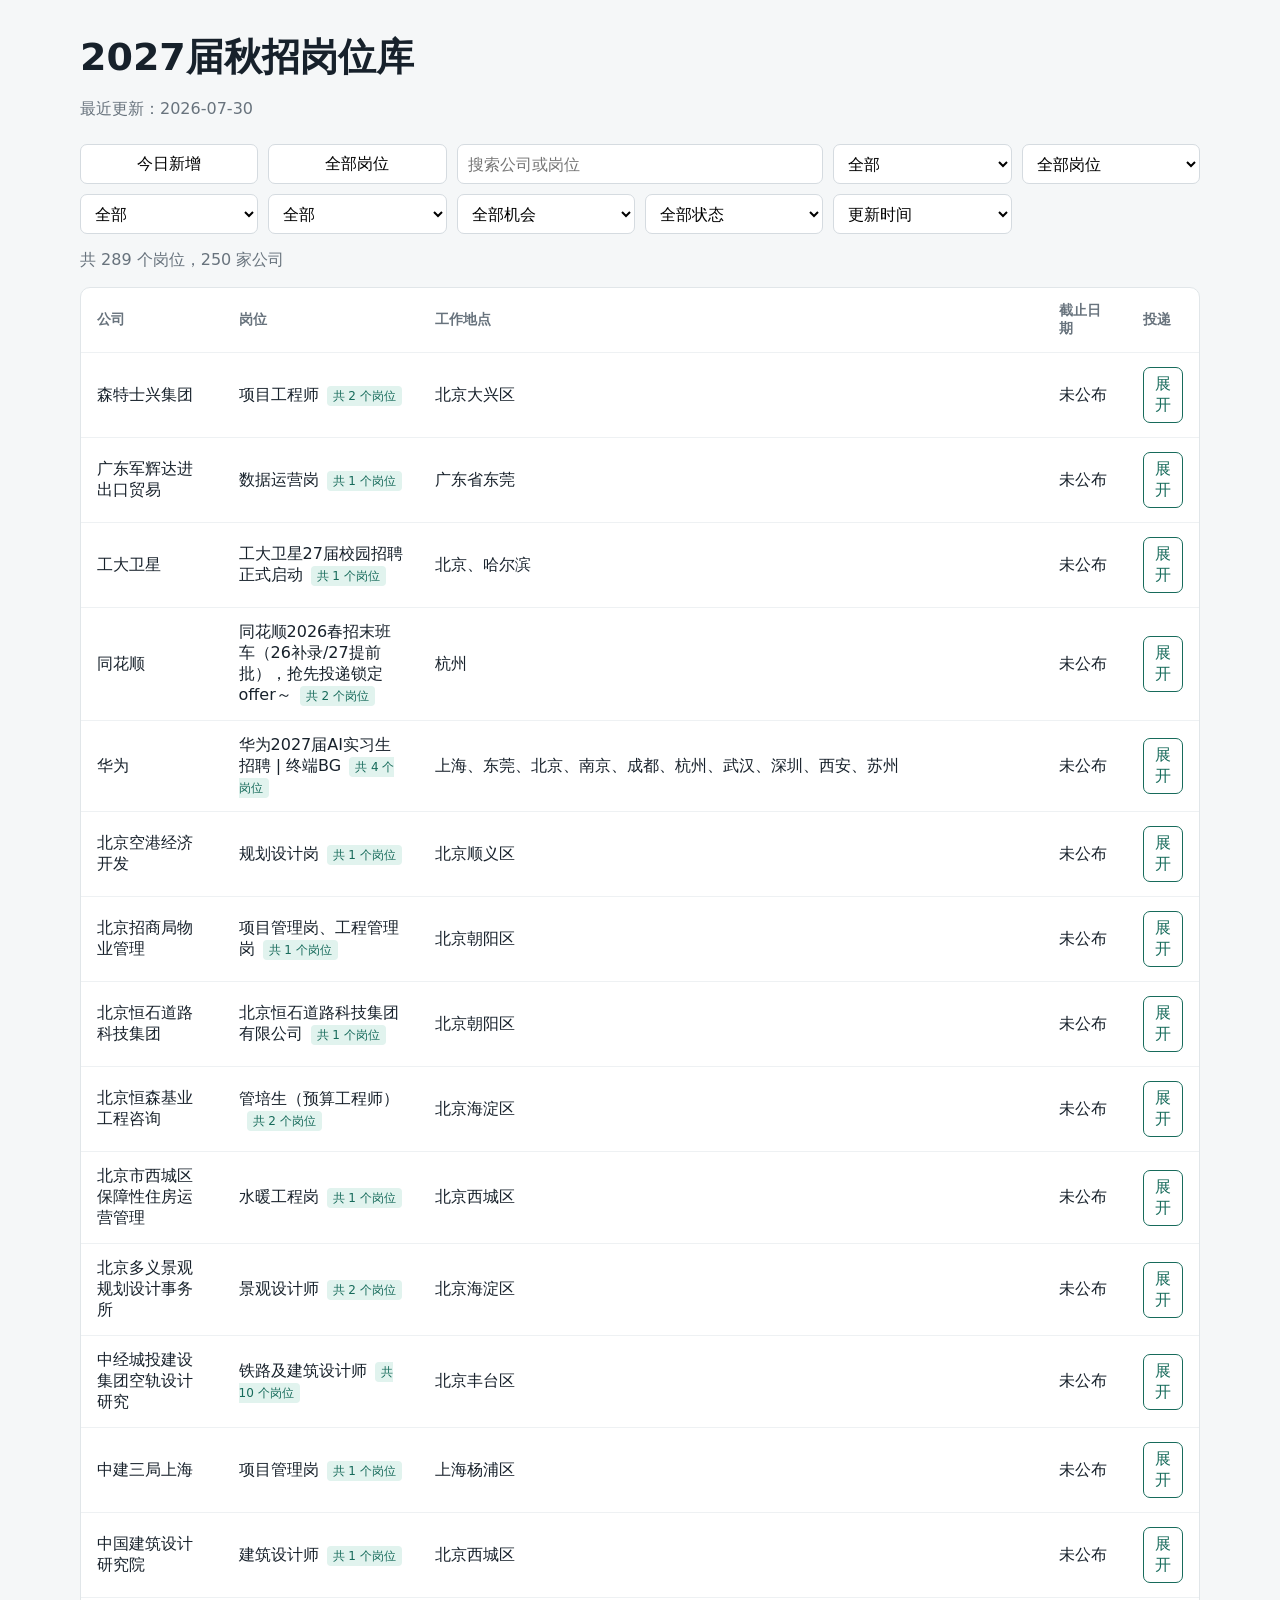
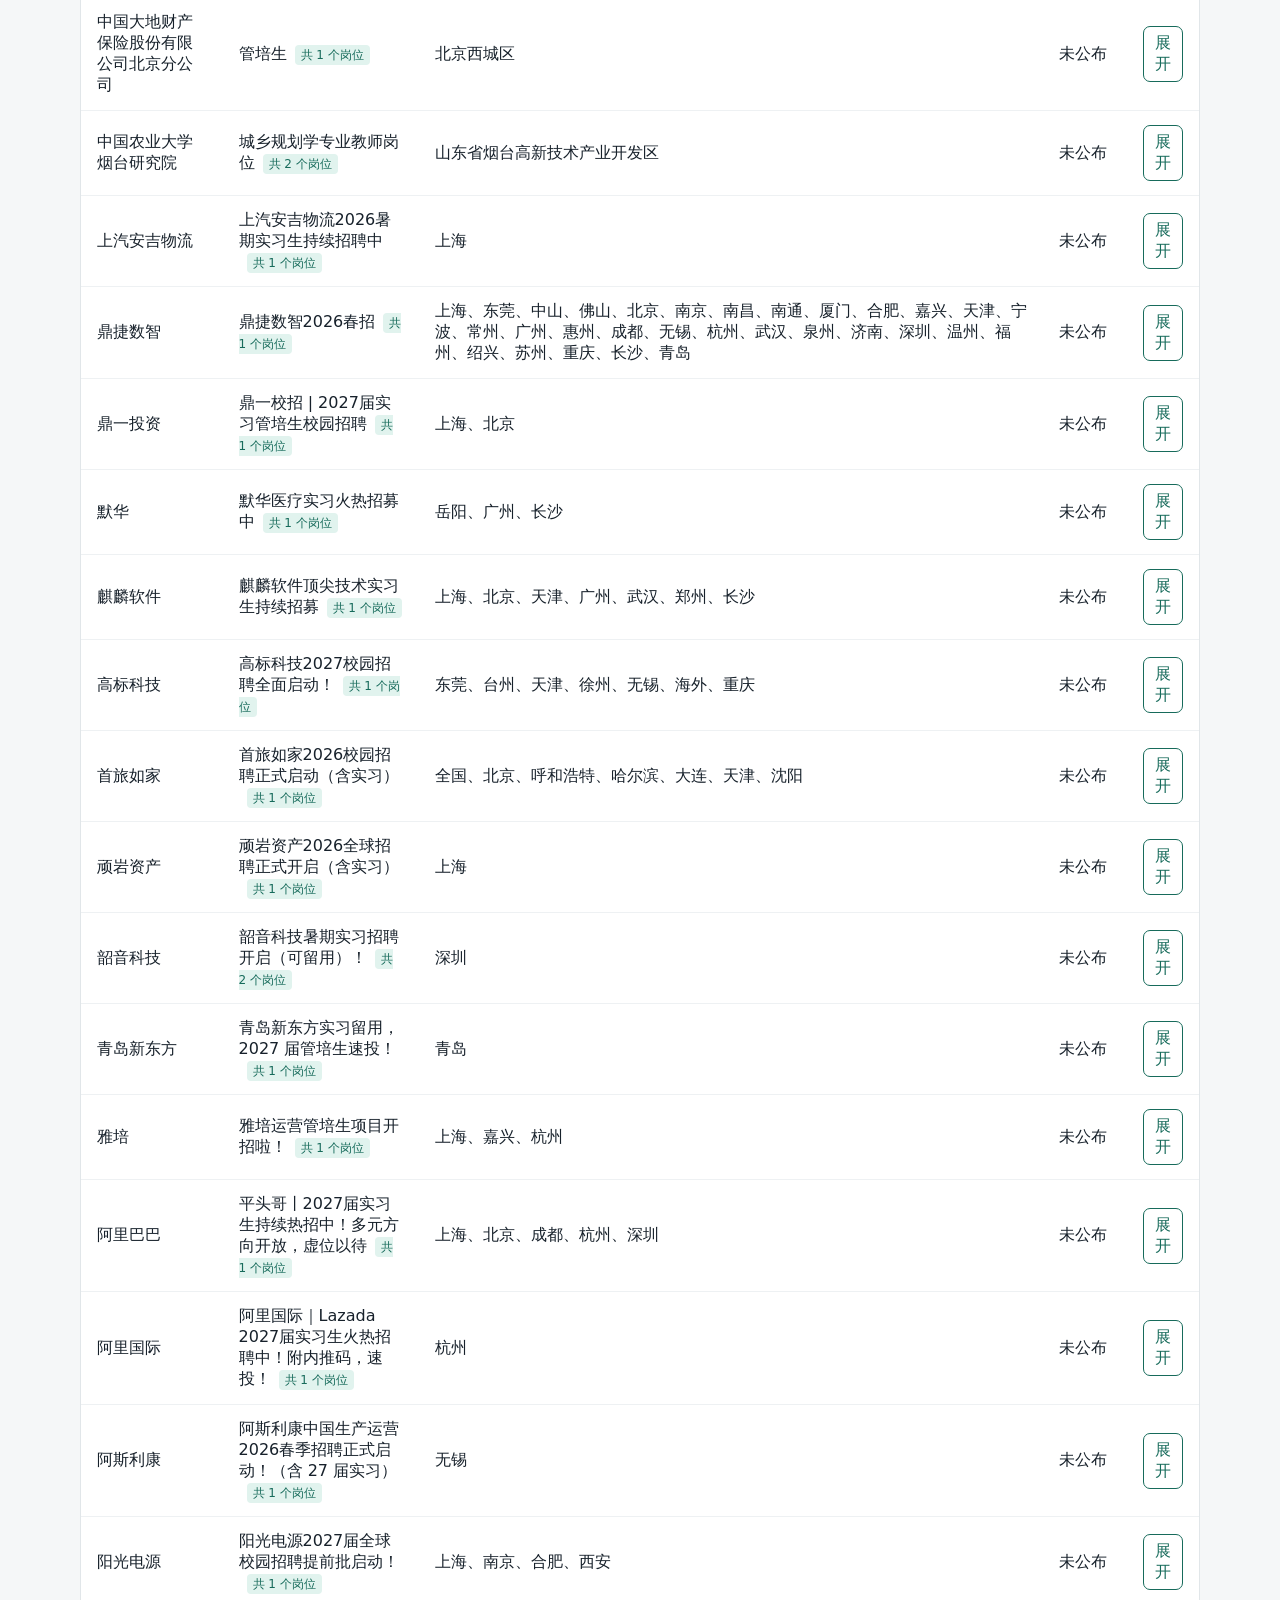
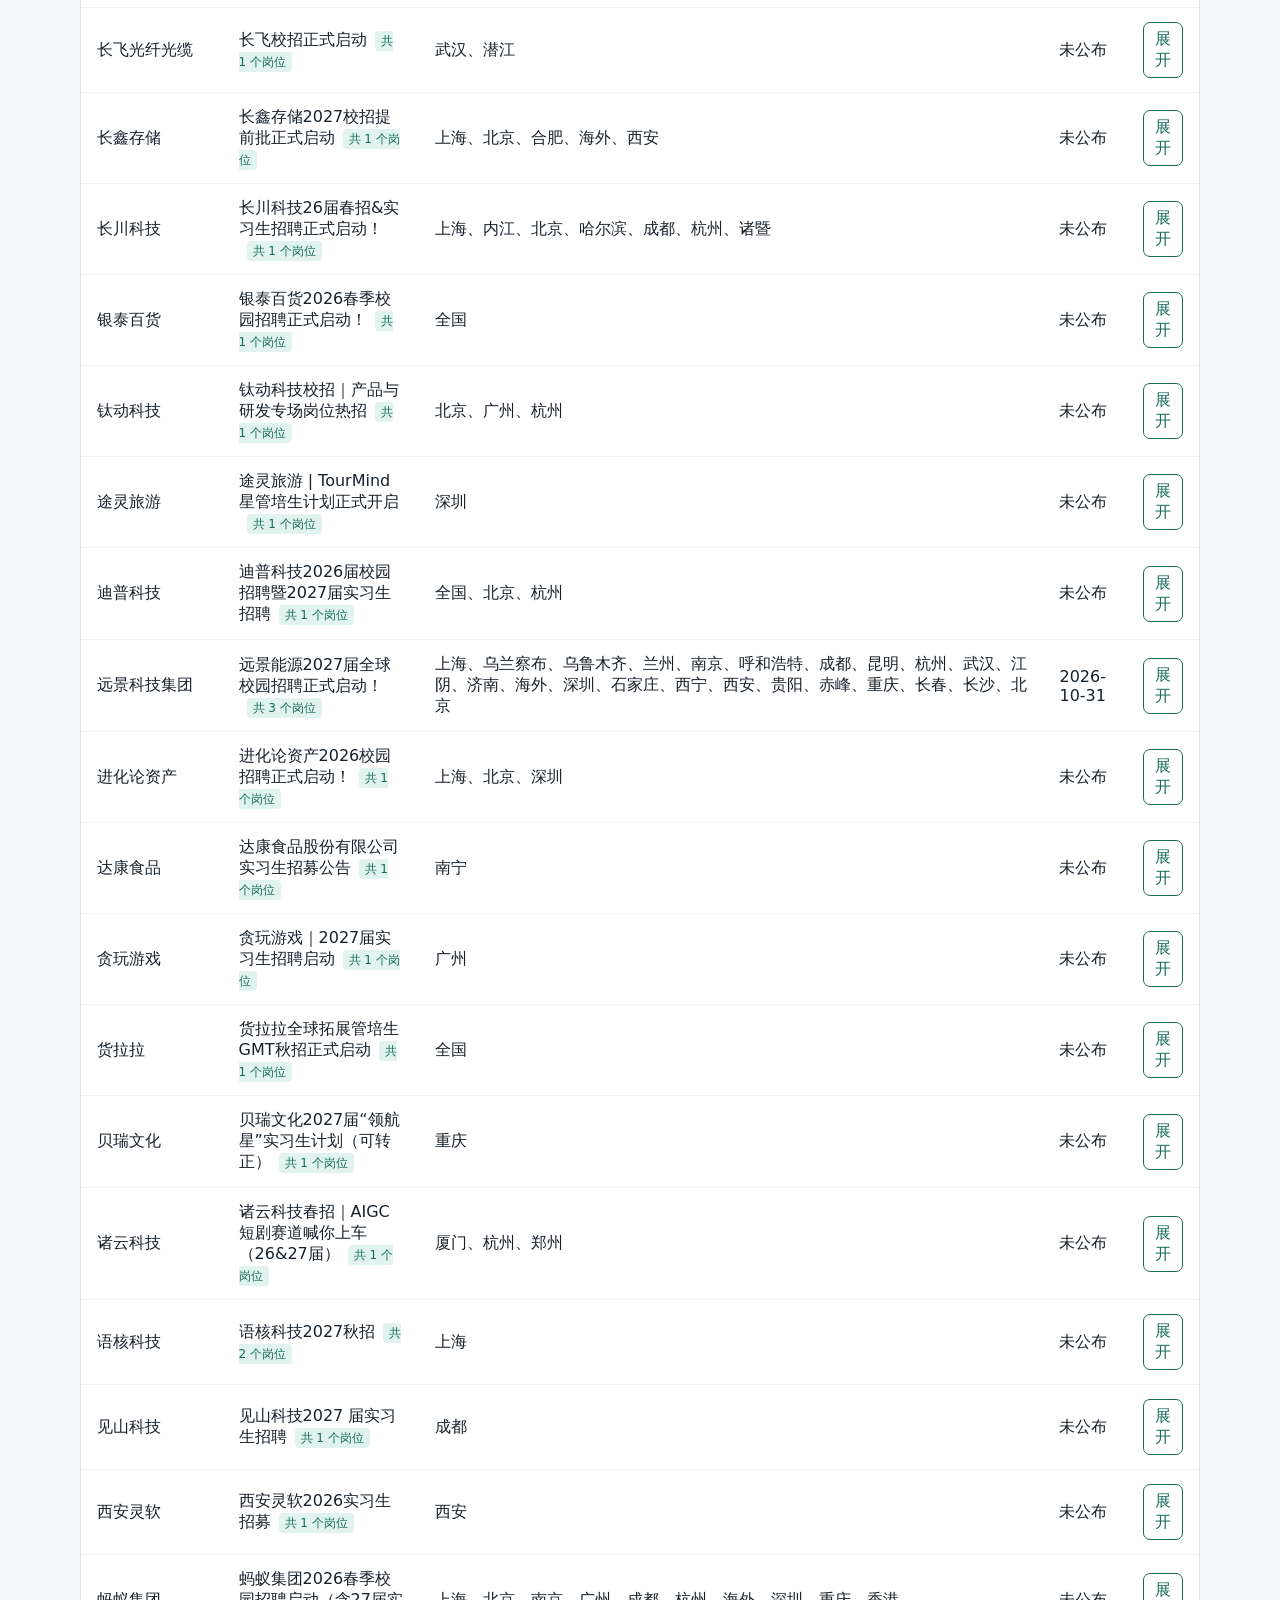
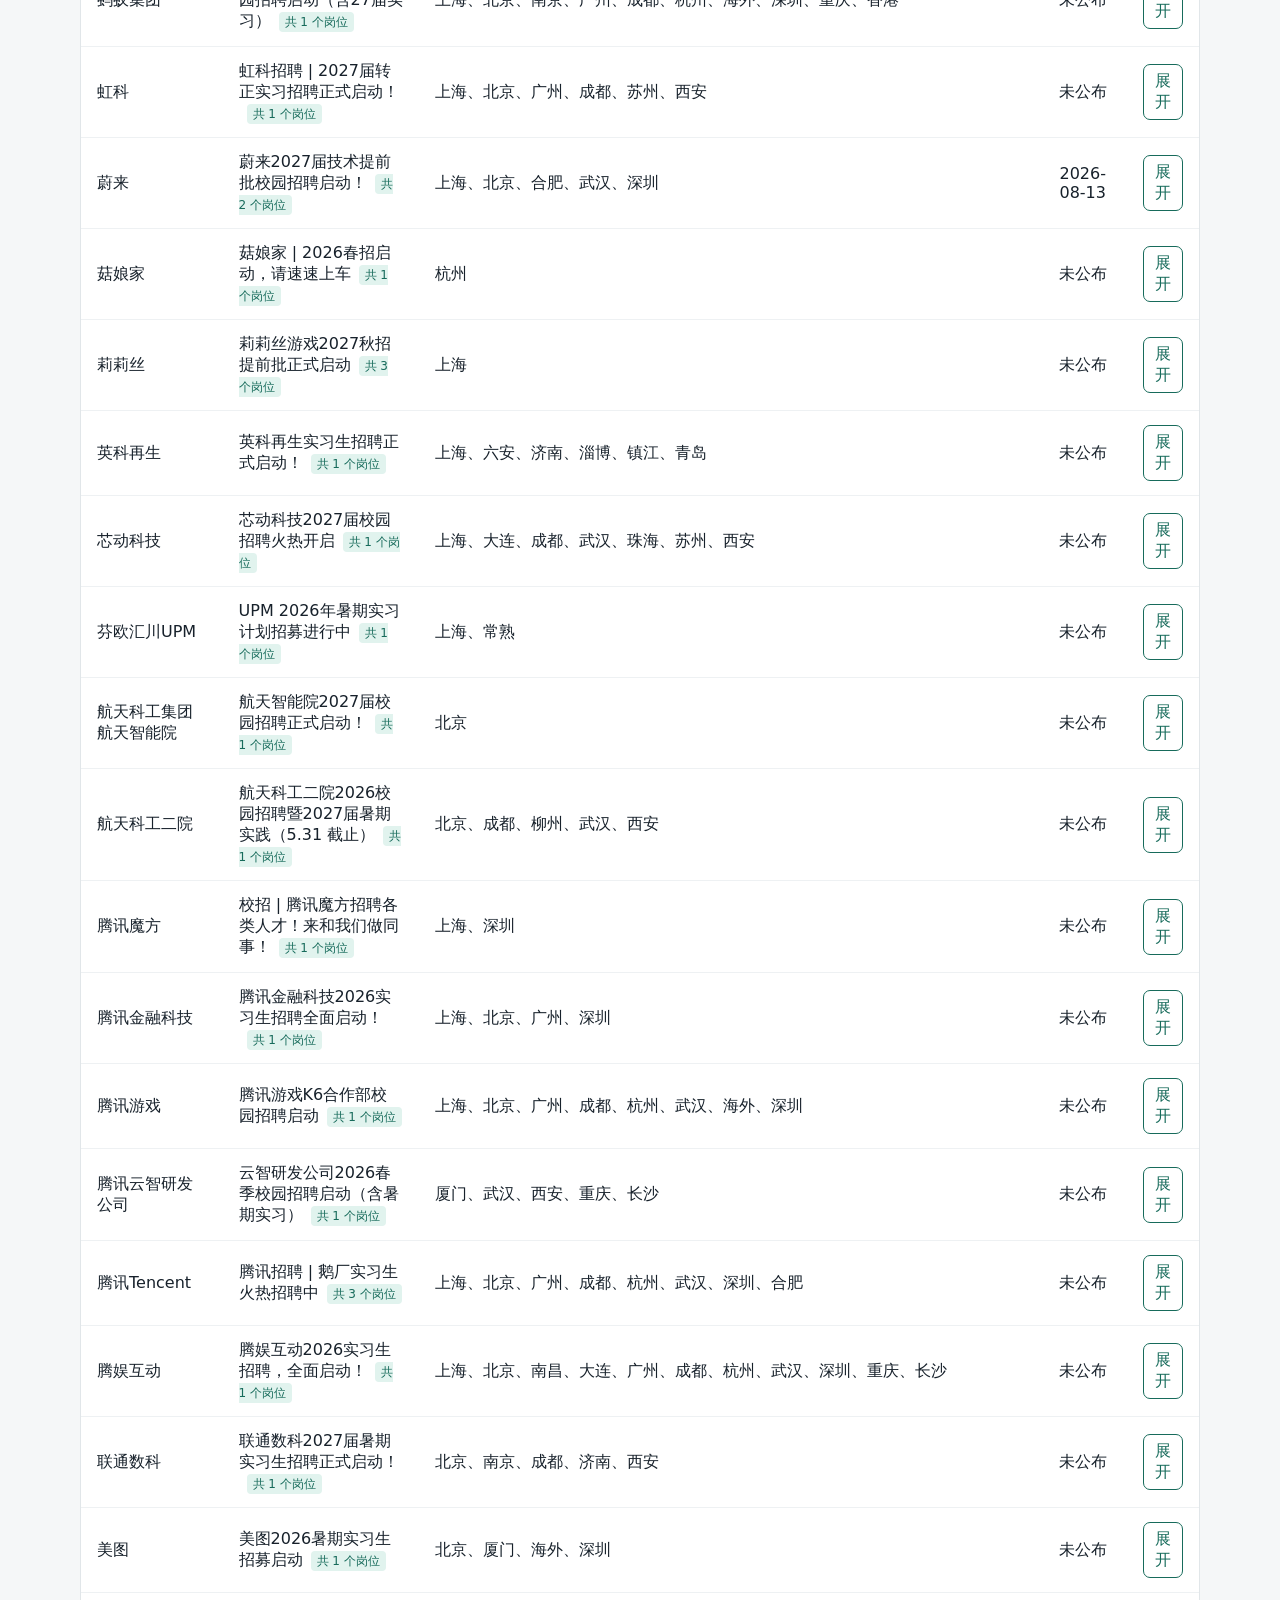
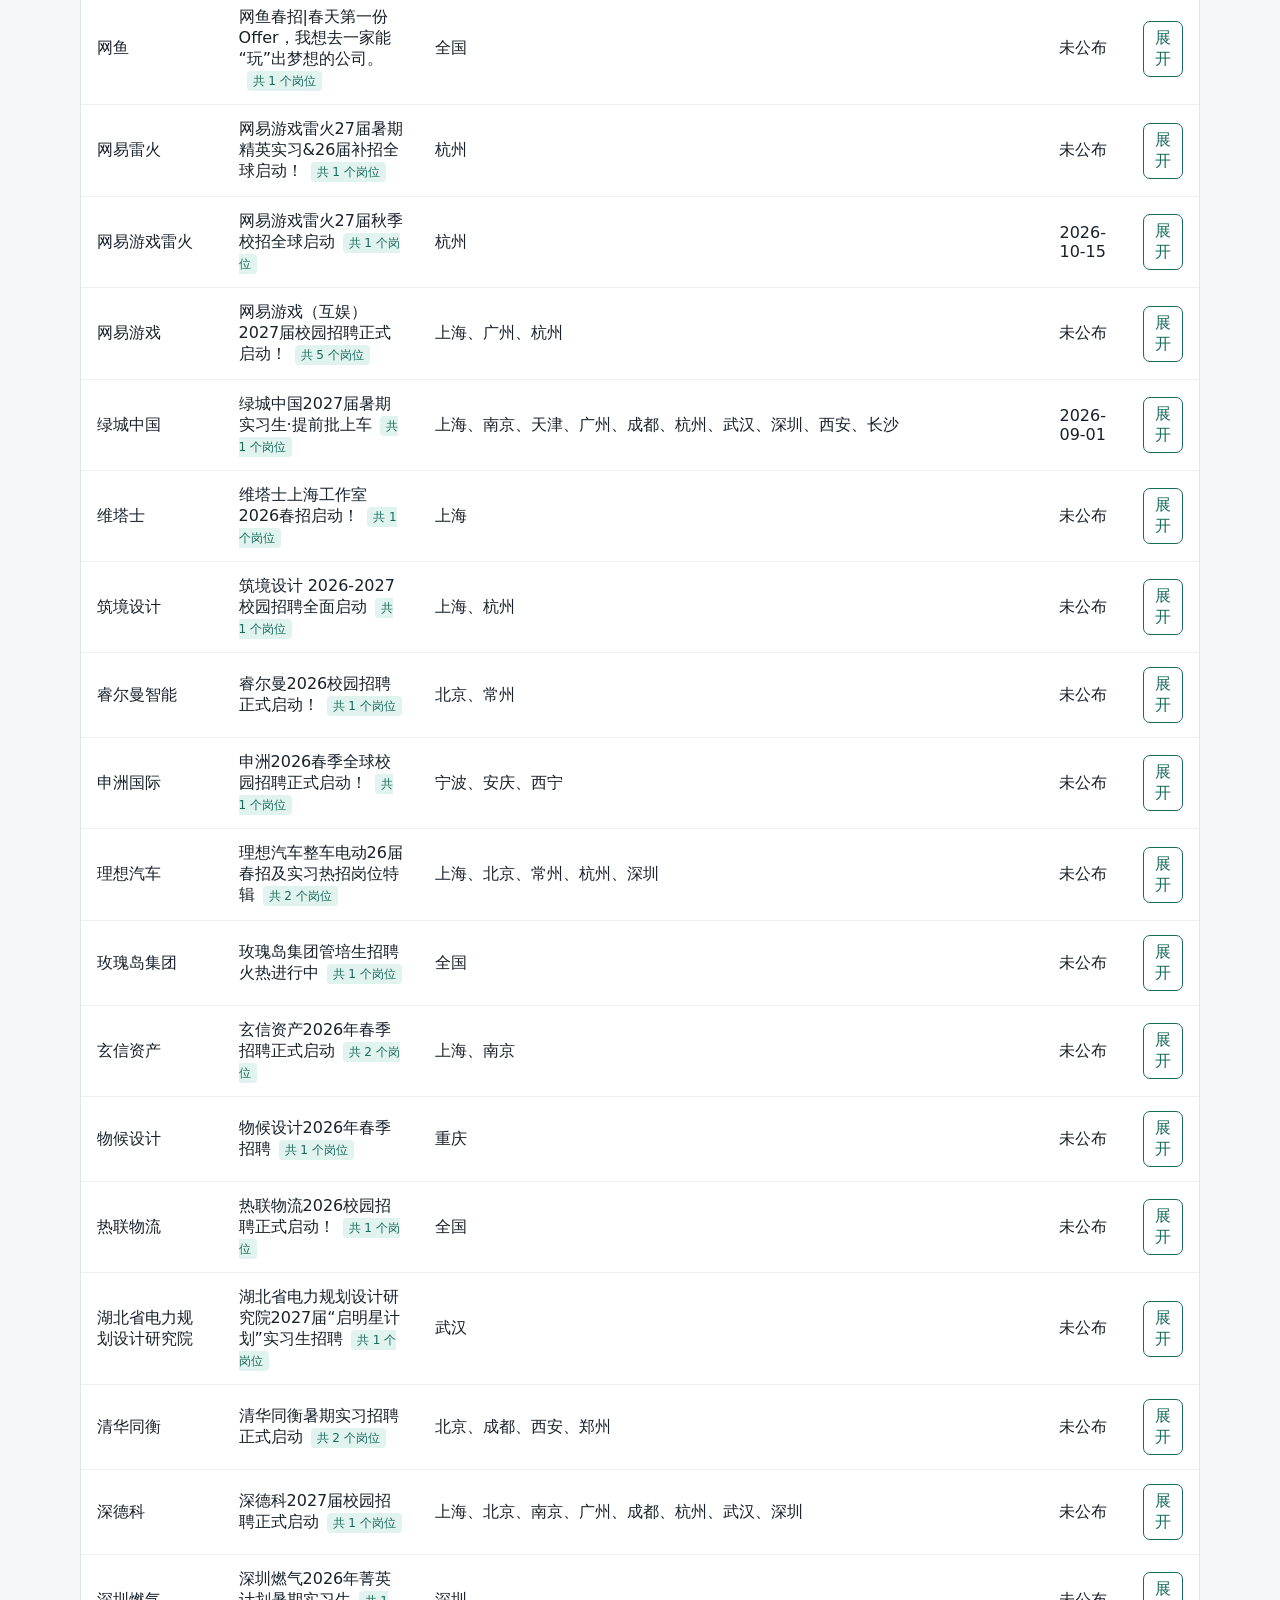
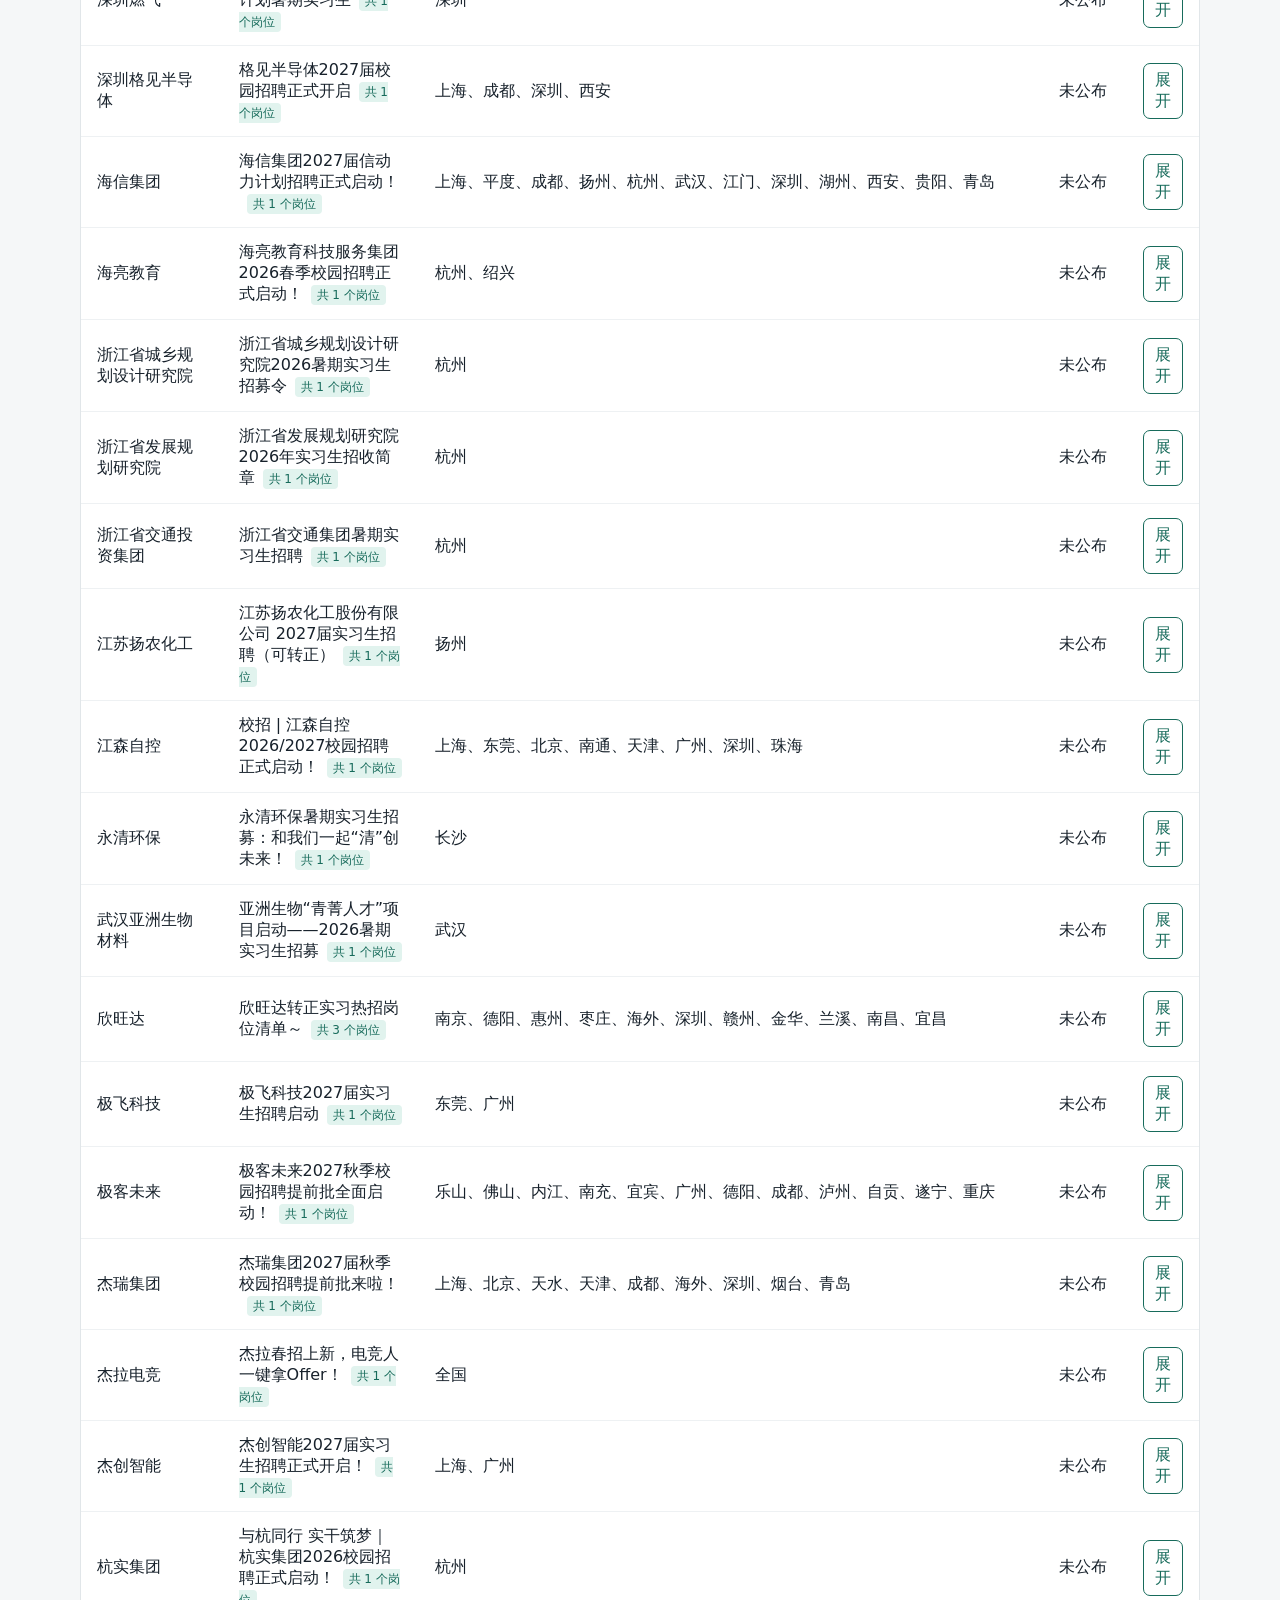
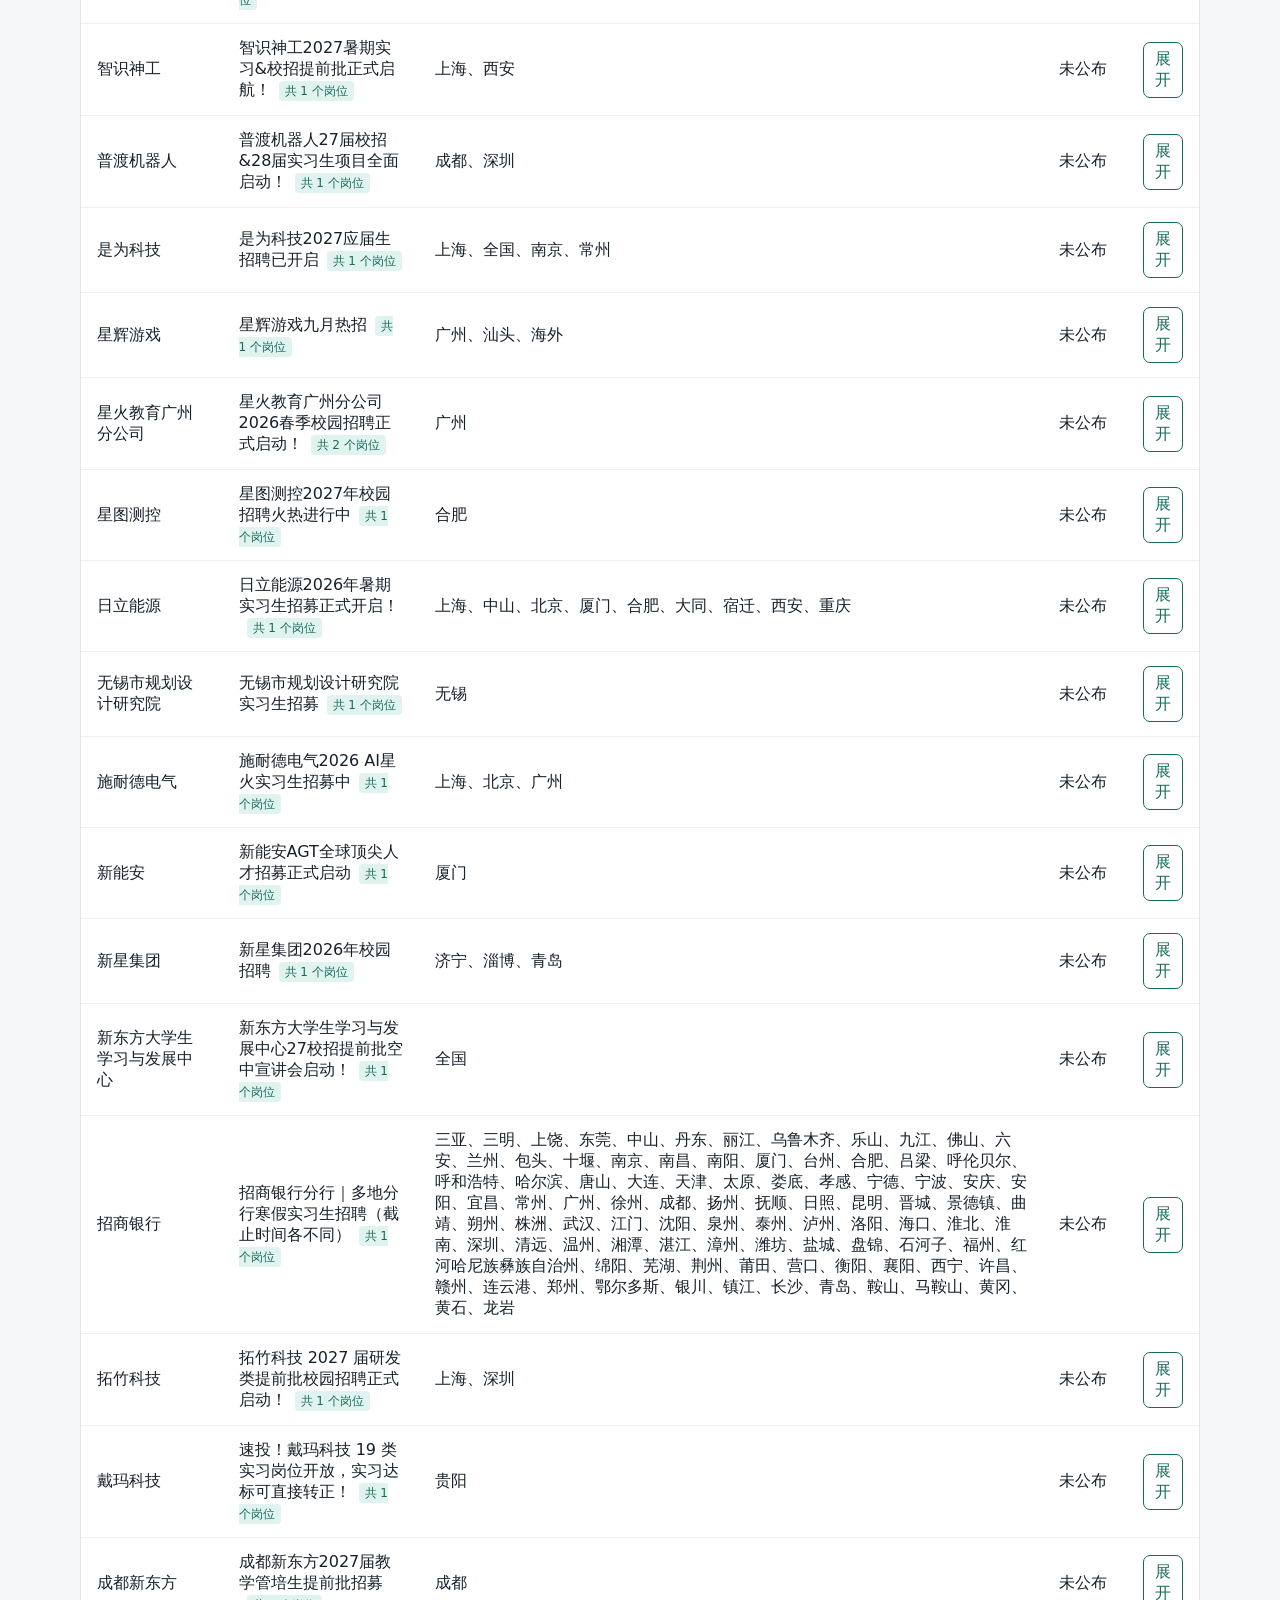
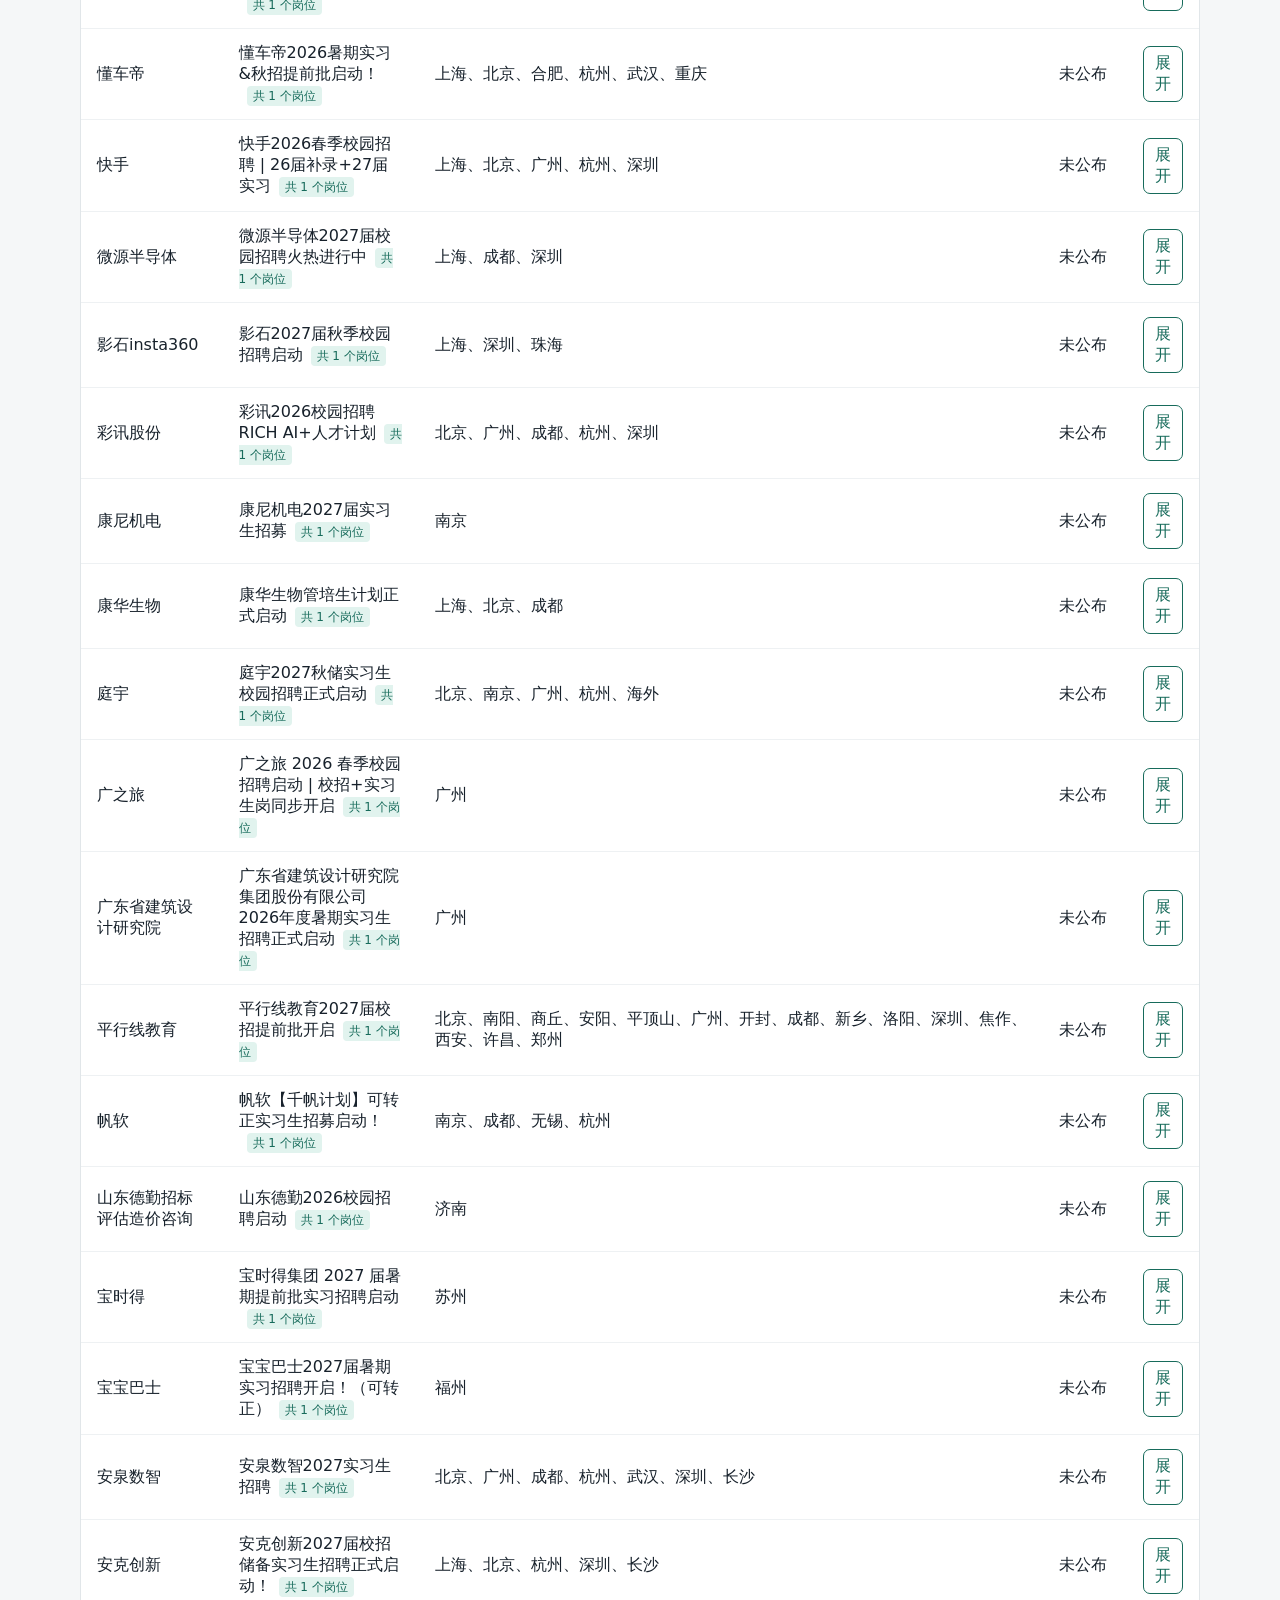
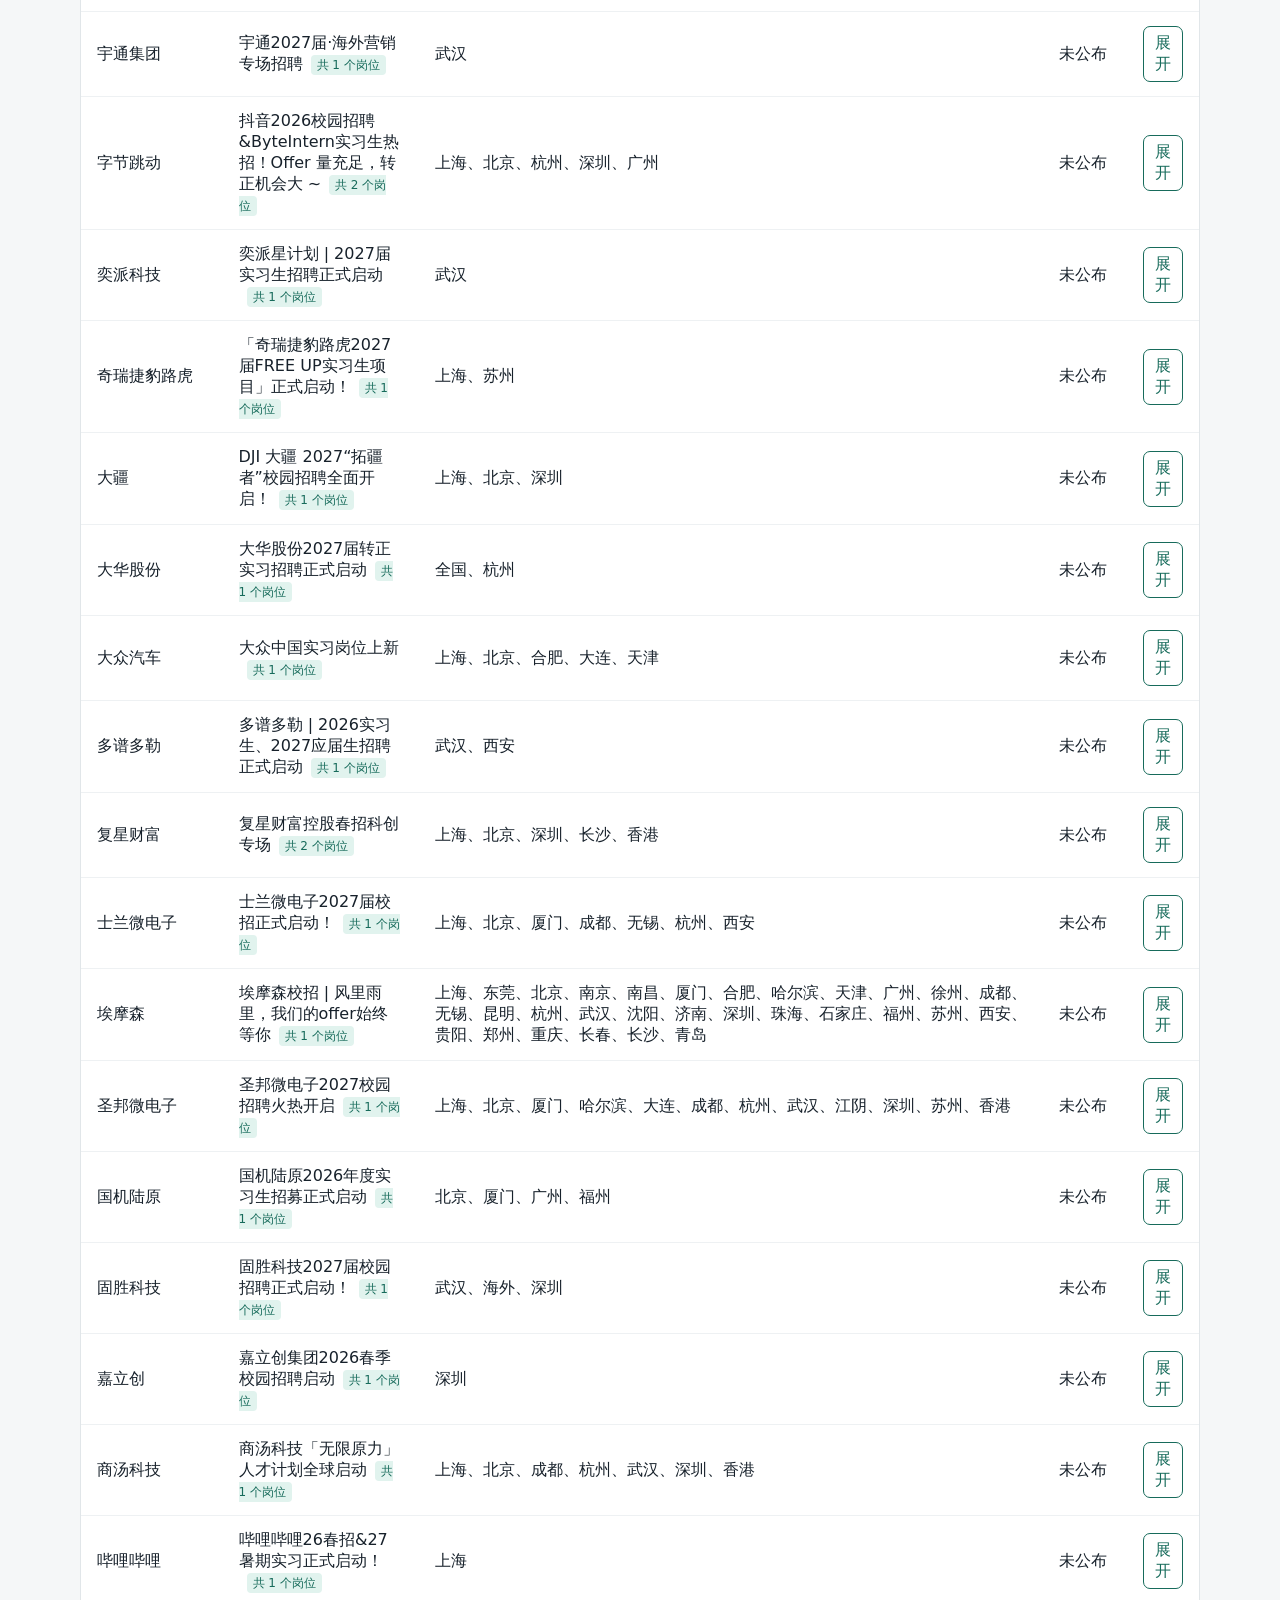
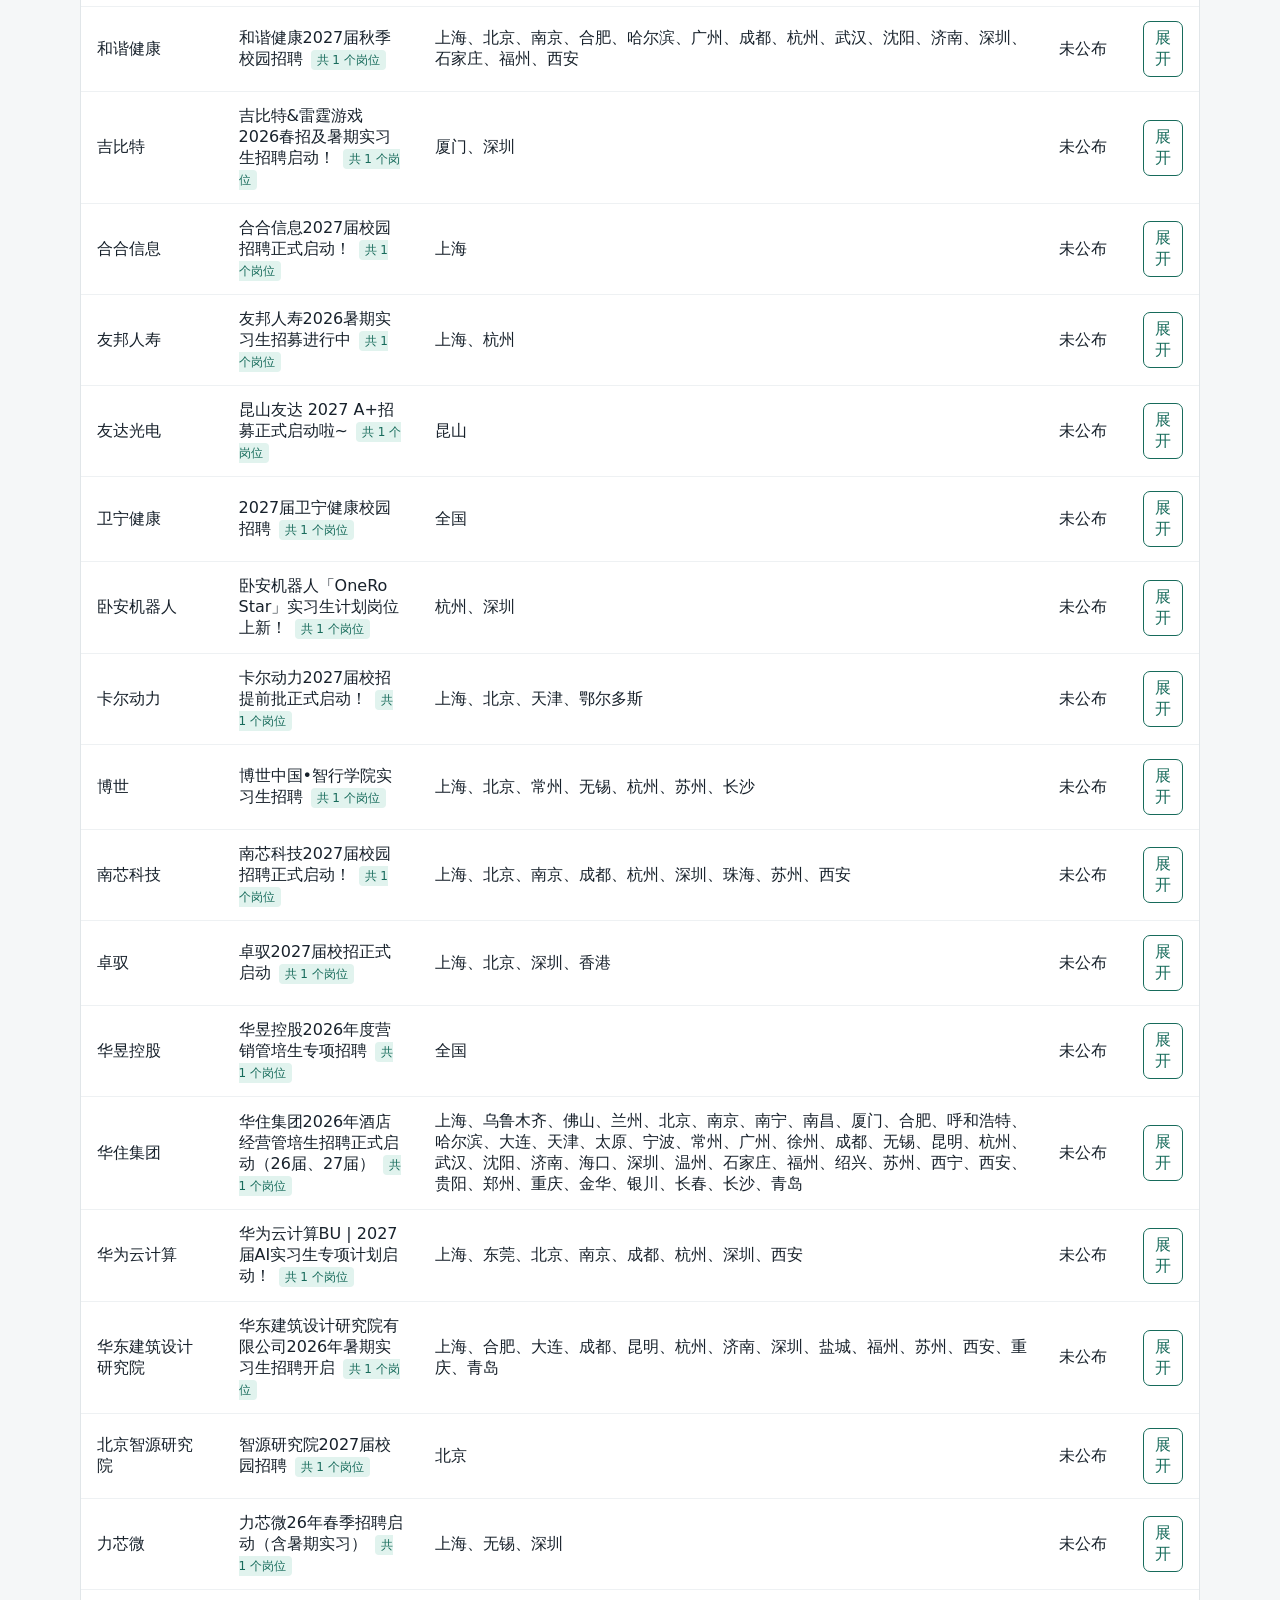
==== site/index.html @ 2537a5b5 "feat: group job listings by company" ====
<!doctype html>
<html lang="zh-CN">
  <head>
    <meta charset="utf-8">
    <meta name="viewport" content="width=device-width, initial-scale=1">
    <title>2027届秋招岗位库</title>
    <link rel="stylesheet" href="assets/style.css">
  </head>
  <body>
    <main>
      <h1>2027届秋招岗位库</h1>
      <p id="updated" class="muted">最近更新：加载中</p>
      <section class="controls" aria-label="岗位筛选">
        <button id="today" type="button">今日新增</button>
        <button id="all" type="button">全部岗位</button>
        <input id="search" type="search" placeholder="搜索公司或岗位">
        <select id="category" aria-label="岗位方向"></select>
        <select id="job-group" aria-label="岗位类别"><option value="">全部岗位</option><option value="architecture">建筑类</option><option value="other">其他类</option></select>
        <select id="city" aria-label="城市"></select>
        <select id="level" aria-label="匹配等级"><option>全部</option><option>A</option><option>B</option><option>C</option></select>
        <select id="opportunity-filter" aria-label="机会类型"><option value="">全部机会</option><option value="full_time">正式岗</option><option value="internship">实习</option><option value="mixed">正式/实习混合</option></select>
        <select id="verification-filter" aria-label="核验状态"><option value="">全部状态</option><option value="verified">已核验</option><option value="pending">待核验</option></select>
        <select id="order" aria-label="排序"><option>更新时间</option></select>
      </section>
      <p id="count" class="muted"></p>
      <p id="error" hidden>岗位数据暂时不可用，请稍后刷新。</p>
      <p id="empty" hidden>当前筛选下暂无岗位。</p>
      <div class="table-wrap">
        <table>
          <thead><tr><th>公司</th><th>岗位</th><th>工作地点</th><th>截止日期</th><th>投递</th></tr></thead>
          <tbody id="jobs-body"></tbody>
        </table>
      </div>
    </main>
    <script type="module" src="assets/app.js"></script>
  </body>
</html>
---- site/assets/style.css ----
:root { font-family: "Microsoft YaHei", system-ui, sans-serif; color: #17212b; background: #f5f7f8; }
body { margin: 0; }
main { max-width: 1120px; margin: 0 auto; padding: 32px 20px 48px; }
h1 { margin: 0 0 8px; font-size: clamp(26px, 4vw, 38px); }
.muted { color: #68737d; }
.controls { display: grid; grid-template-columns: repeat(6, minmax(0, 1fr)); gap: 10px; margin: 24px 0 14px; }
input, select, button { min-height: 40px; border: 1px solid #d5dbe0; background: #fff; border-radius: 7px; padding: 0 10px; font: inherit; }
button { cursor: pointer; }
#search { grid-column: span 2; }
.table-wrap { overflow-x: auto; background: #fff; border: 1px solid #e1e6e9; border-radius: 10px; }
table { width: 100%; border-collapse: collapse; min-width: 720px; }
th, td { padding: 14px 16px; text-align: left; border-bottom: 1px solid #eef1f3; }
th { color: #68737d; font-size: 14px; font-weight: 600; }
.apply { color: #fff; background: #176b5b; text-decoration: none; padding: 8px 12px; border-radius: 6px; white-space: nowrap; }
.badge { margin-left: 8px; color: #176b5b; background: #e1f3ee; padding: 3px 6px; border-radius: 4px; font-size: 12px; }
.verification-official, .verification-pending { margin-left: 8px; padding: 3px 6px; border-radius: 4px; font-size: 12px; }
.verification-official { color: #256029; background: #e8f5e9; }
.verification-pending { color: #8a5300; background: #fff4df; }
.opportunity-full_time, .opportunity-internship, .opportunity-mixed { margin-left: 8px; padding: 3px 6px; border-radius: 4px; font-size: 12px; }
.opportunity-full_time { color: #256029; background: #e8f5e9; }
.opportunity-internship { color: #315f9a; background: #e2efff; }
.opportunity-mixed { color: #71509a; background: #f0e5ff; }
.company-count { margin-left: 8px; color: #176b5b; background: #e1f3ee; padding: 3px 6px; border-radius: 4px; font-size: 12px; }
.expand { min-height: auto; color: #176b5b; background: #fff; border-color: #176b5b; padding: 6px 10px; }
.job-detail td { background: #fafcfc; }
#empty, #error { margin: 18px 0; padding: 14px; background: #fff4df; border-radius: 8px; }
@media (max-width: 760px) { .controls { grid-template-columns: repeat(2, minmax(0, 1fr)); } #search { grid-column: span 2; } th, td { padding: 12px; } }
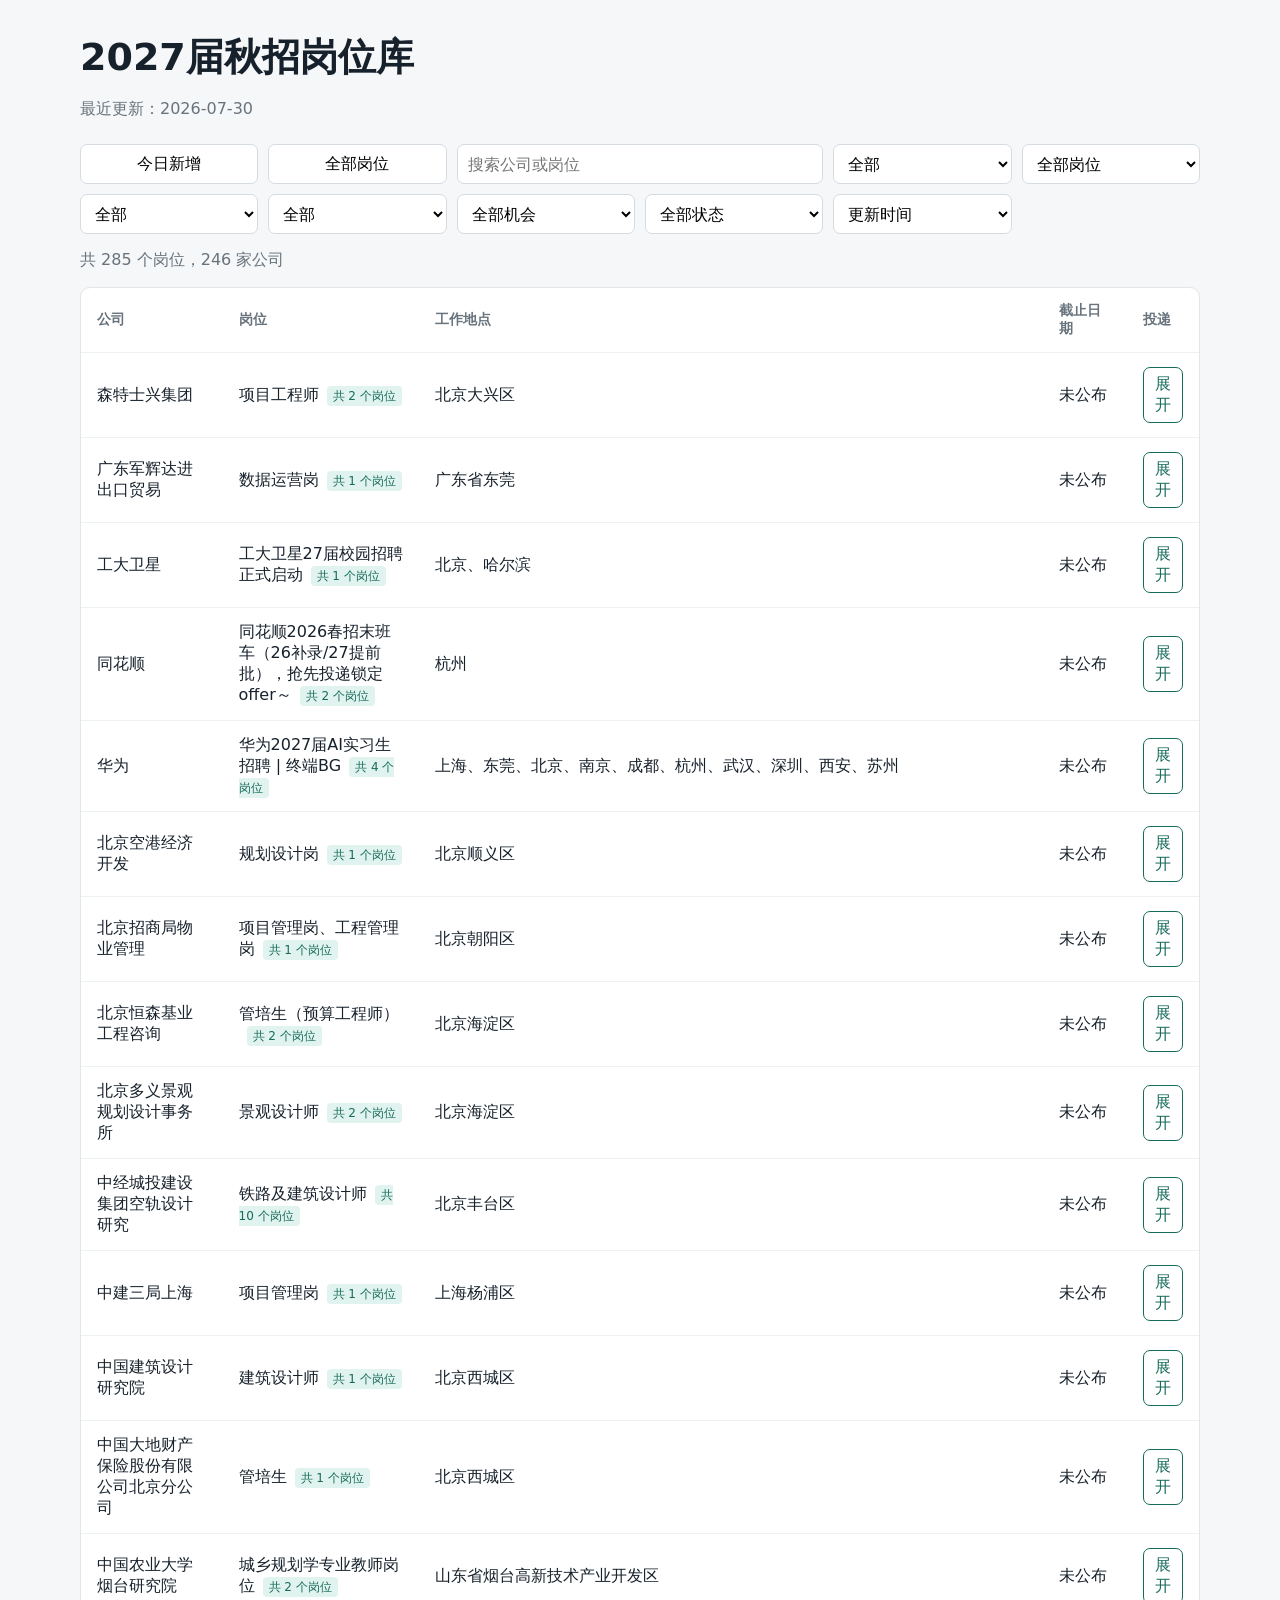
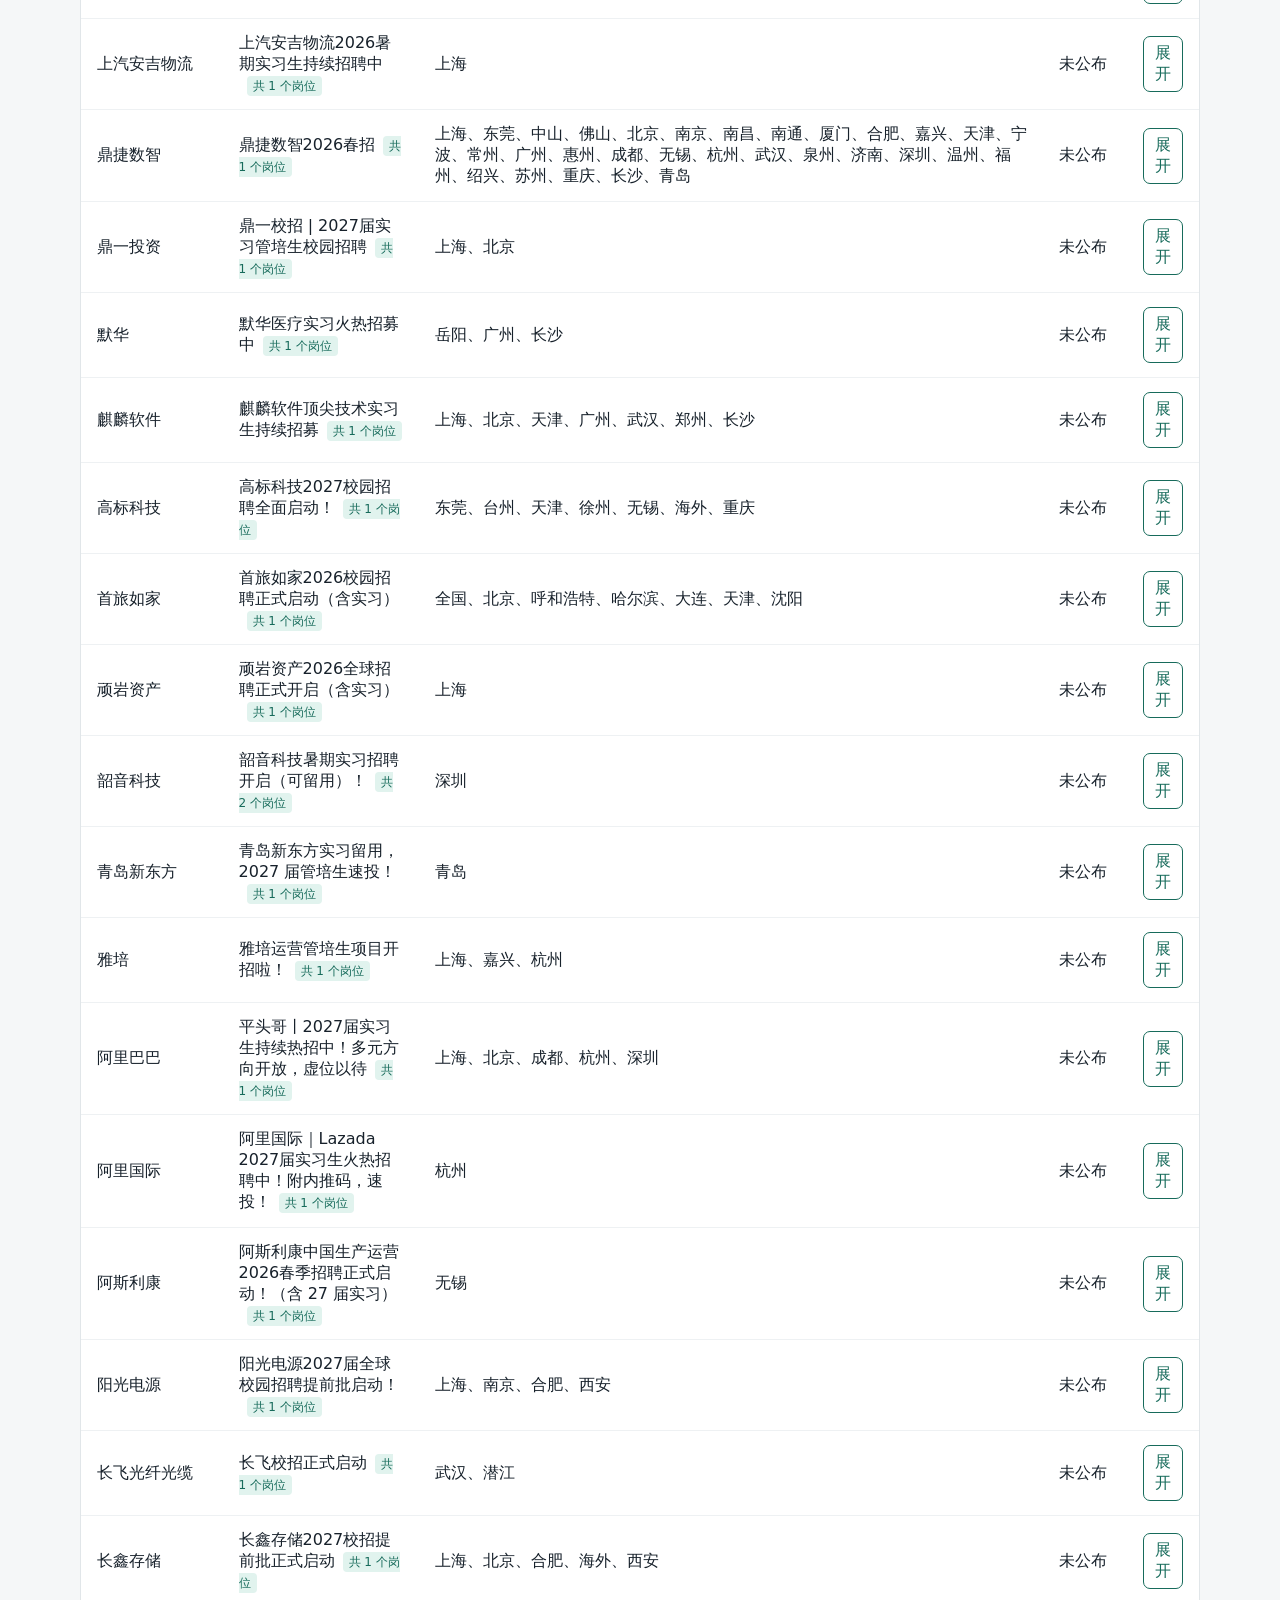
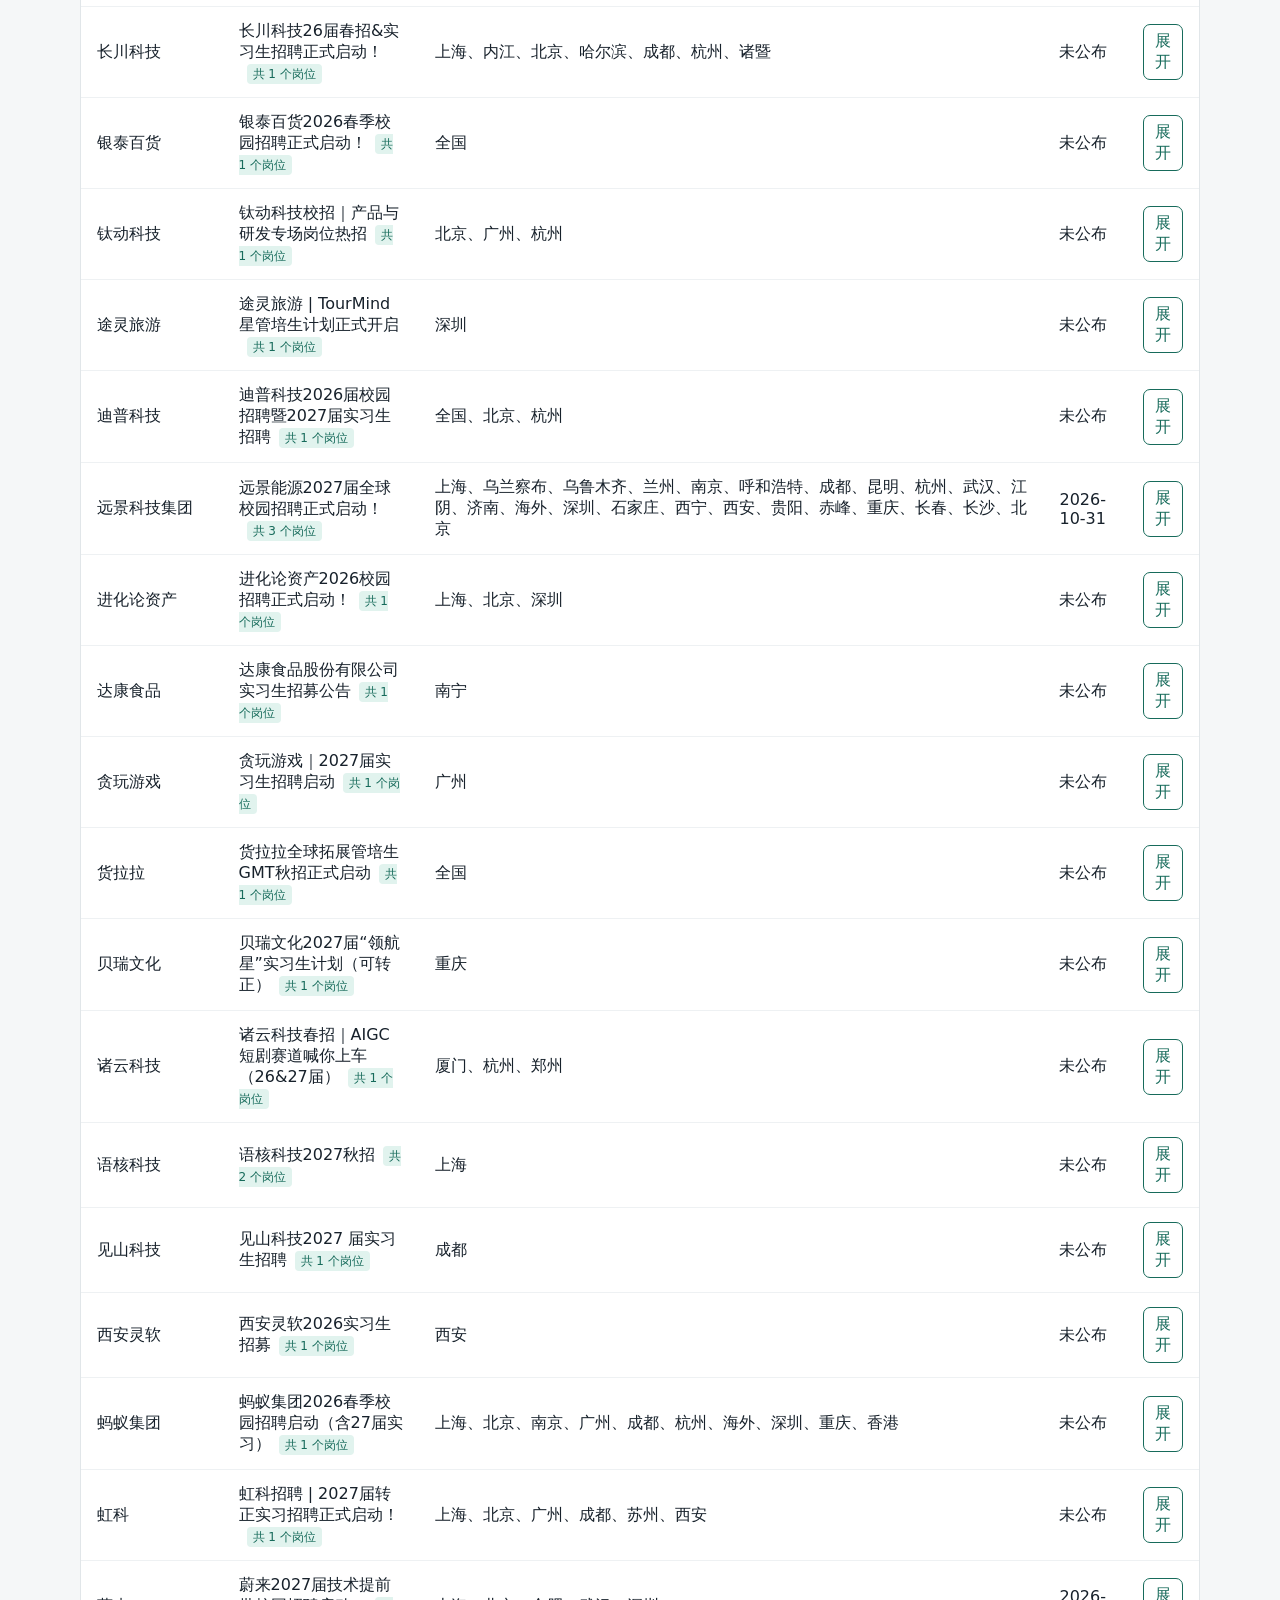
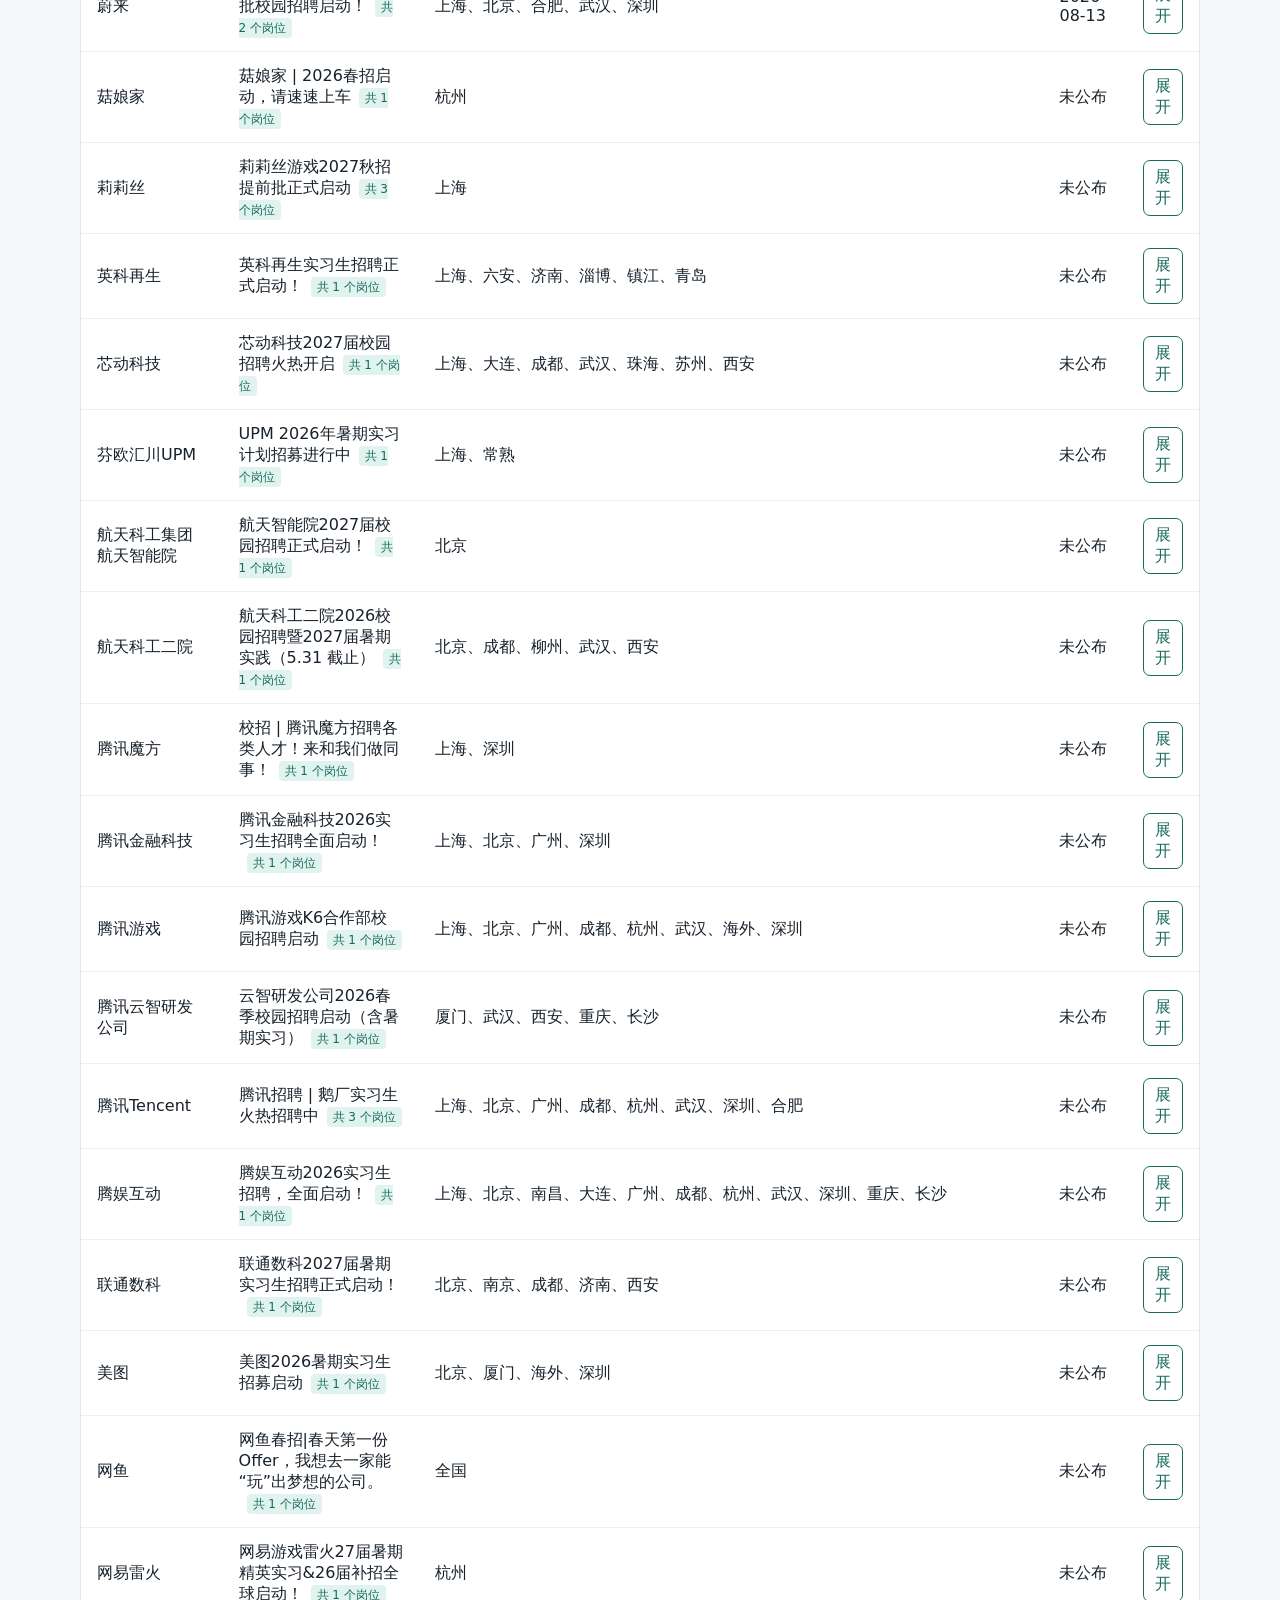
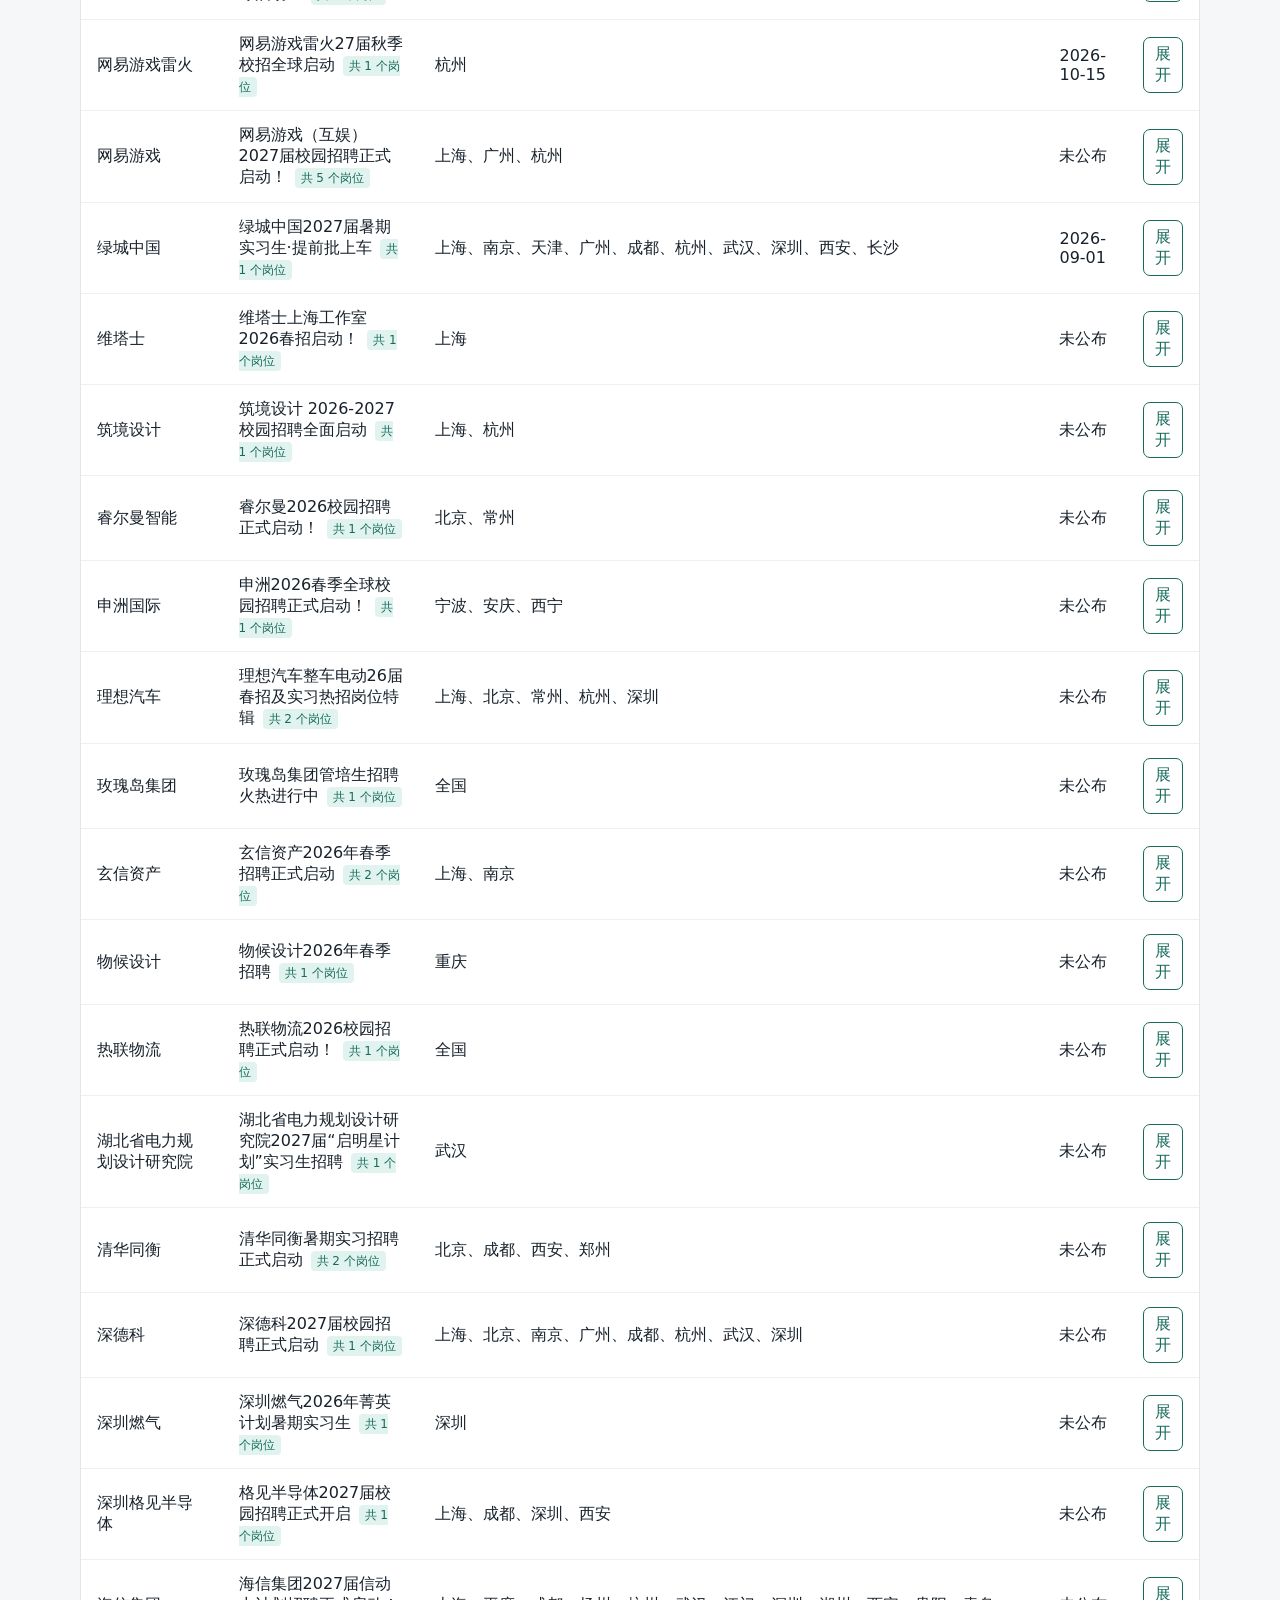
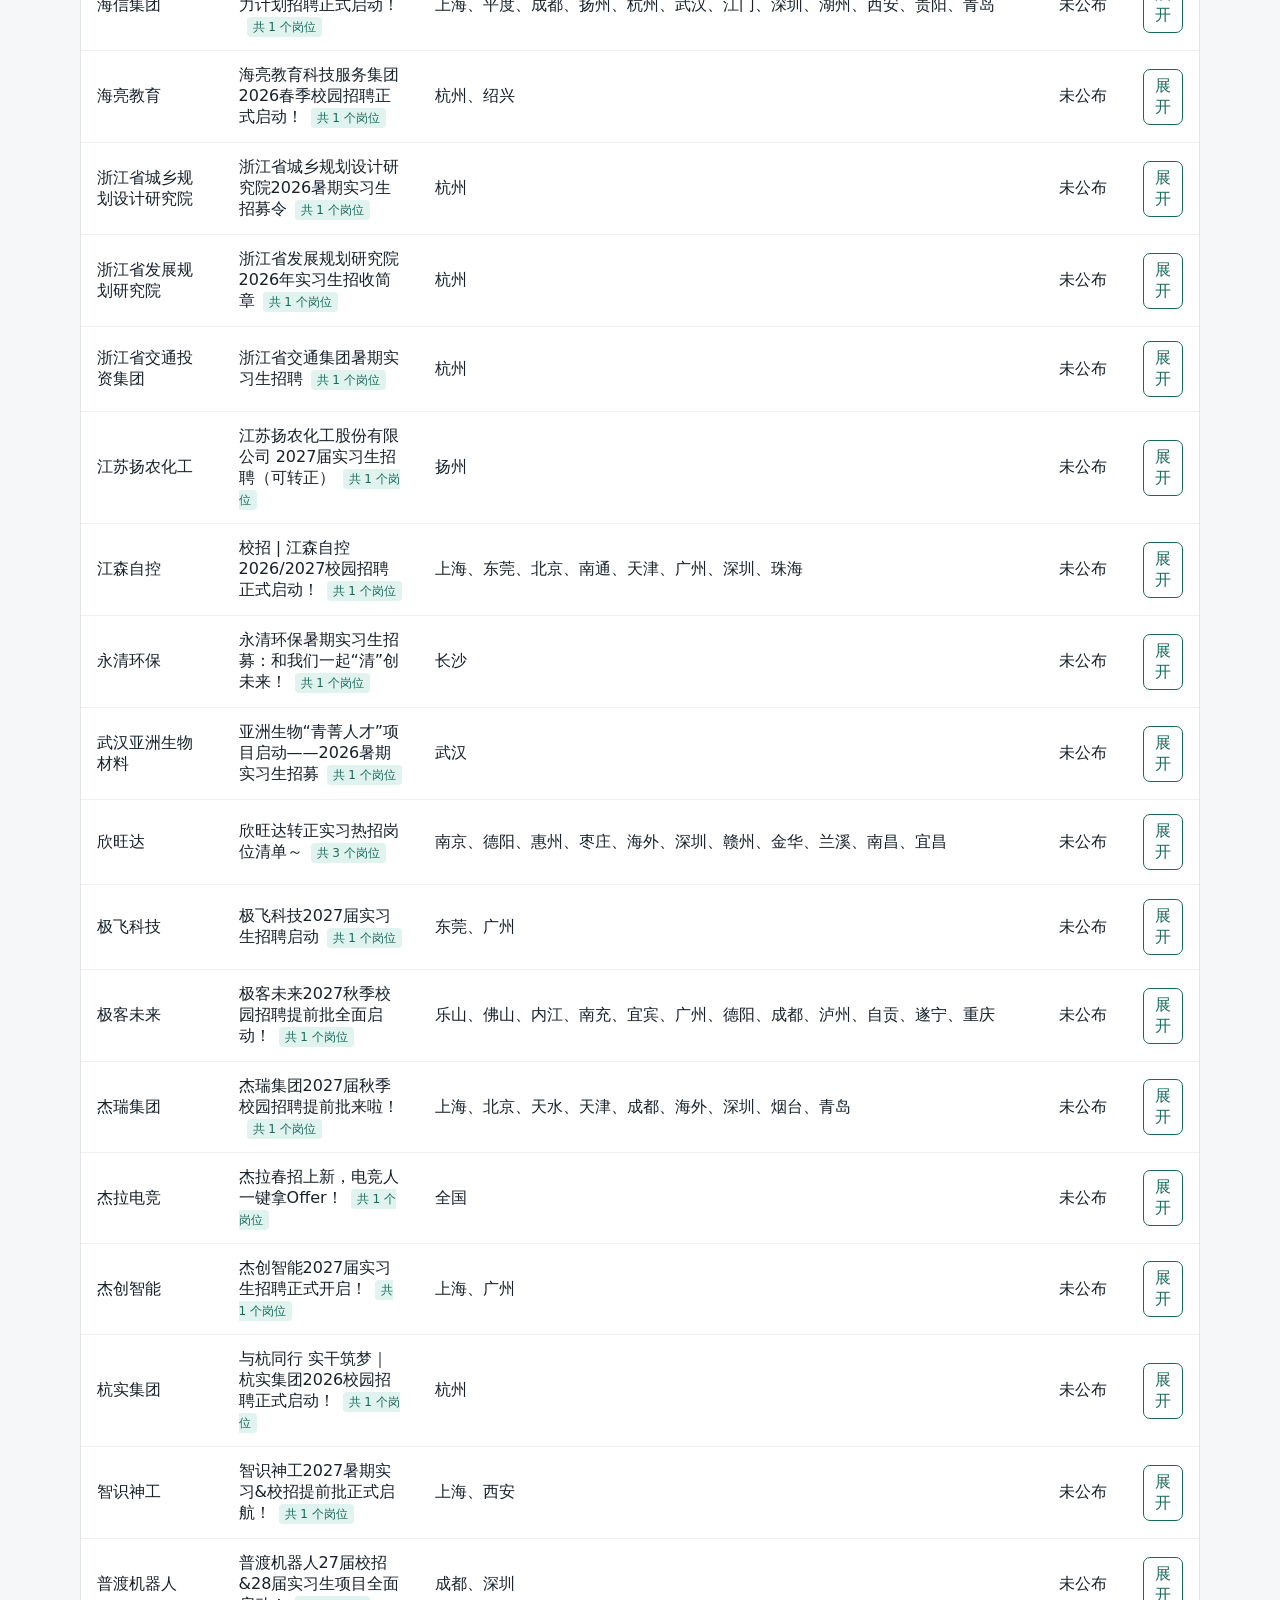
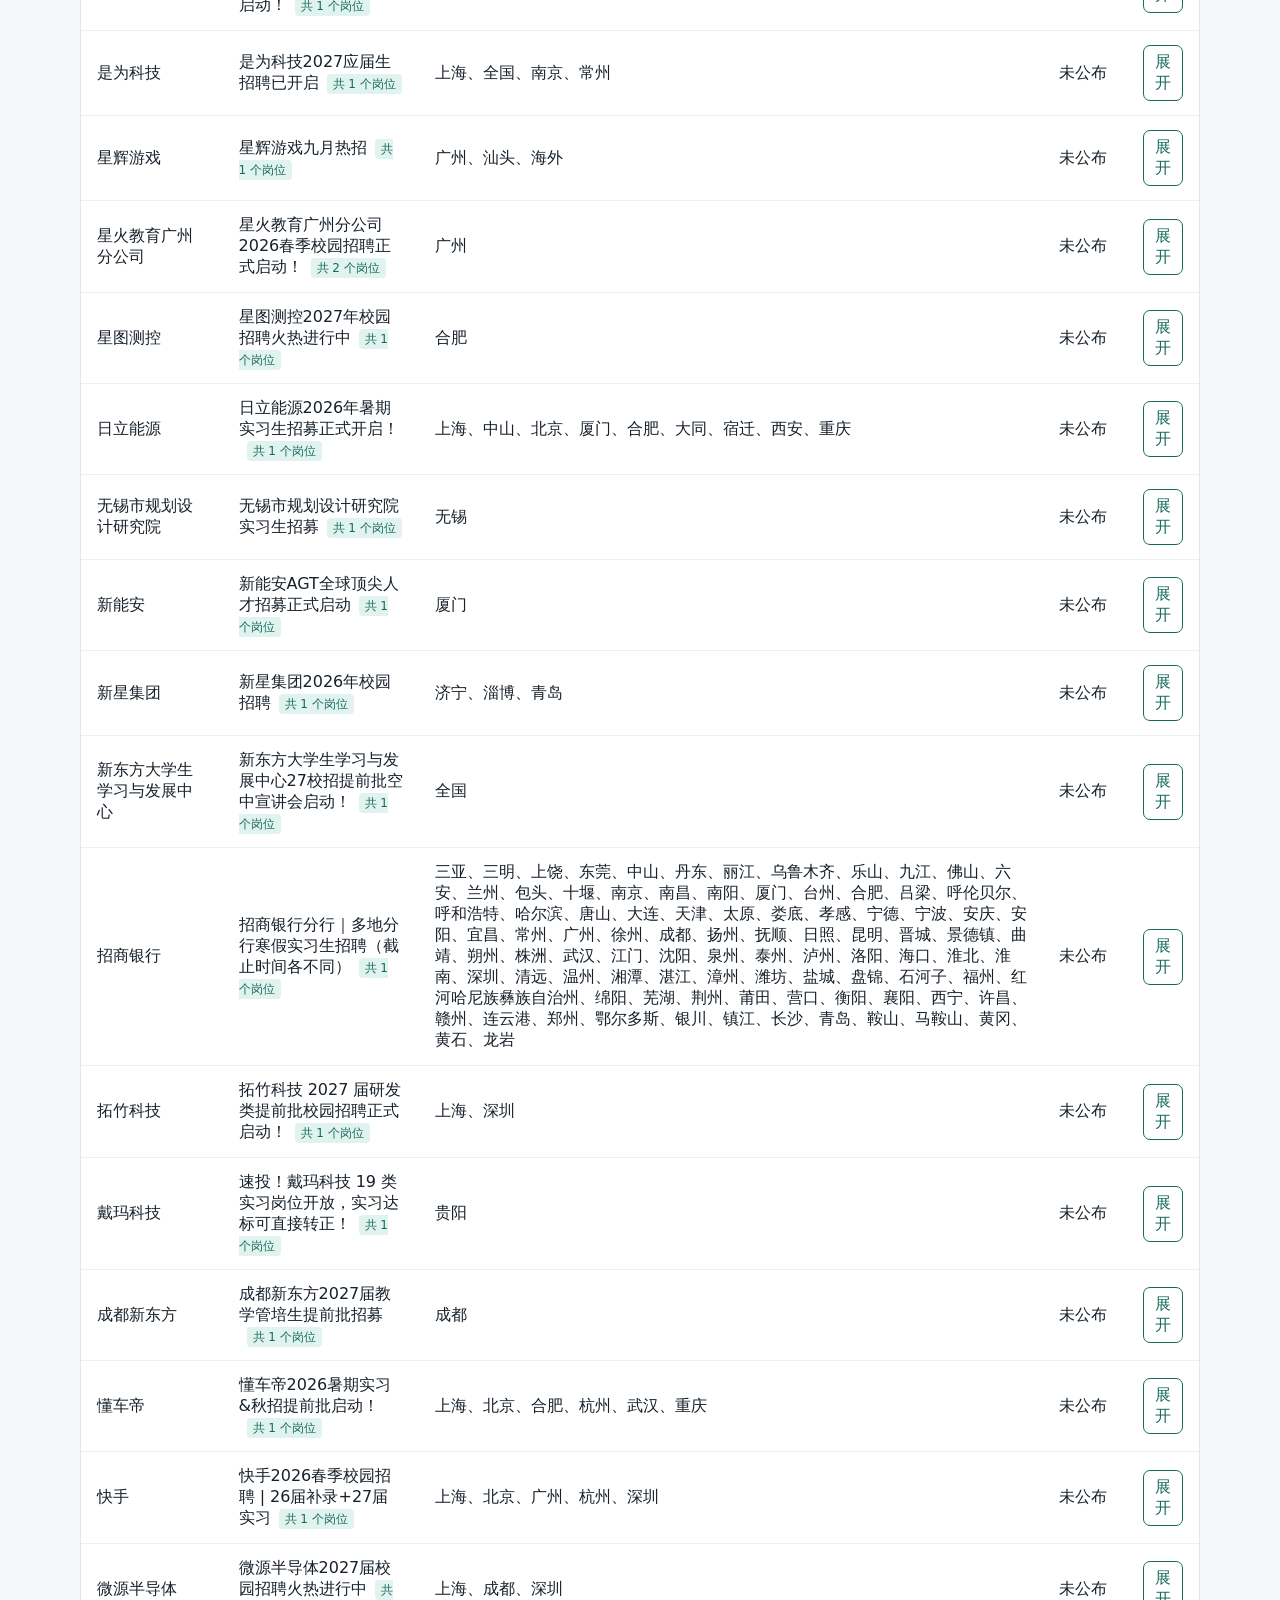
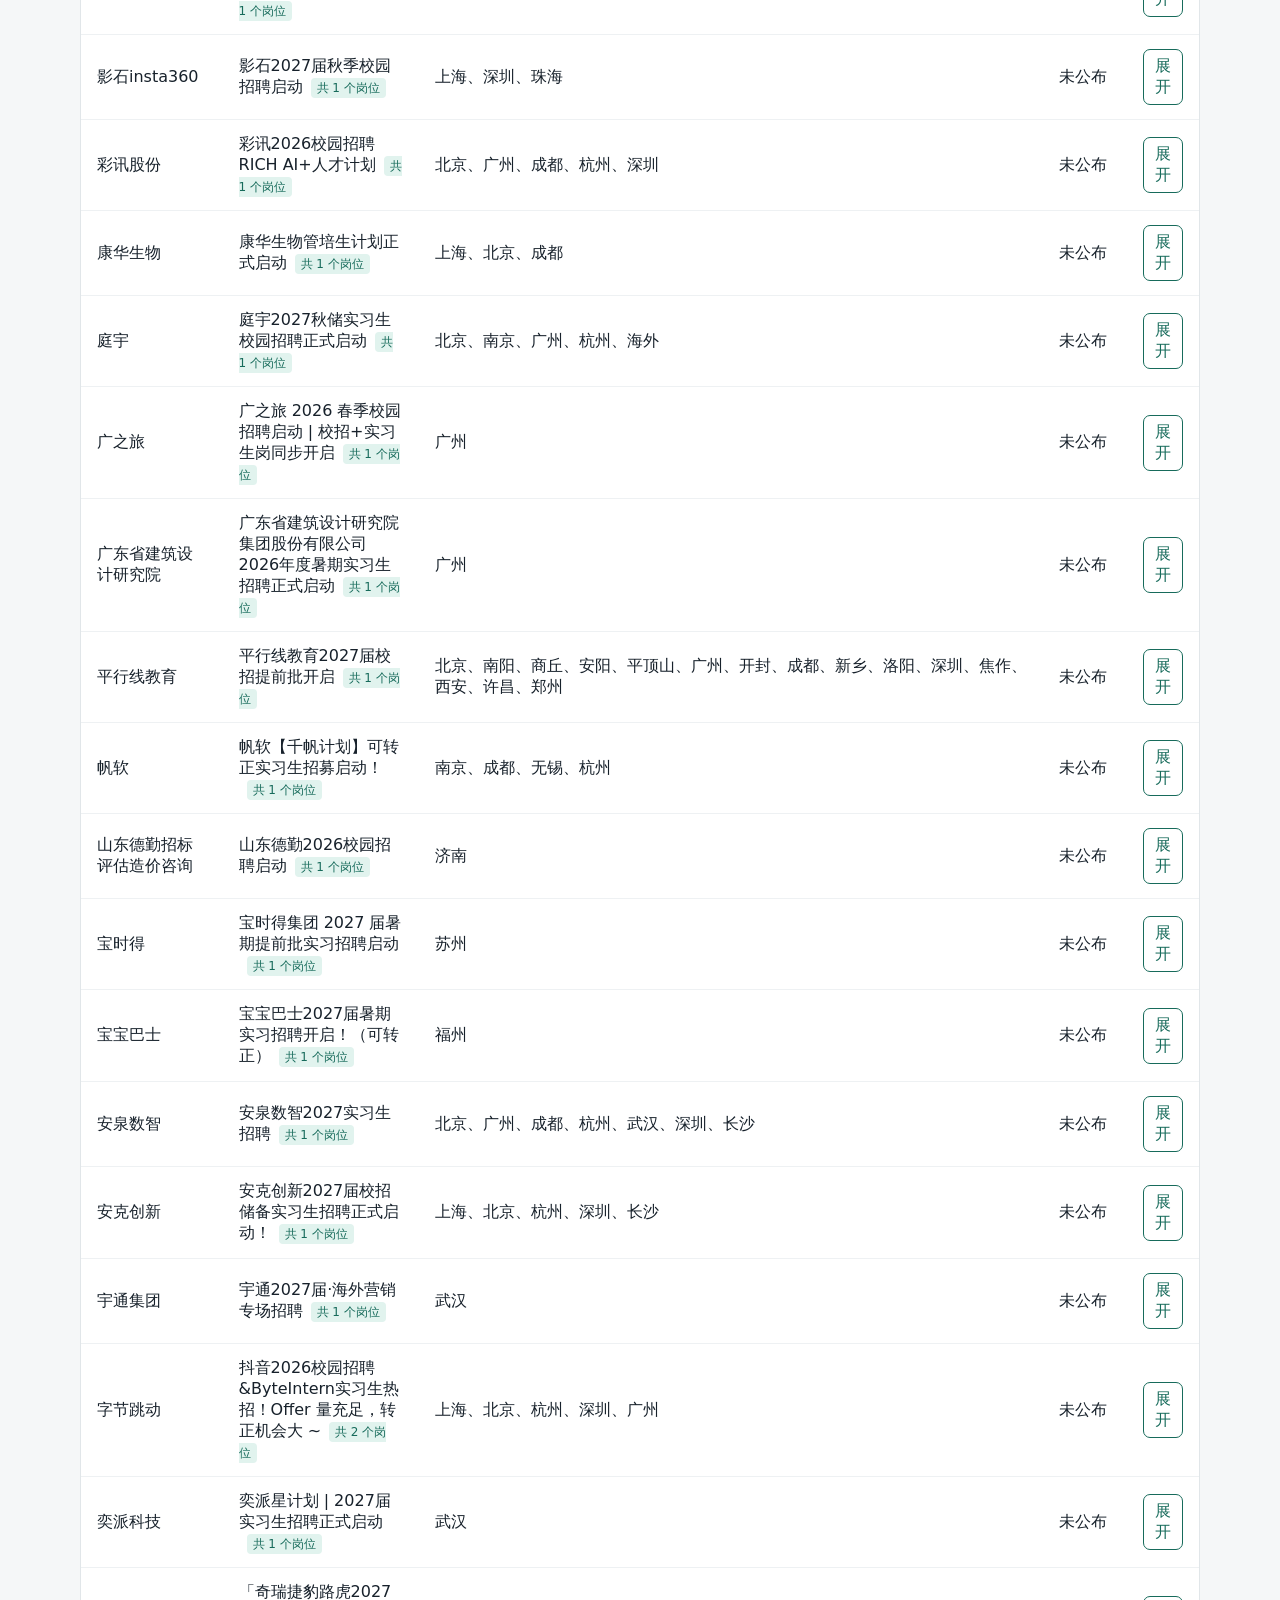
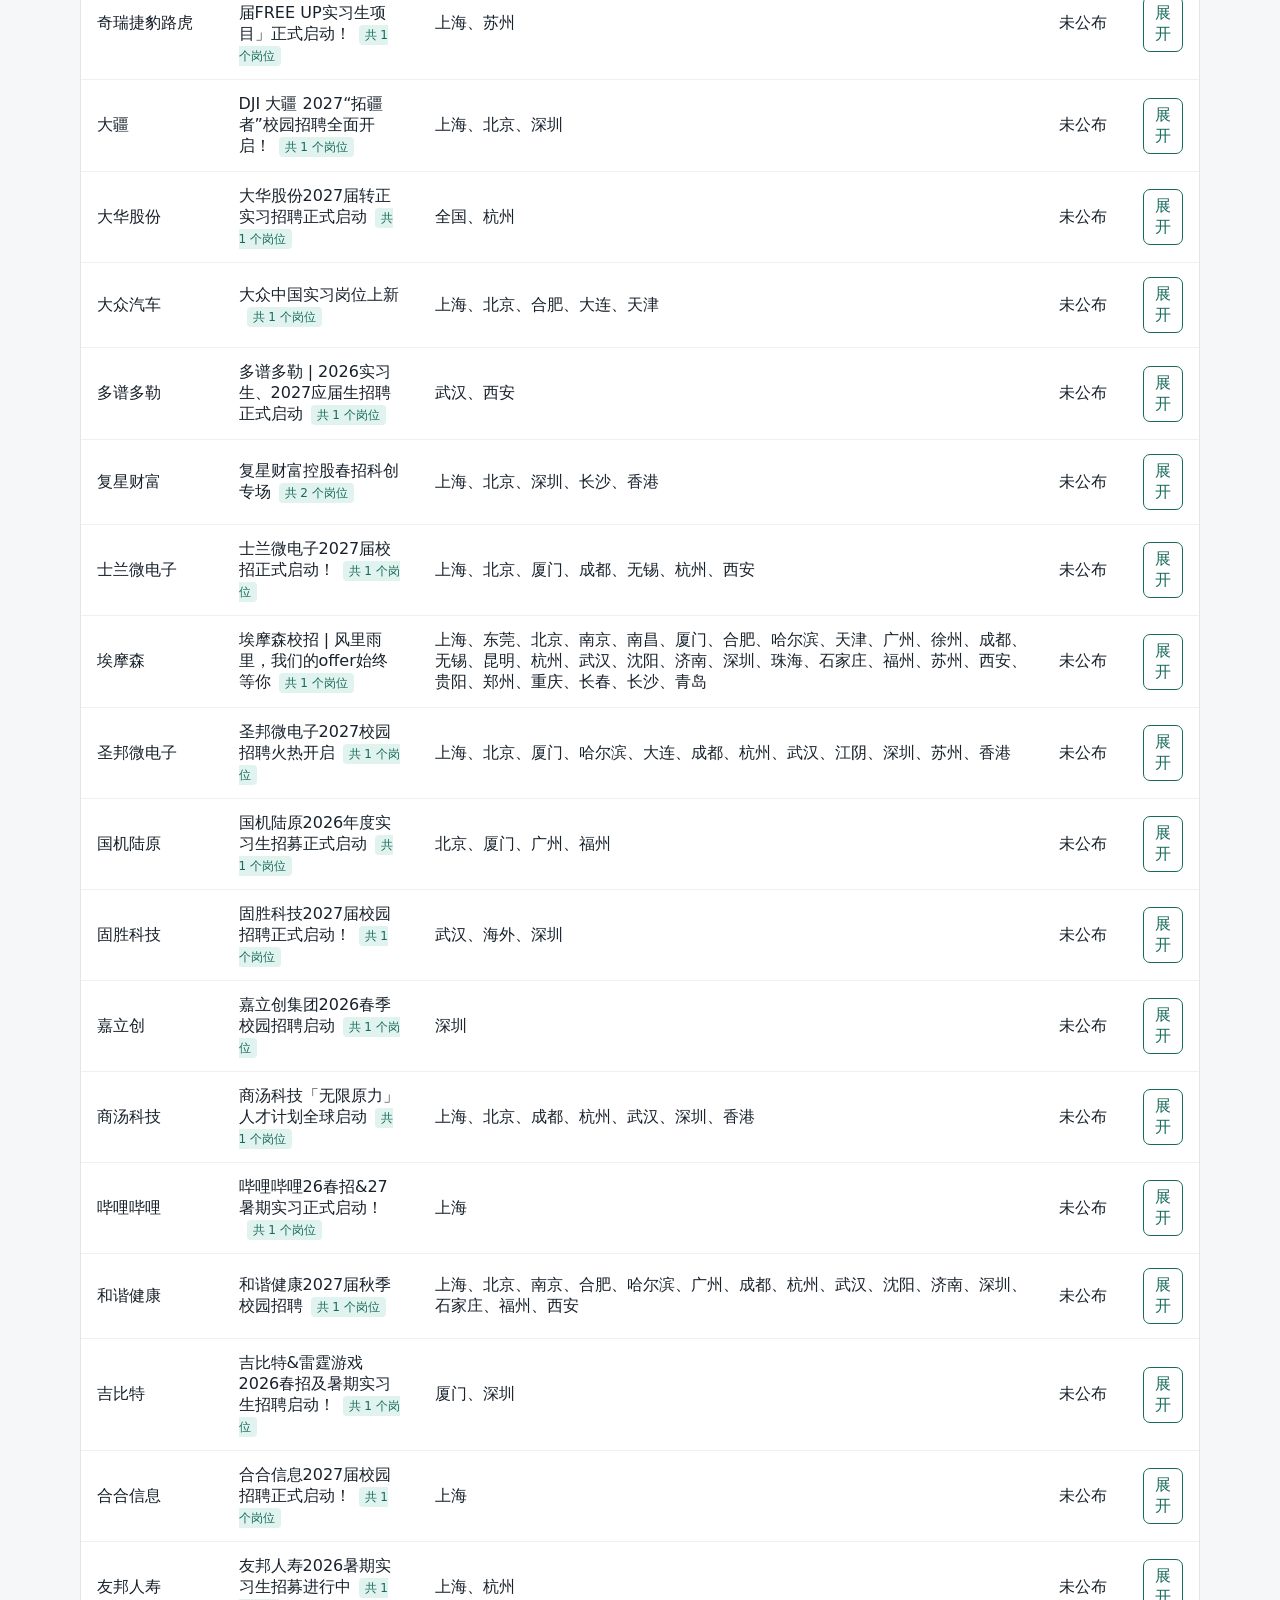
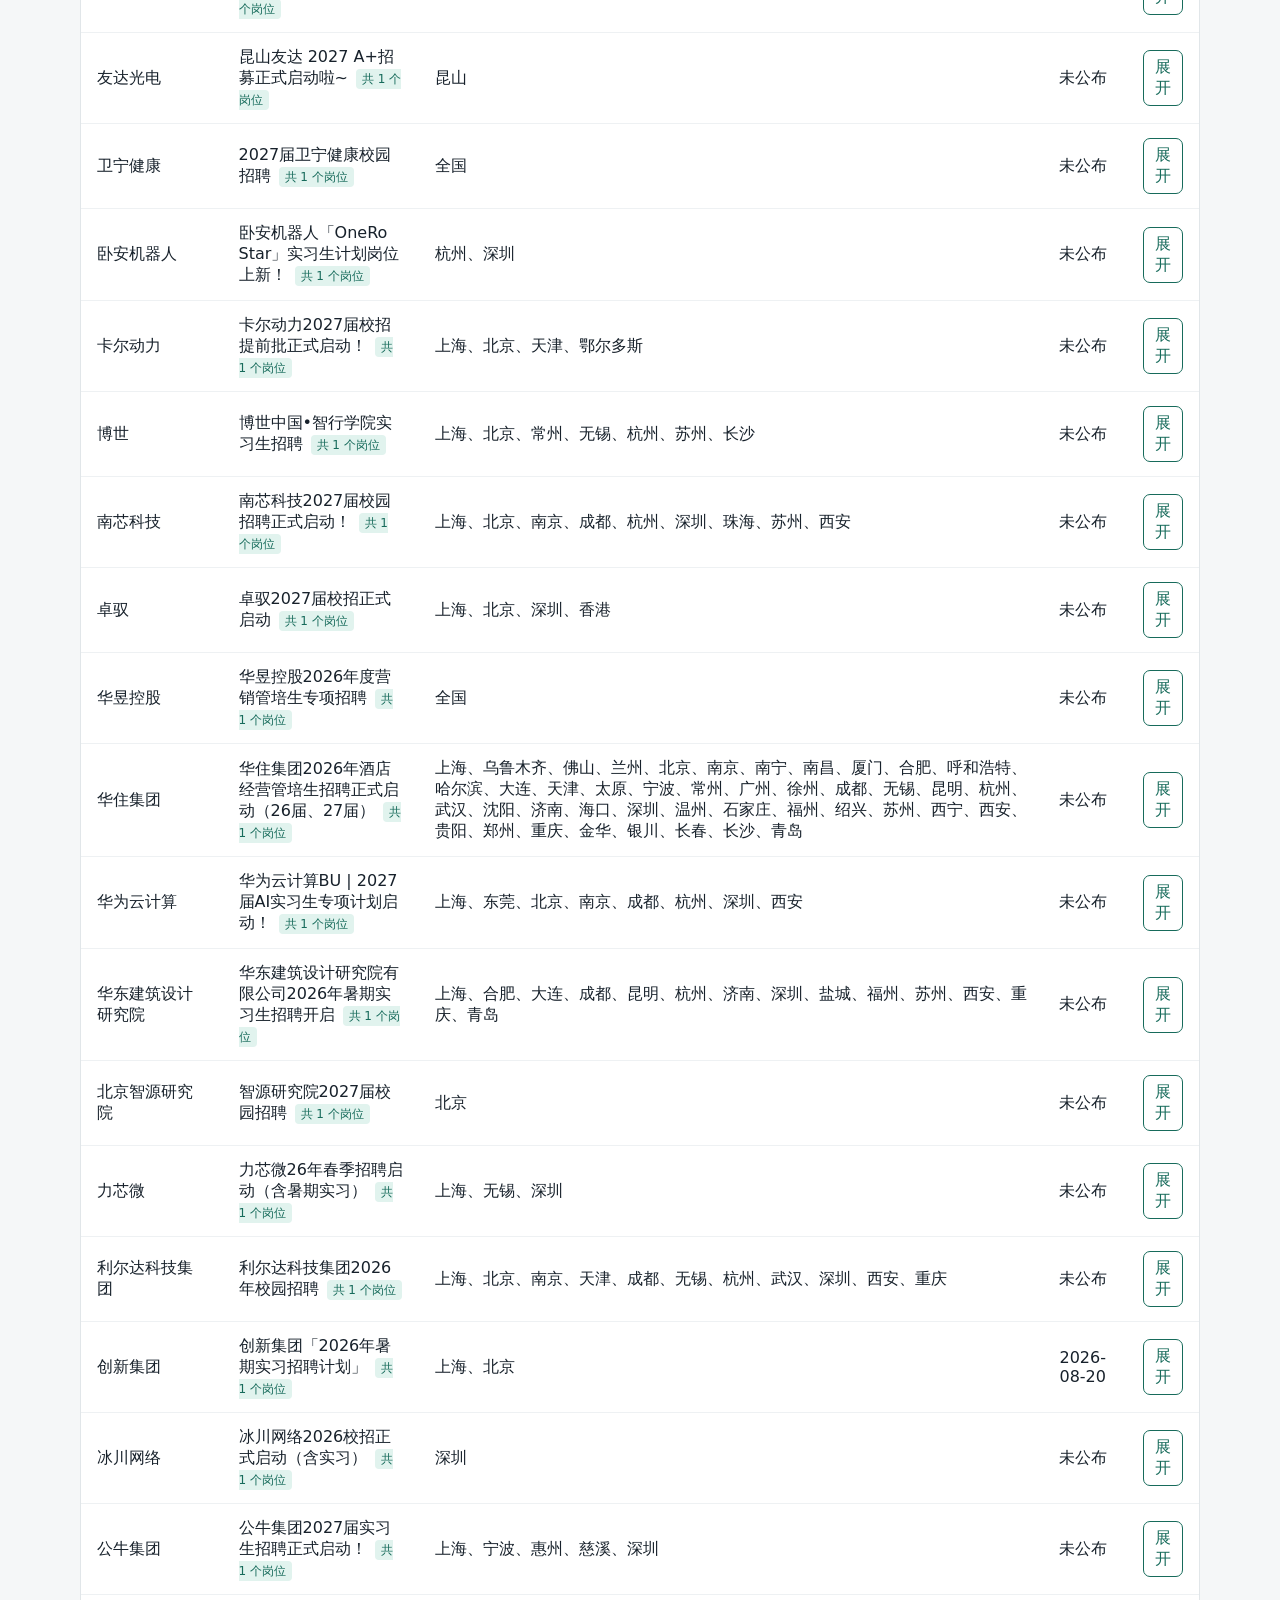
==== commit 78291eb8: "feat: collapse marked job listings" ====
--- a/site/index.html
+++ b/site/index.html
@@ -31,6 +31,10 @@
           <tbody id="jobs-body"></tbody>
         </table>
       </div>
+      <section id="saved-statuses" class="saved-statuses">
+        <details id="applied-section"><summary>已投递（0）</summary><div id="applied-list"></div></details>
+        <details id="not-interested-section"><summary>不感兴趣（0）</summary><div id="not-interested-list"></div></details>
+      </section>
     </main>
     <script type="module" src="assets/app.js"></script>
   </body>
--- a/site/assets/style.css
+++ b/site/assets/style.css
@@ -23,5 +23,11 @@
 .company-count { margin-left: 8px; color: #176b5b; background: #e1f3ee; padding: 3px 6px; border-radius: 4px; font-size: 12px; }
 .expand { min-height: auto; color: #176b5b; background: #fff; border-color: #176b5b; padding: 6px 10px; }
 .job-detail td { background: #fafcfc; }
+.mark-job, .undo-job { min-height: auto; margin: 6px 0 0 6px; padding: 6px 8px; font-size: 12px; }
+.saved-statuses { margin-top: 18px; }
+.saved-statuses details { margin: 10px 0; padding: 12px 14px; background: #fff; border: 1px solid #e1e6e9; border-radius: 8px; }
+.saved-statuses summary { cursor: pointer; font-weight: 600; }
+.saved-company { margin-top: 10px; padding-top: 10px; border-top: 1px solid #eef1f3; }
+.saved-company div { margin-top: 6px; }
 #empty, #error { margin: 18px 0; padding: 14px; background: #fff4df; border-radius: 8px; }
 @media (max-width: 760px) { .controls { grid-template-columns: repeat(2, minmax(0, 1fr)); } #search { grid-column: span 2; } th, td { padding: 12px; } }
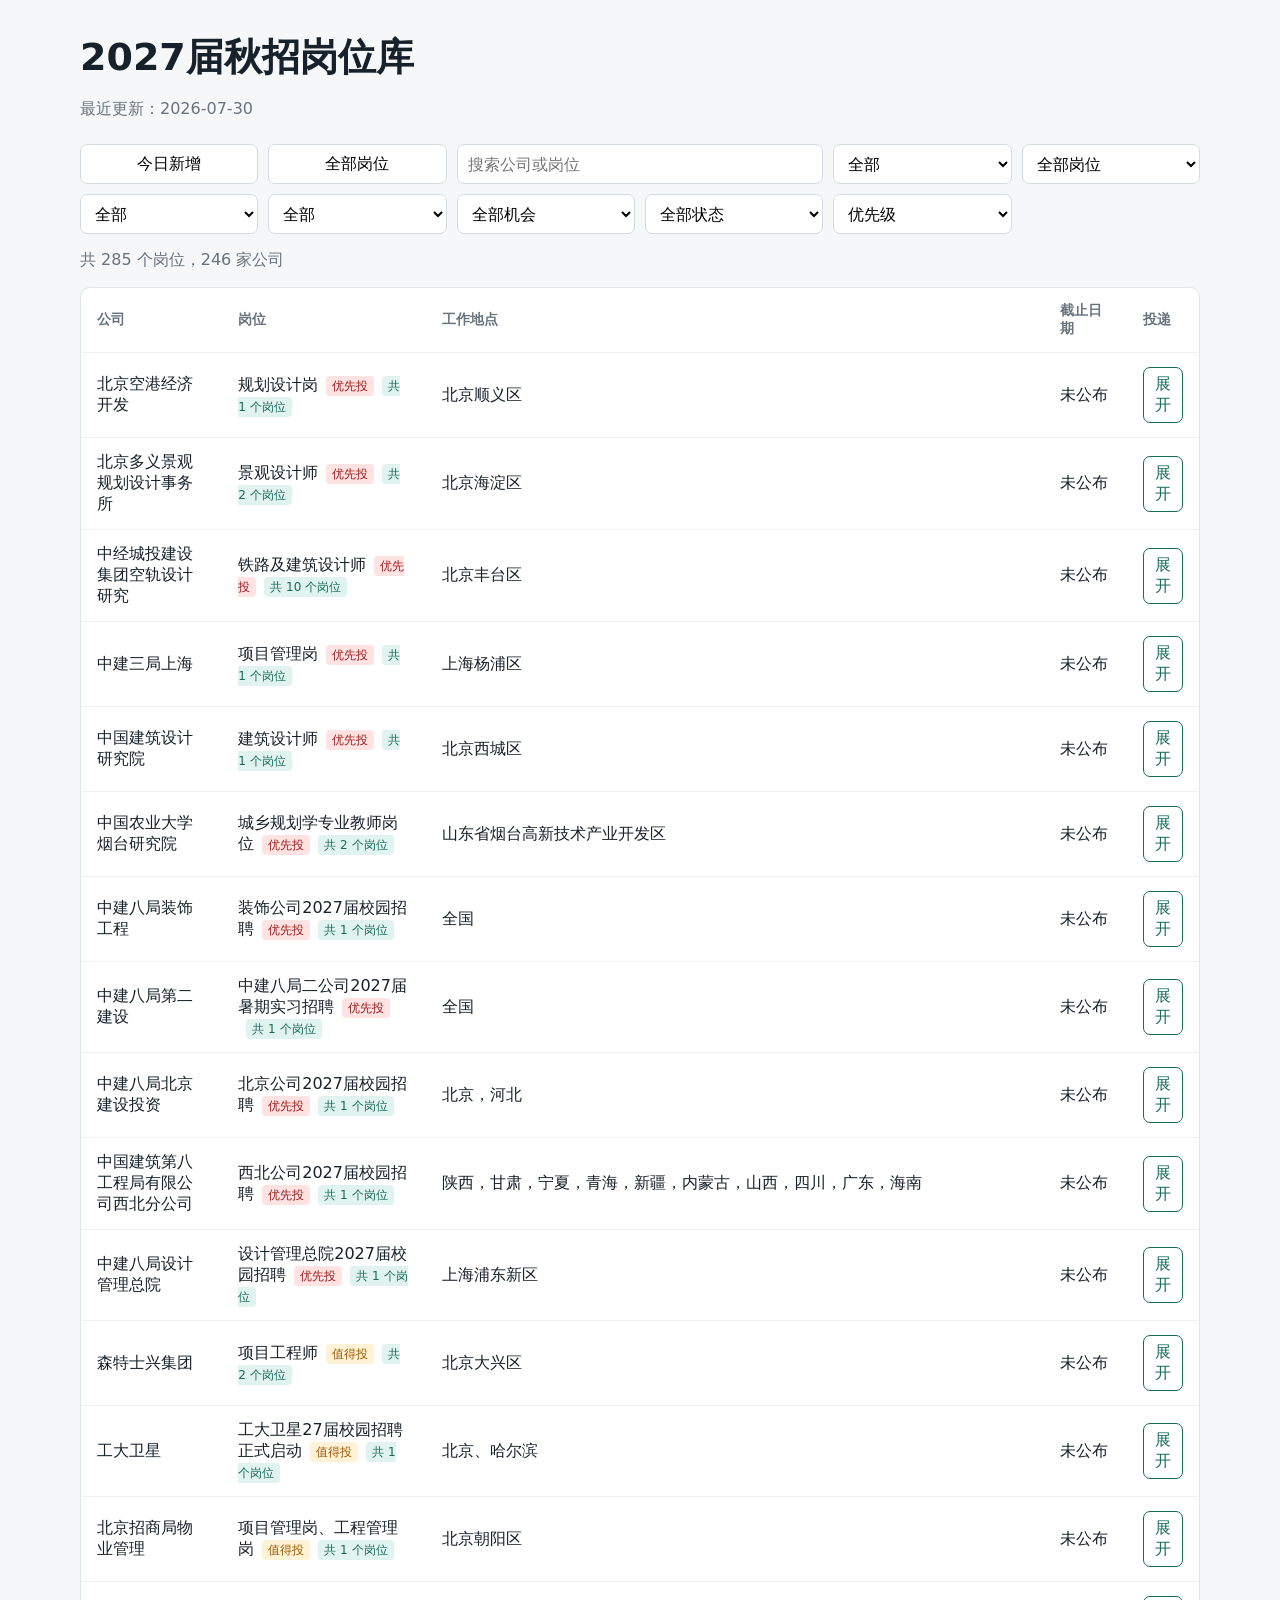
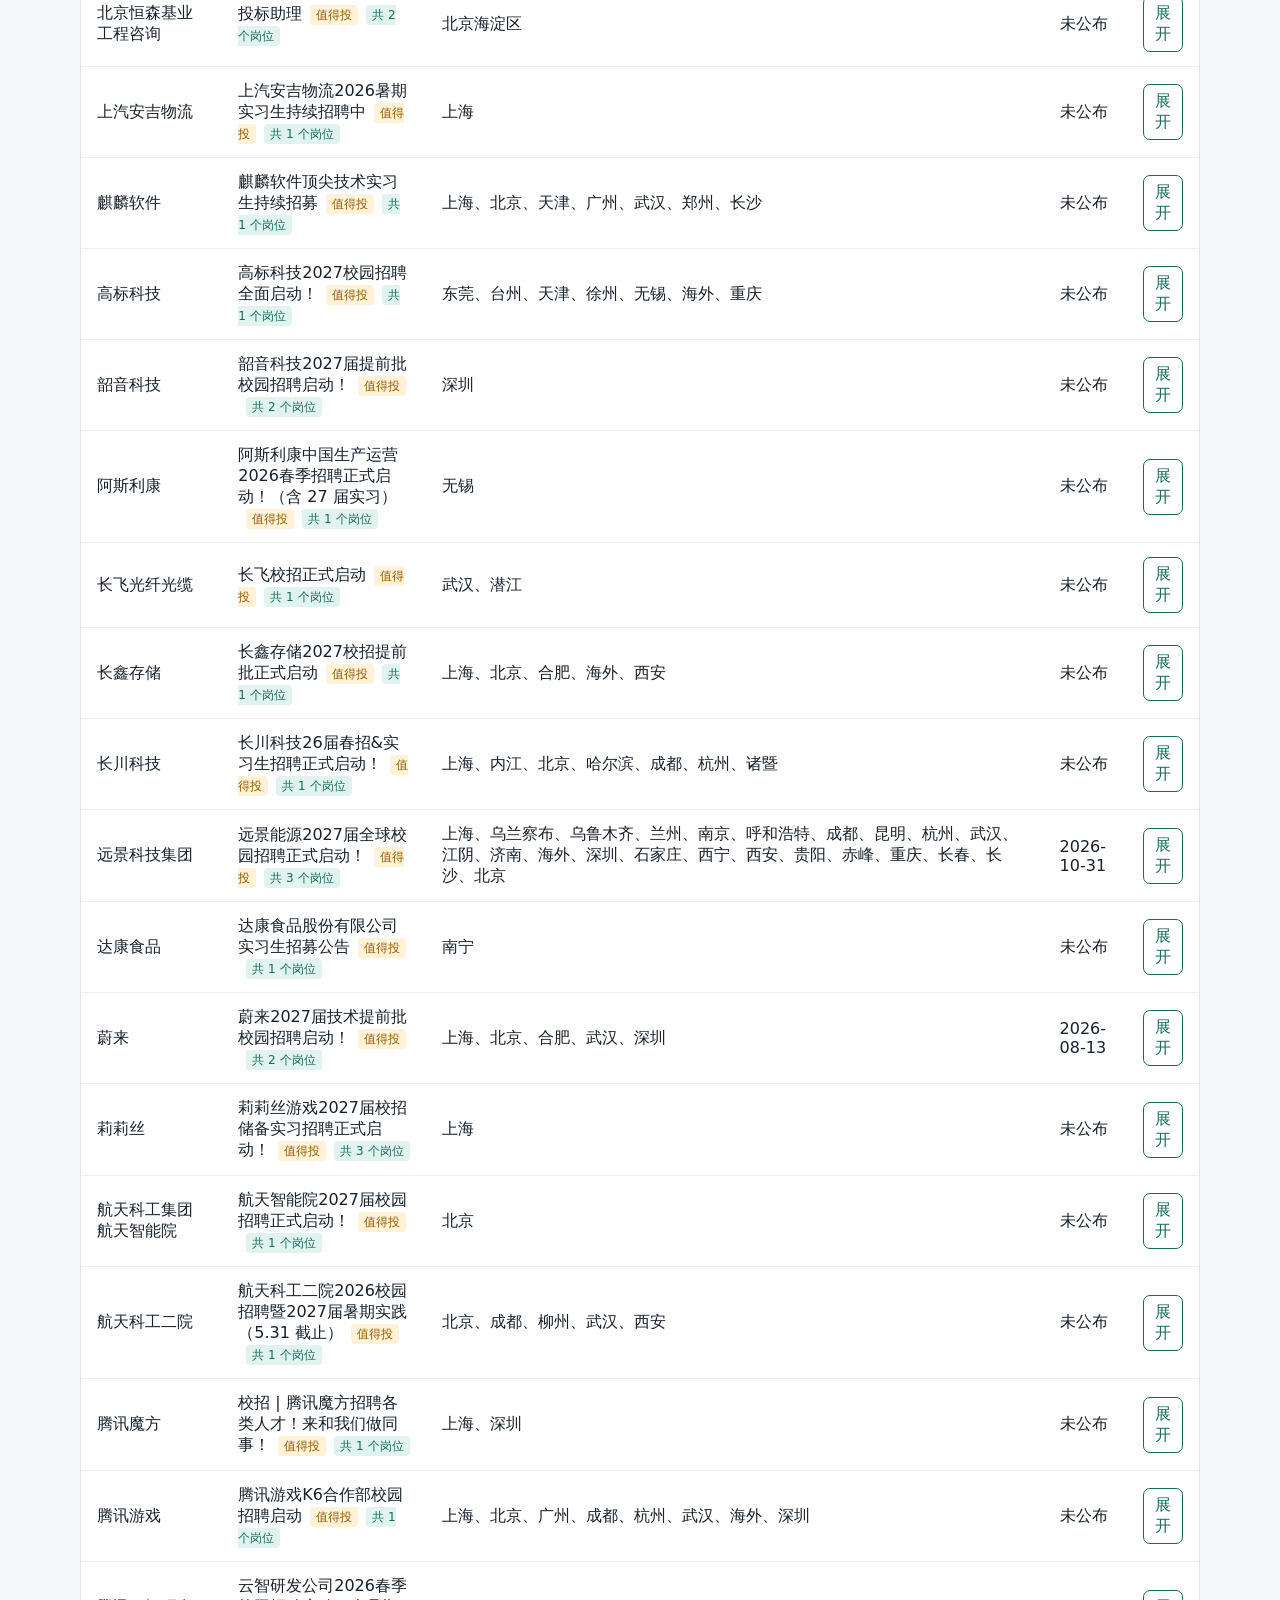
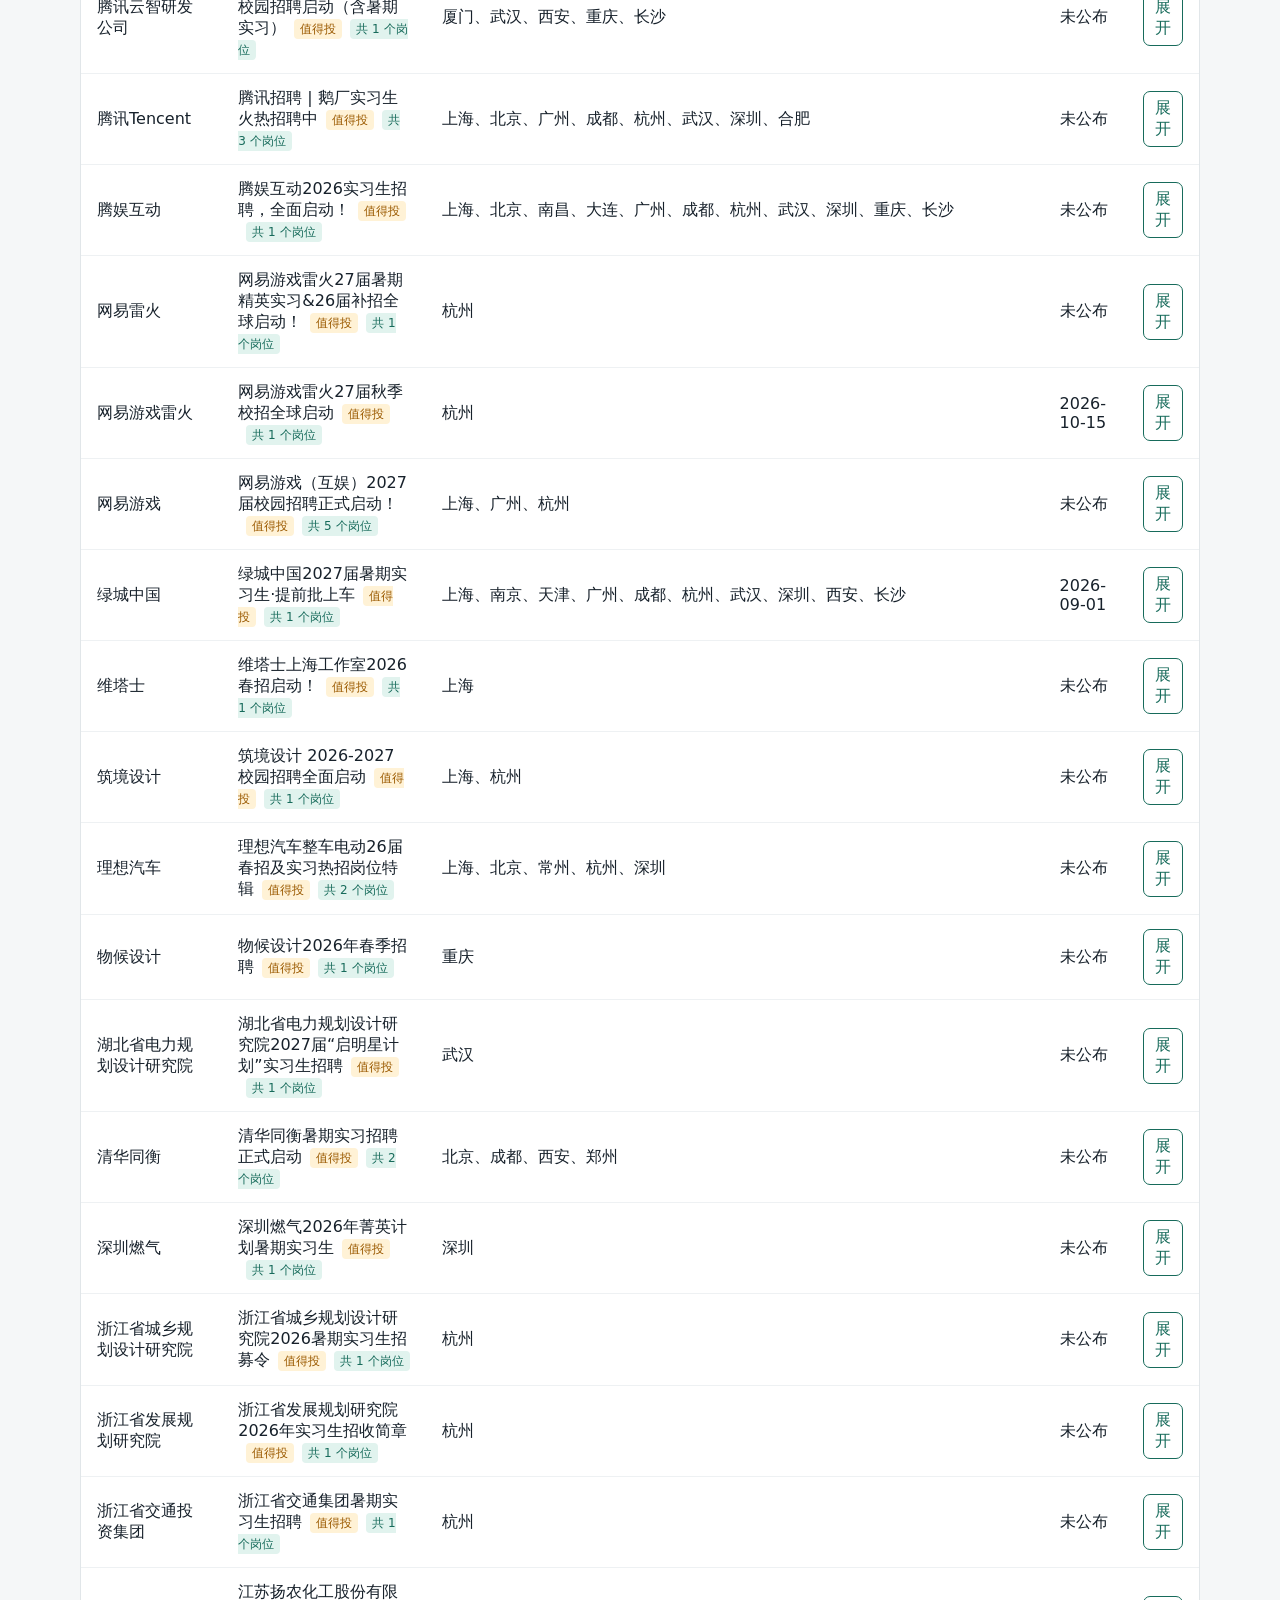
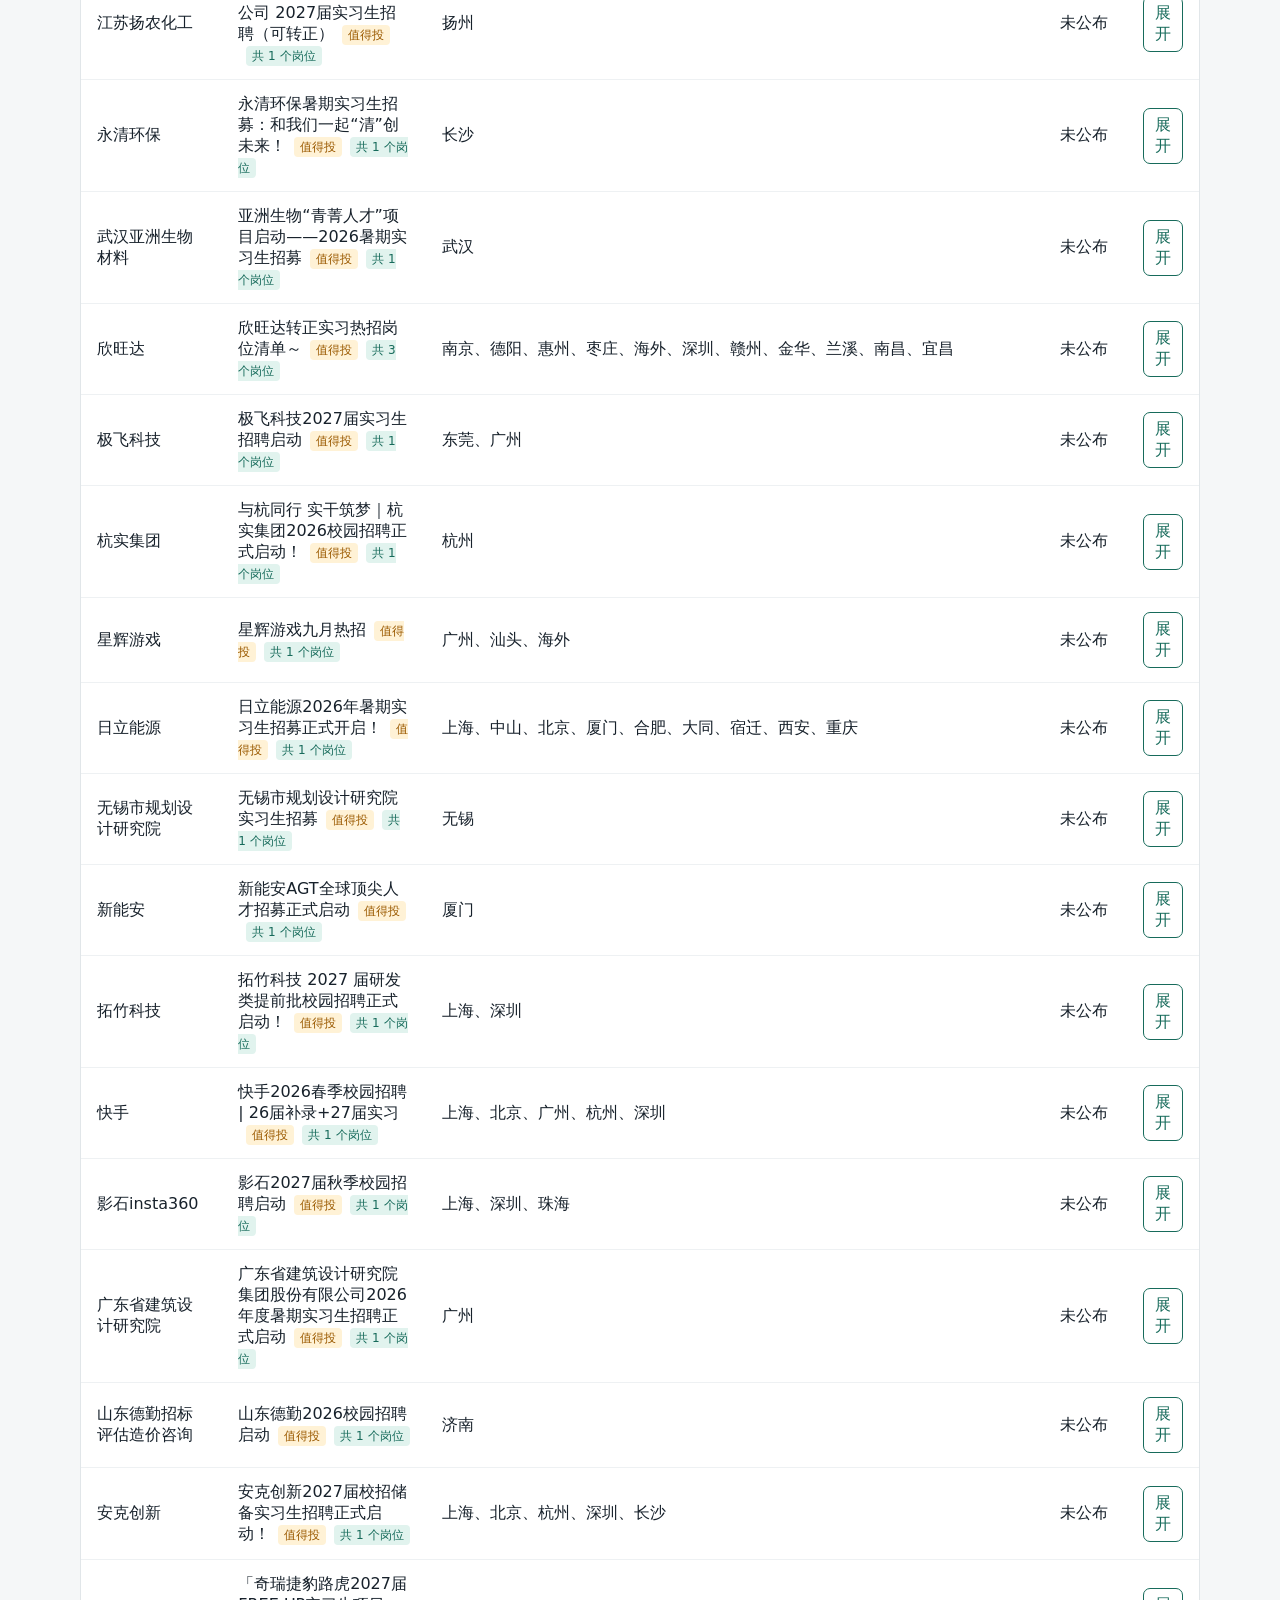
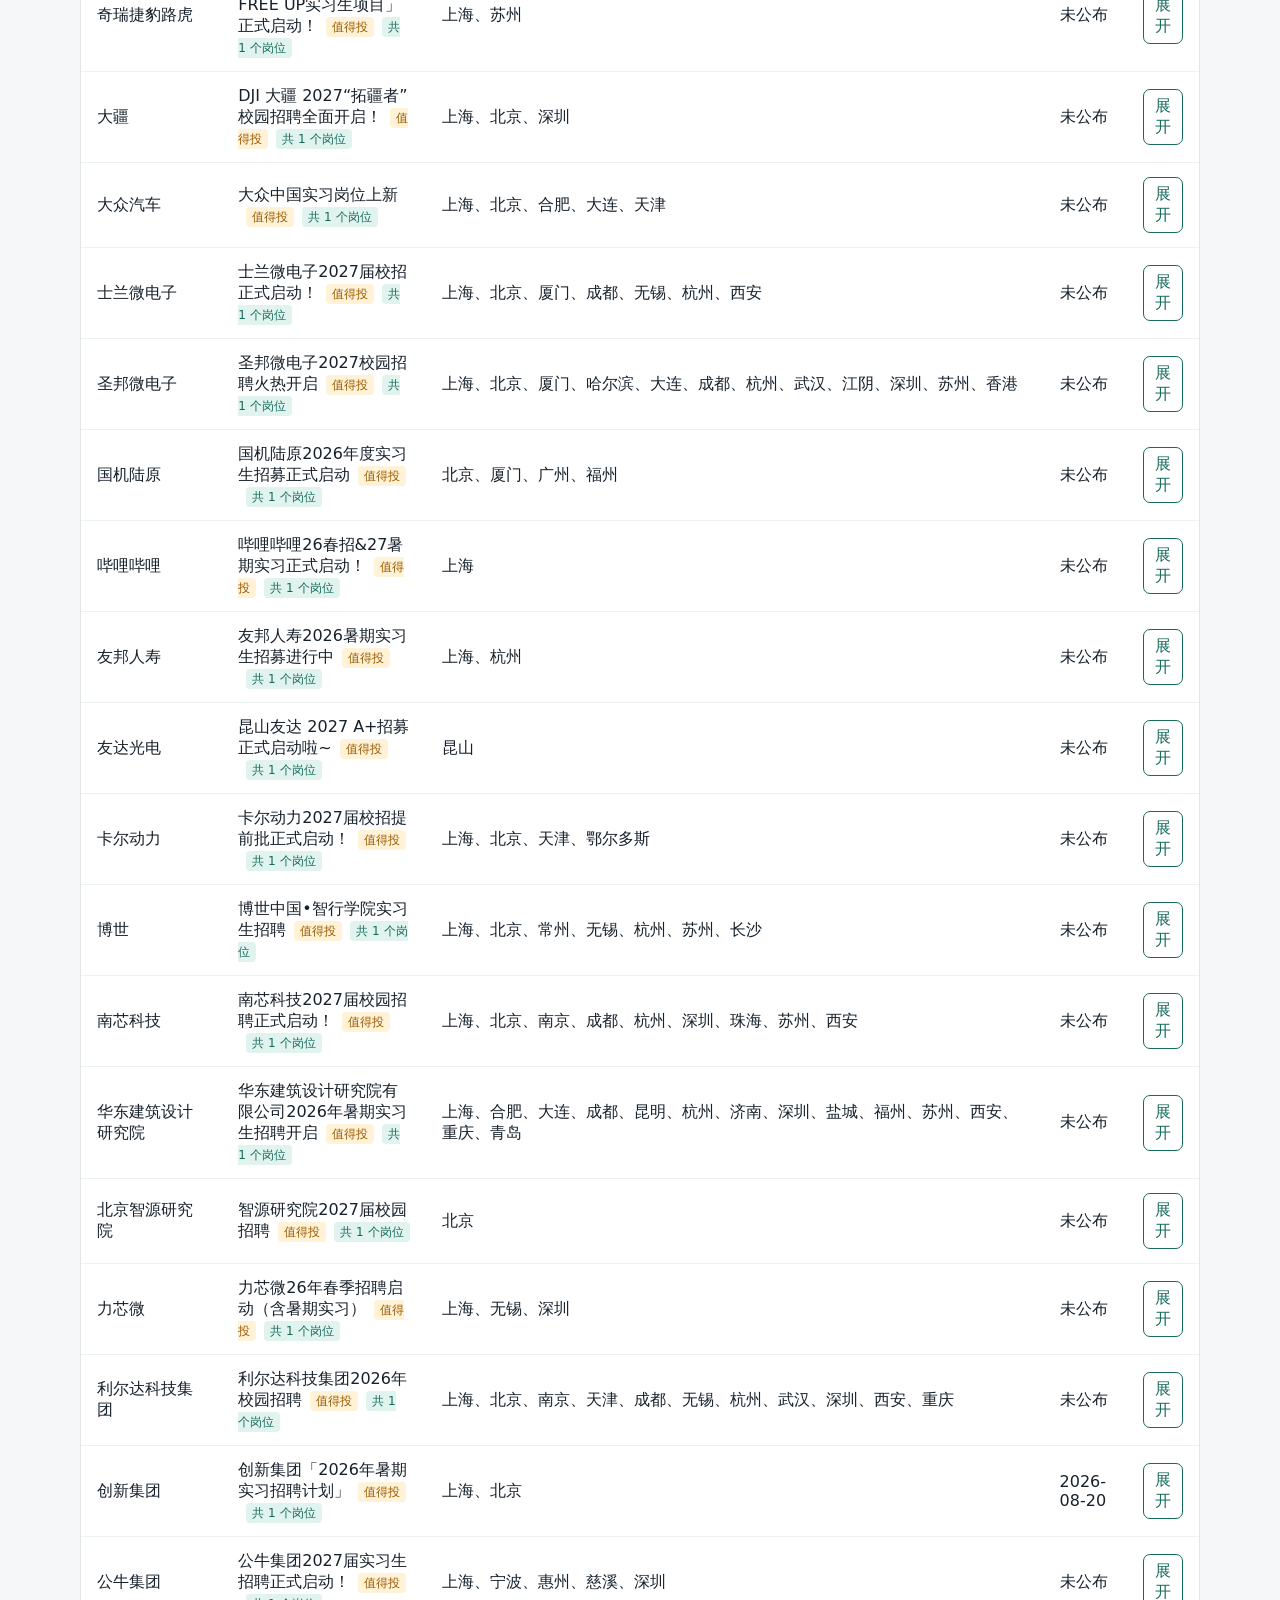
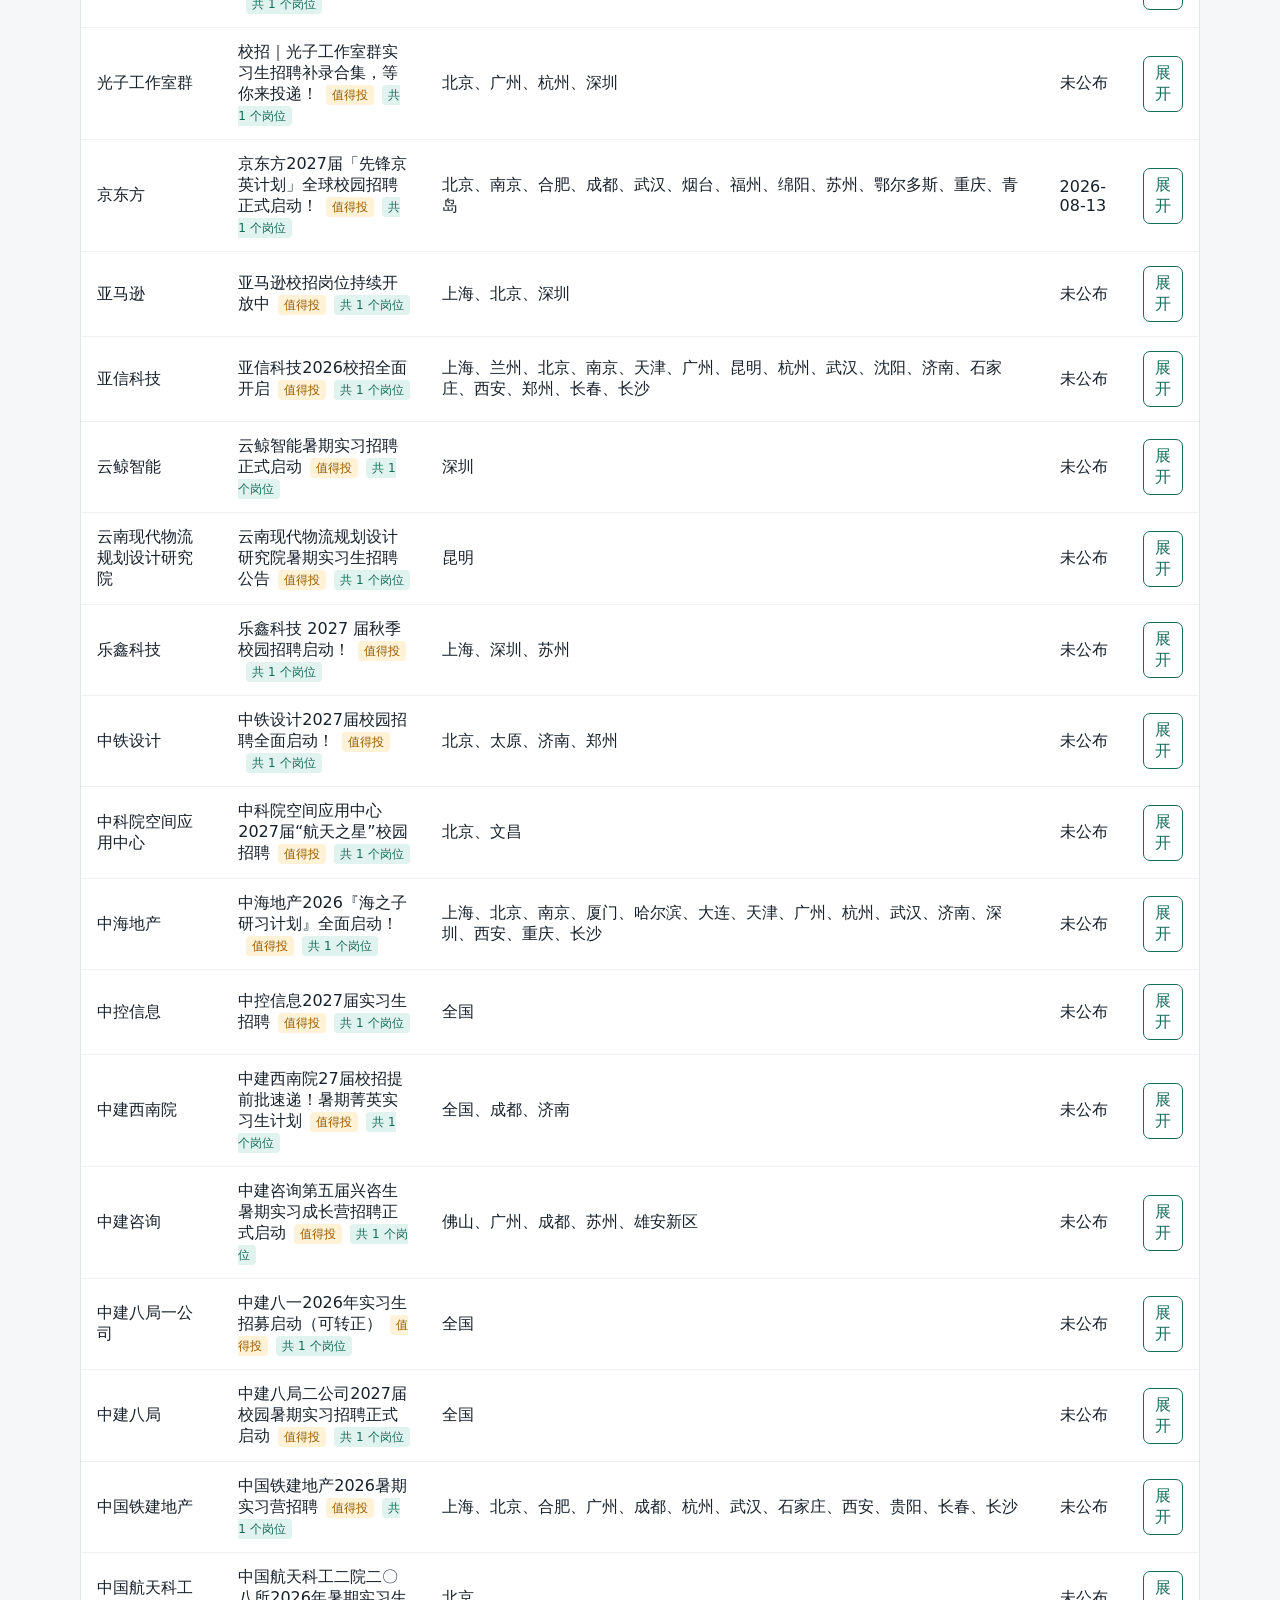
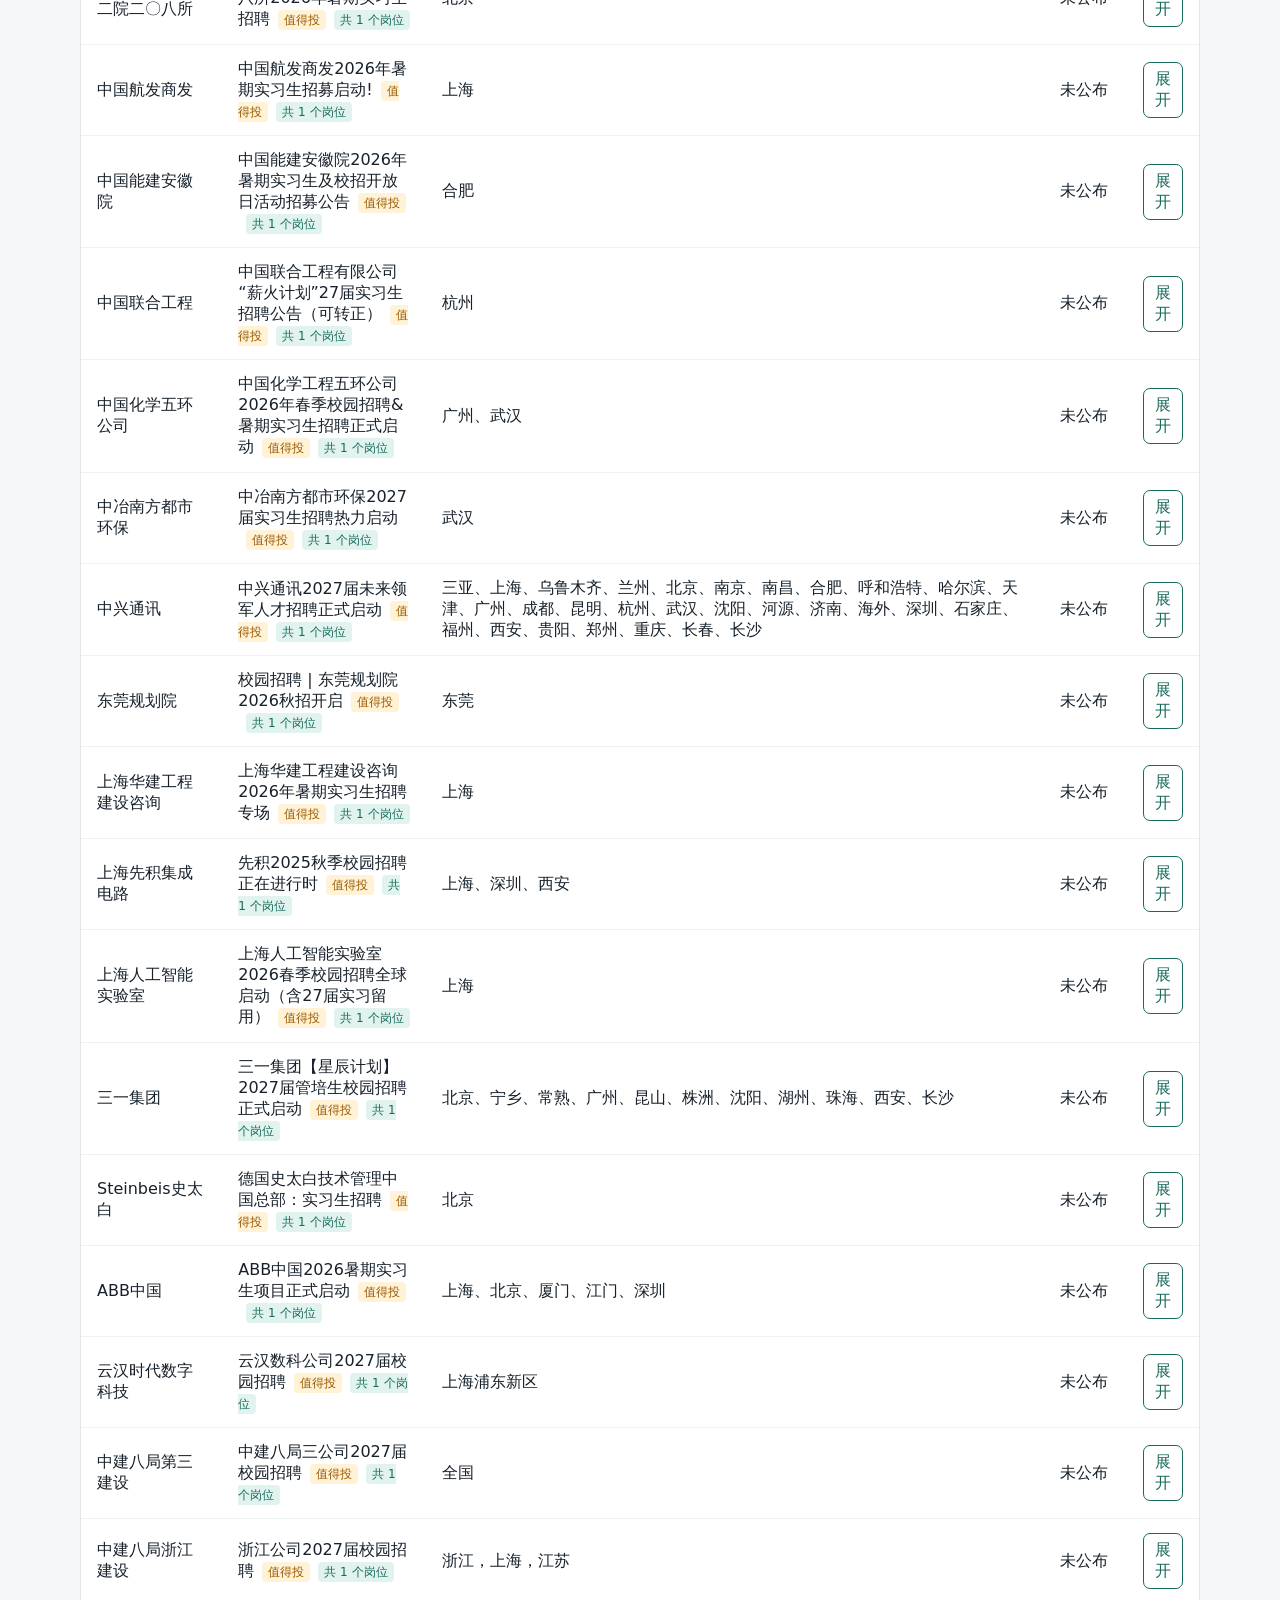
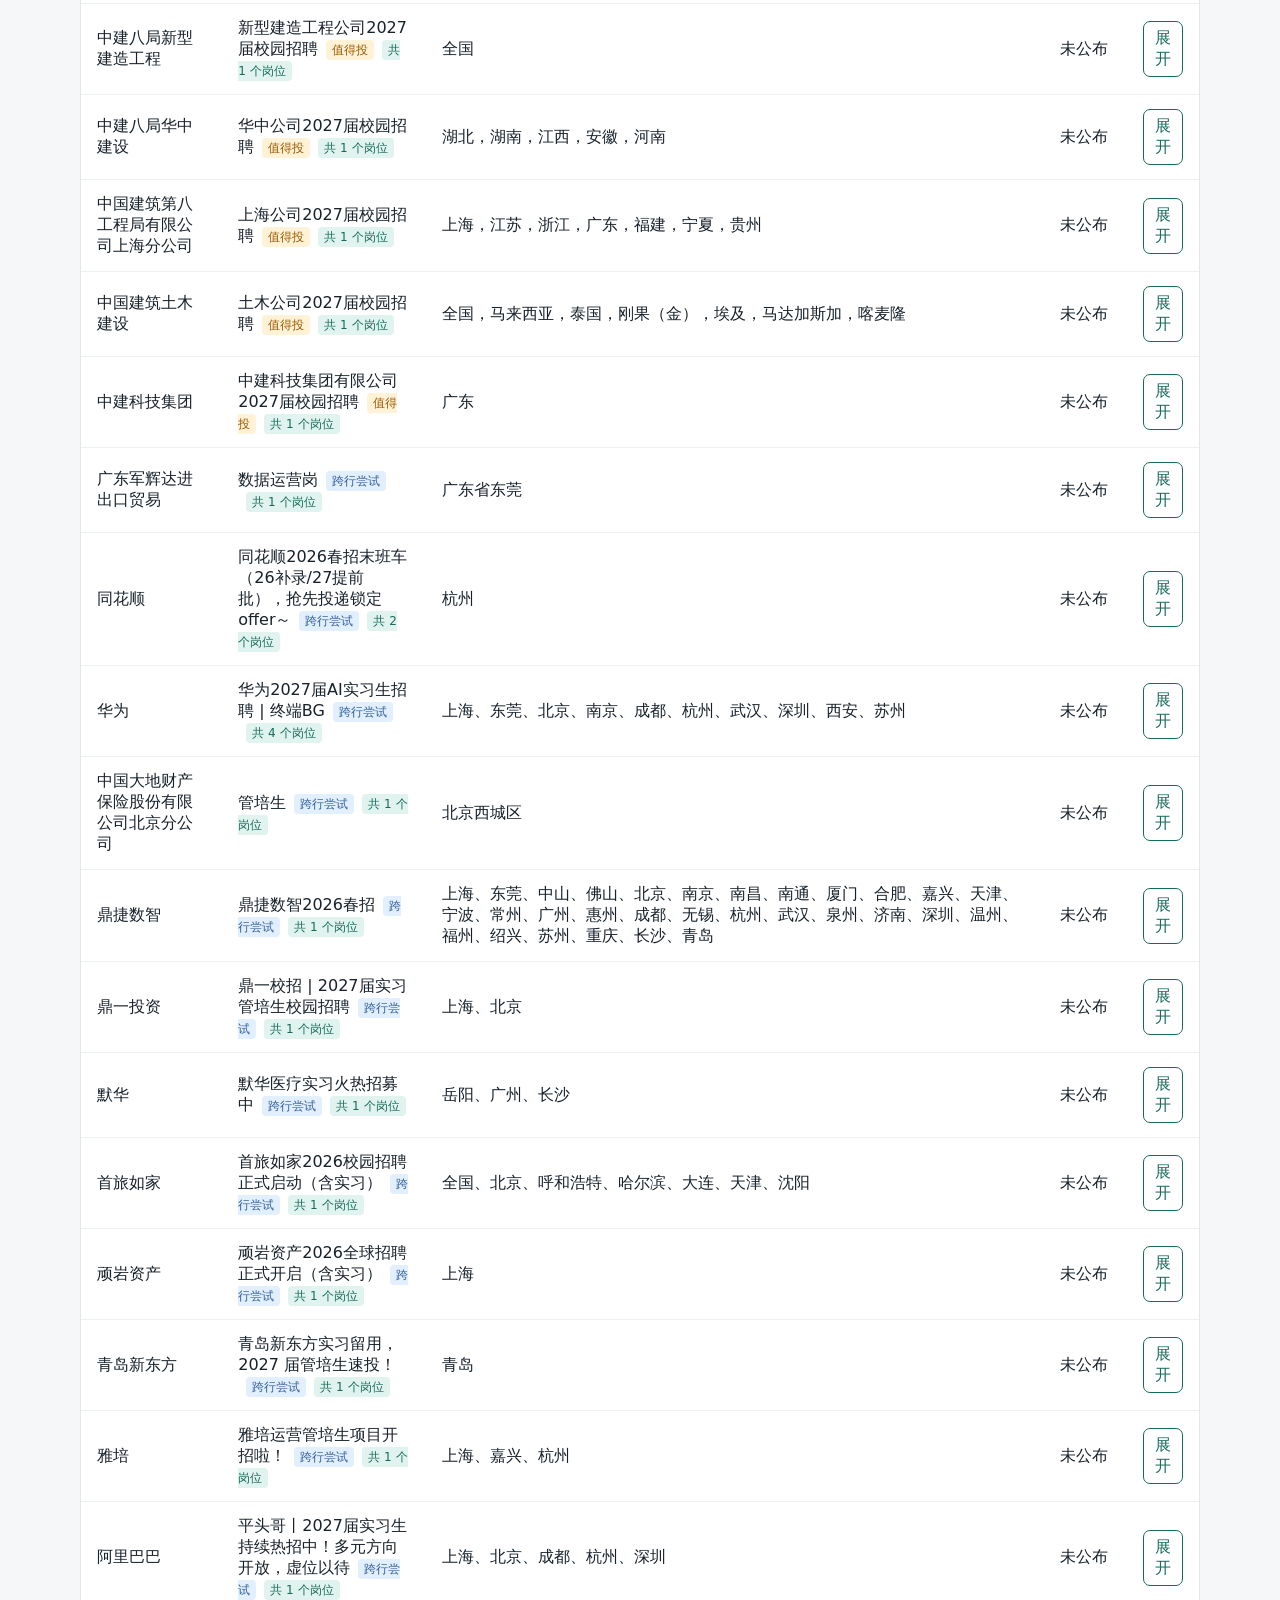
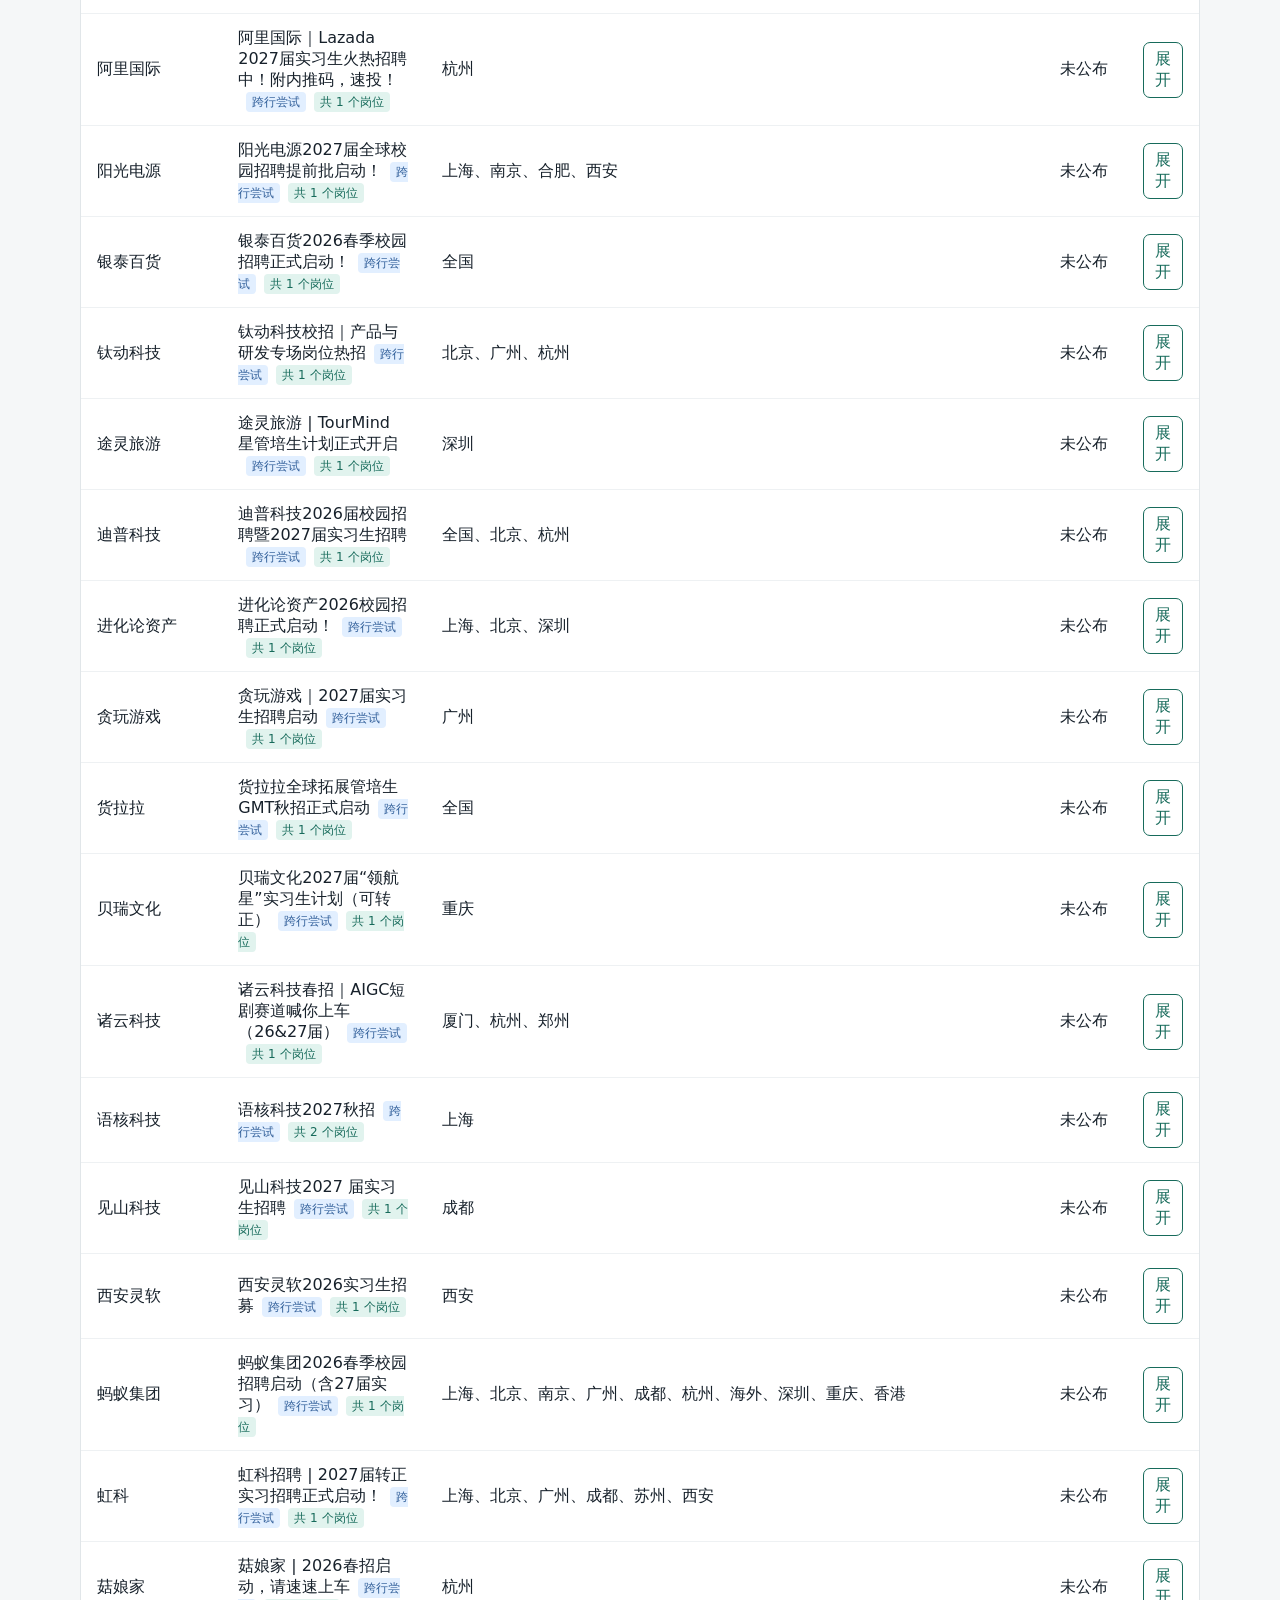
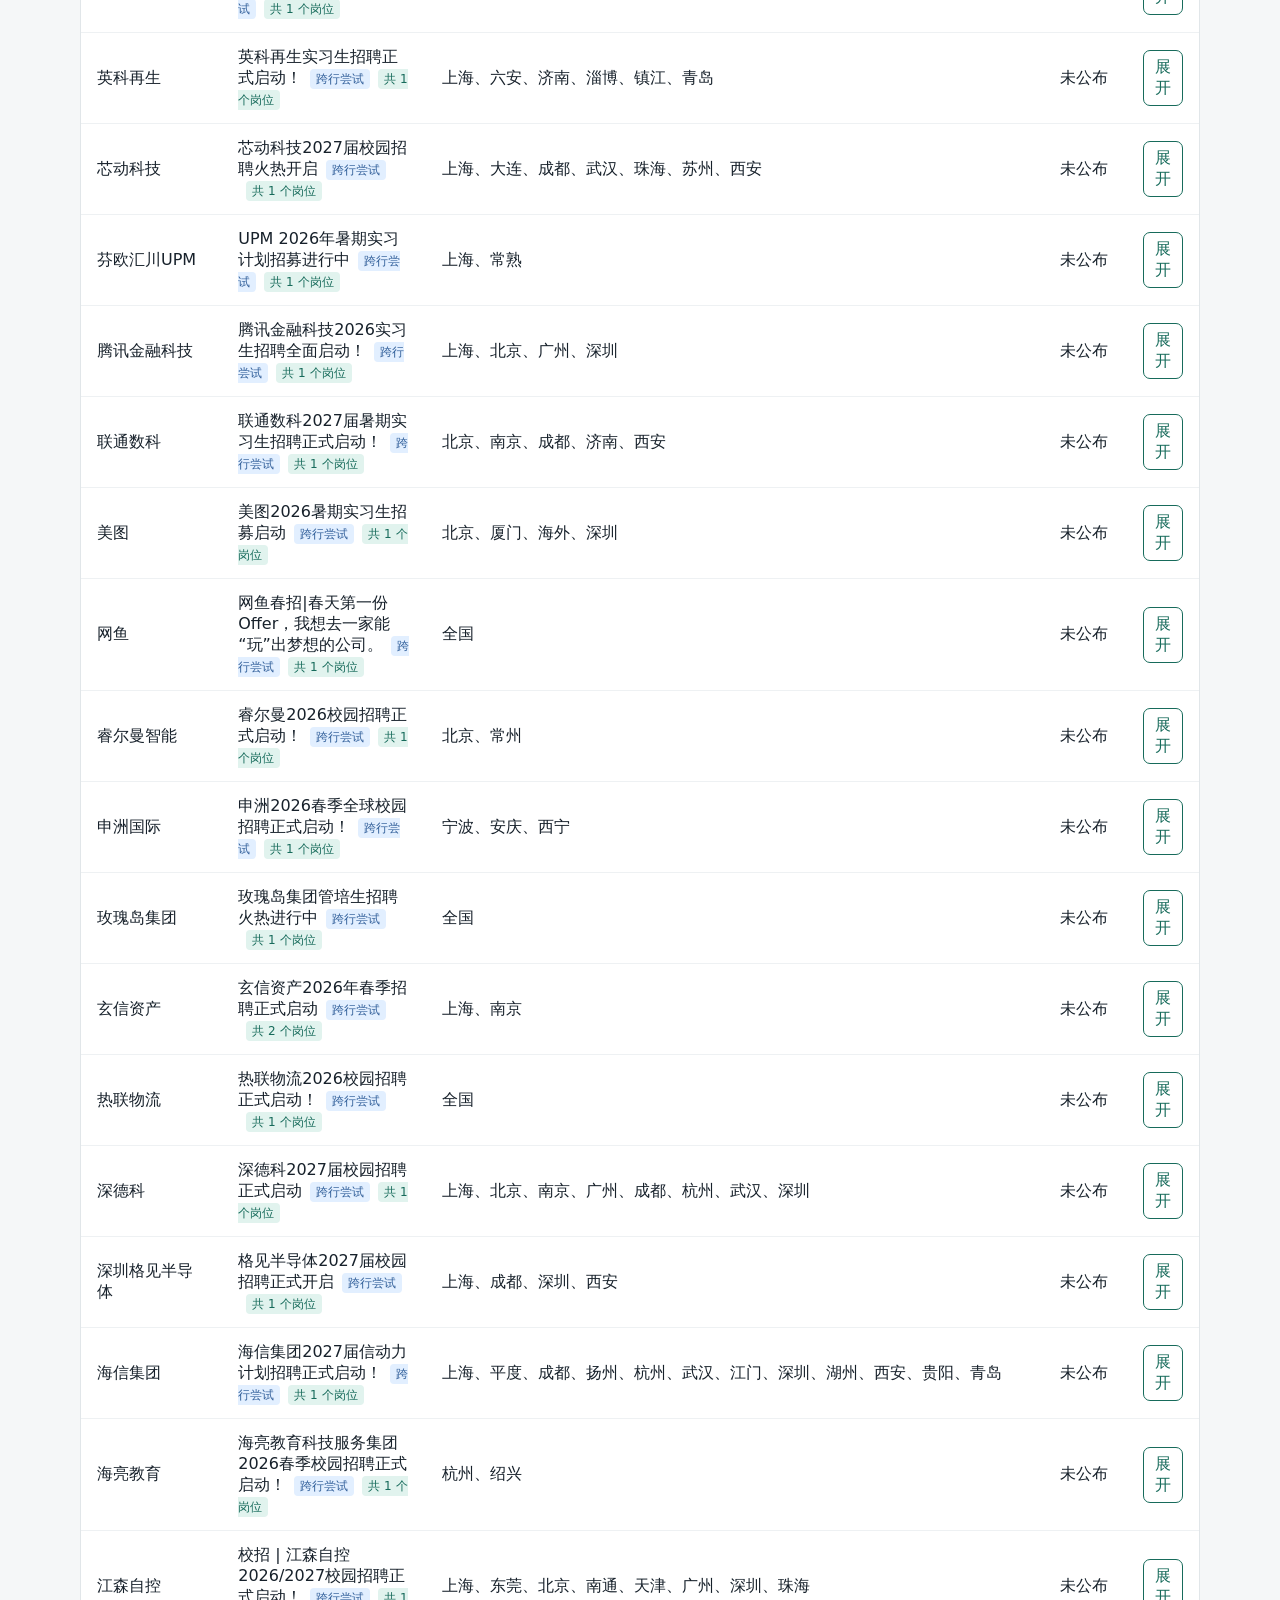
==== commit 1acf9d08: "feat: rank job opportunities by priority" ====
--- a/site/index.html
+++ b/site/index.html
@@ -20,7 +20,7 @@
         <select id="level" aria-label="匹配等级"><option>全部</option><option>A</option><option>B</option><option>C</option></select>
         <select id="opportunity-filter" aria-label="机会类型"><option value="">全部机会</option><option value="full_time">正式岗</option><option value="internship">实习</option><option value="mixed">正式/实习混合</option></select>
         <select id="verification-filter" aria-label="核验状态"><option value="">全部状态</option><option value="verified">已核验</option><option value="pending">待核验</option></select>
-        <select id="order" aria-label="排序"><option>更新时间</option></select>
+        <select id="order" aria-label="排序"><option>优先级</option><option>更新时间</option></select>
       </section>
       <p id="count" class="muted"></p>
       <p id="error" hidden>岗位数据暂时不可用，请稍后刷新。</p>
--- a/site/assets/style.css
+++ b/site/assets/style.css
@@ -20,6 +20,11 @@
 .opportunity-full_time { color: #256029; background: #e8f5e9; }
 .opportunity-internship { color: #315f9a; background: #e2efff; }
 .opportunity-mixed { color: #71509a; background: #f0e5ff; }
+.priority-1, .priority-2, .priority-3, .priority-4 { margin-left: 8px; padding: 3px 6px; border-radius: 4px; font-size: 12px; }
+.priority-1 { color: #9a1b1b; background: #ffe3e3; }
+.priority-2 { color: #9b5a00; background: #fff2d6; }
+.priority-3 { color: #315f9a; background: #e2efff; }
+.priority-4 { color: #68737d; background: #eef1f3; }
 .company-count { margin-left: 8px; color: #176b5b; background: #e1f3ee; padding: 3px 6px; border-radius: 4px; font-size: 12px; }
 .expand { min-height: auto; color: #176b5b; background: #fff; border-color: #176b5b; padding: 6px 10px; }
 .job-detail td { background: #fafcfc; }
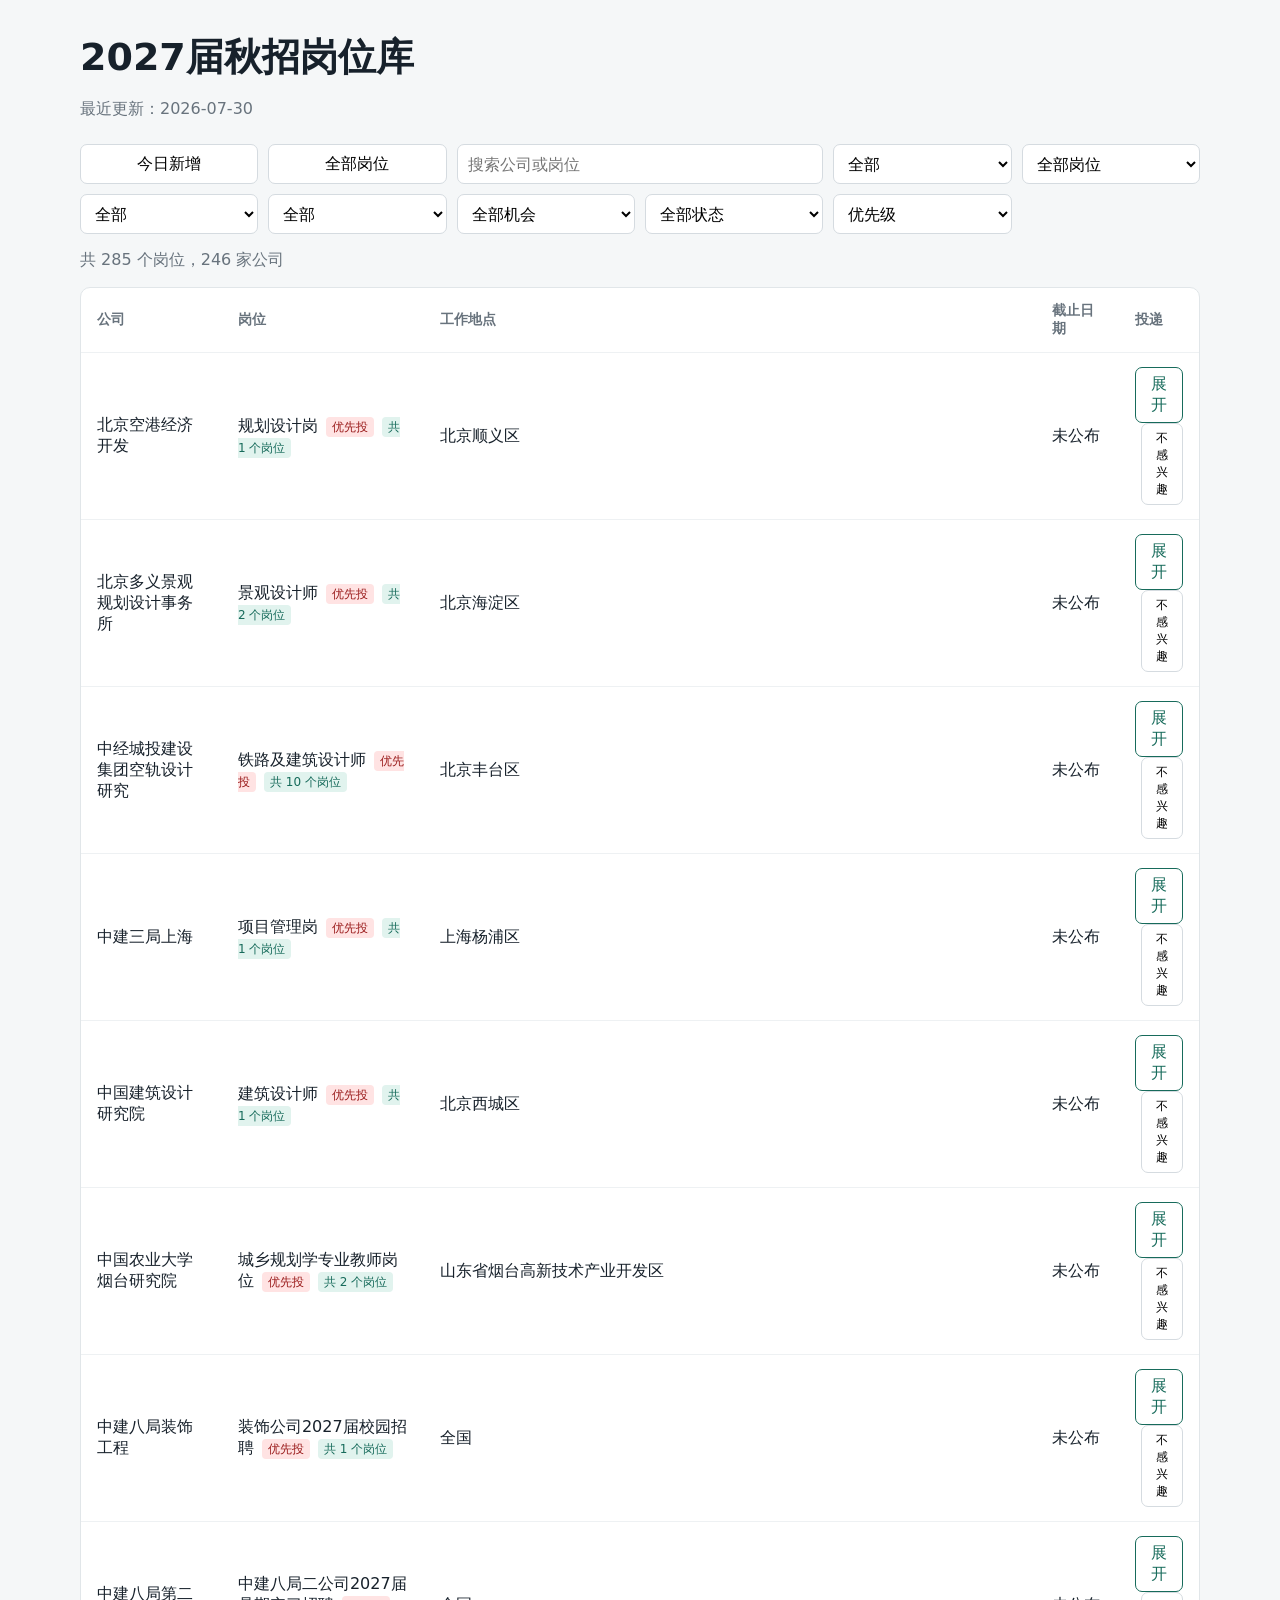
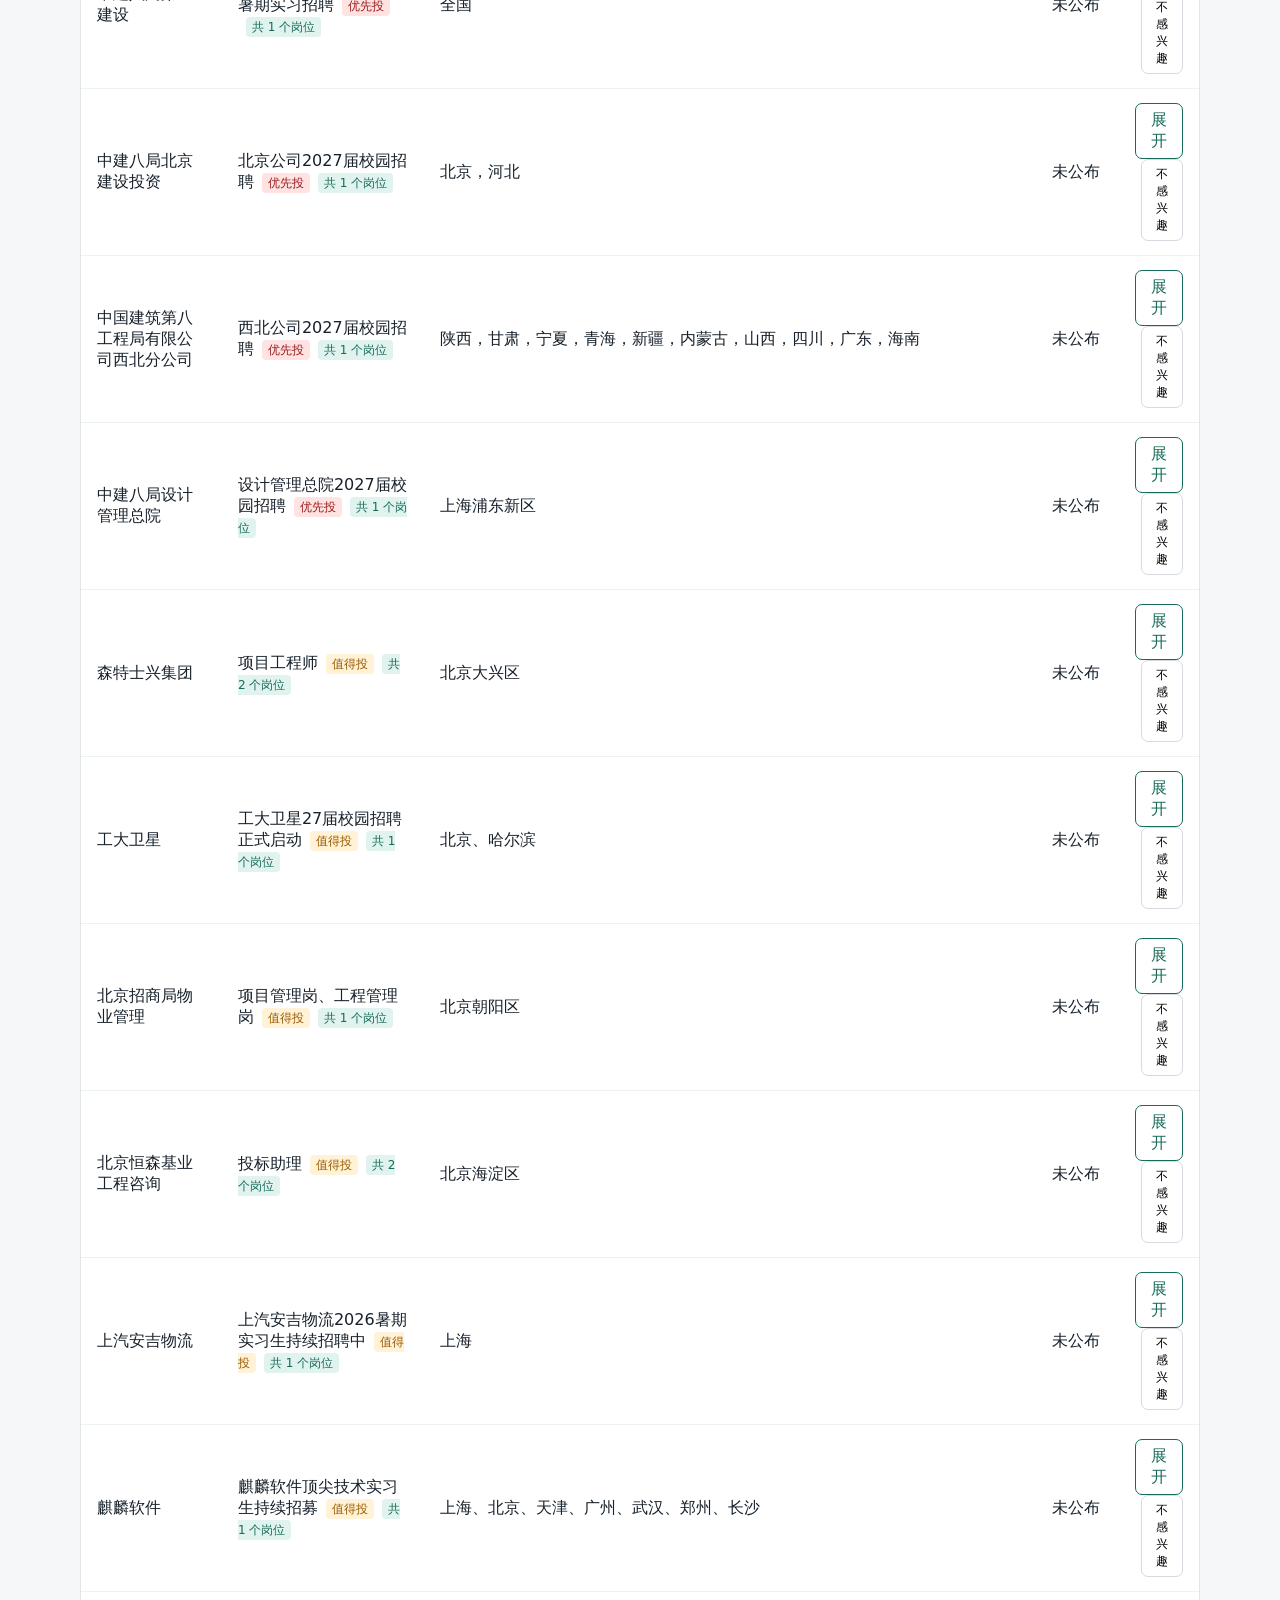
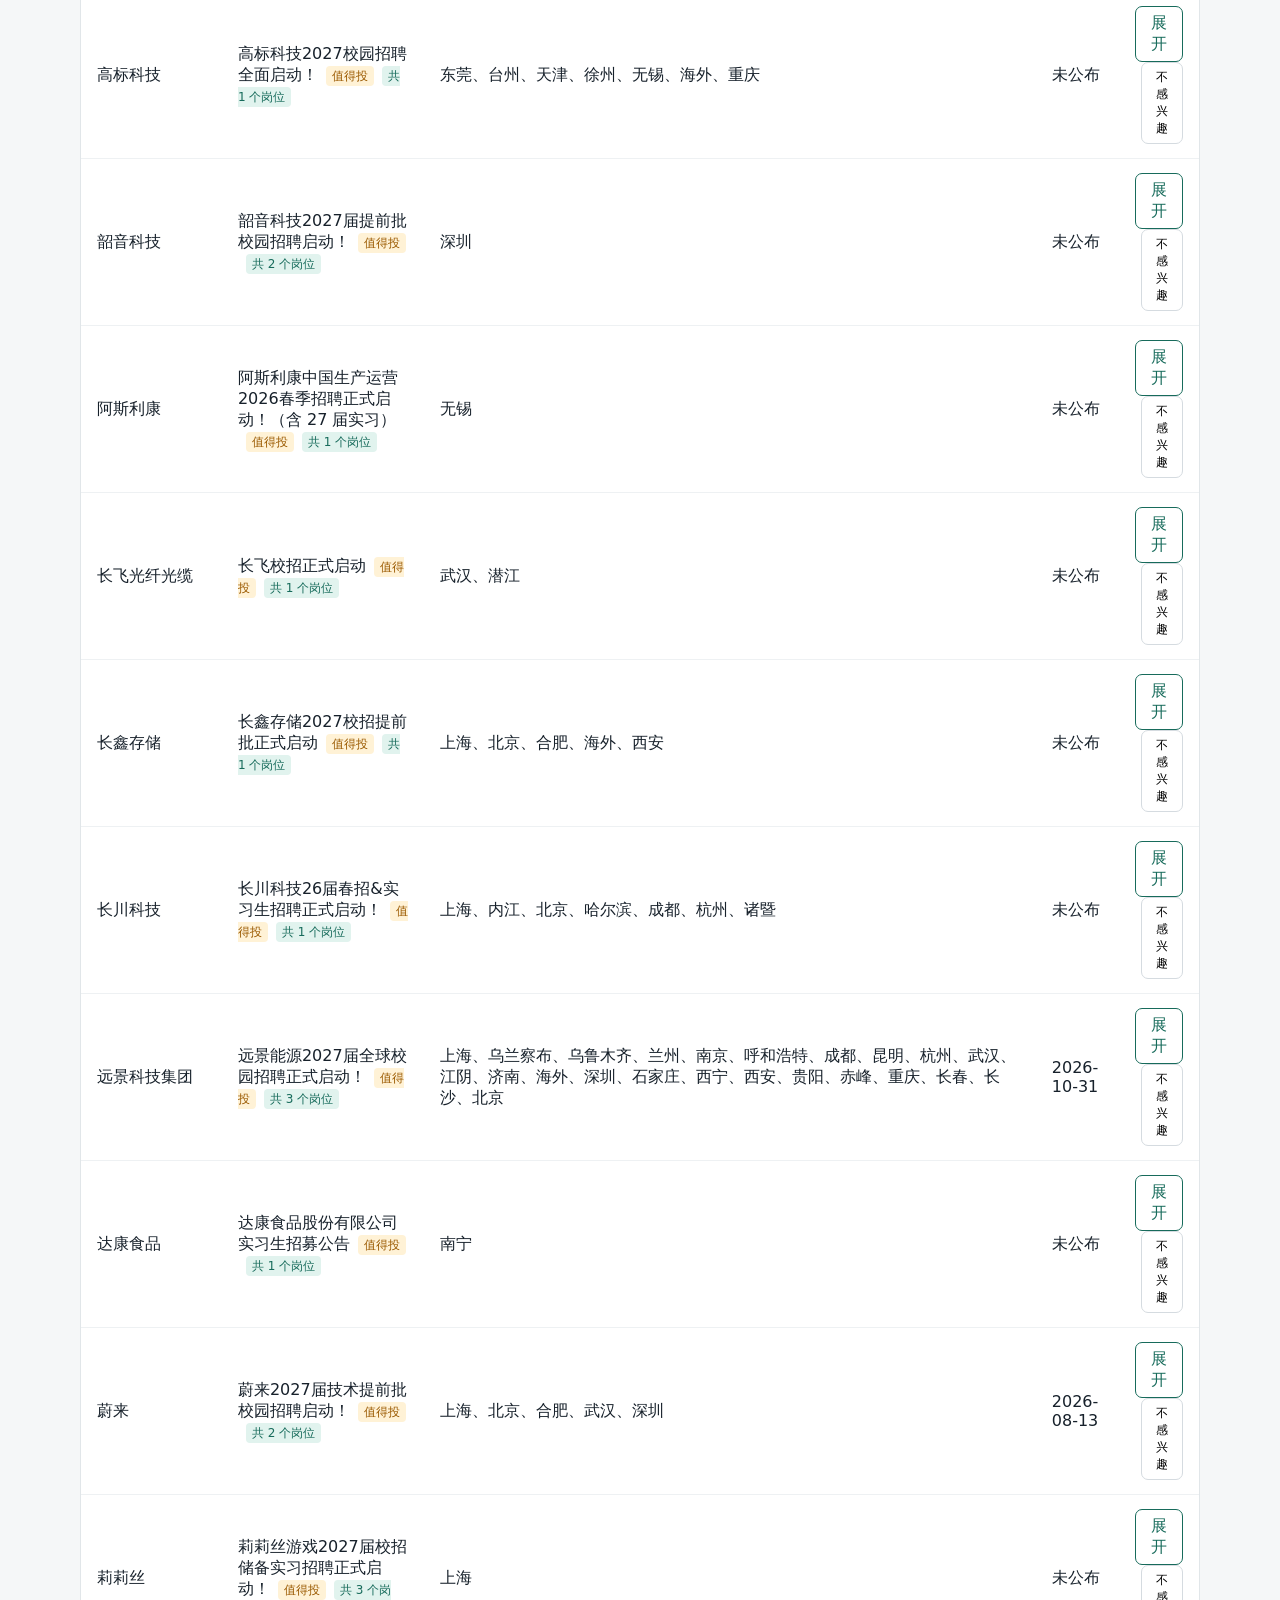
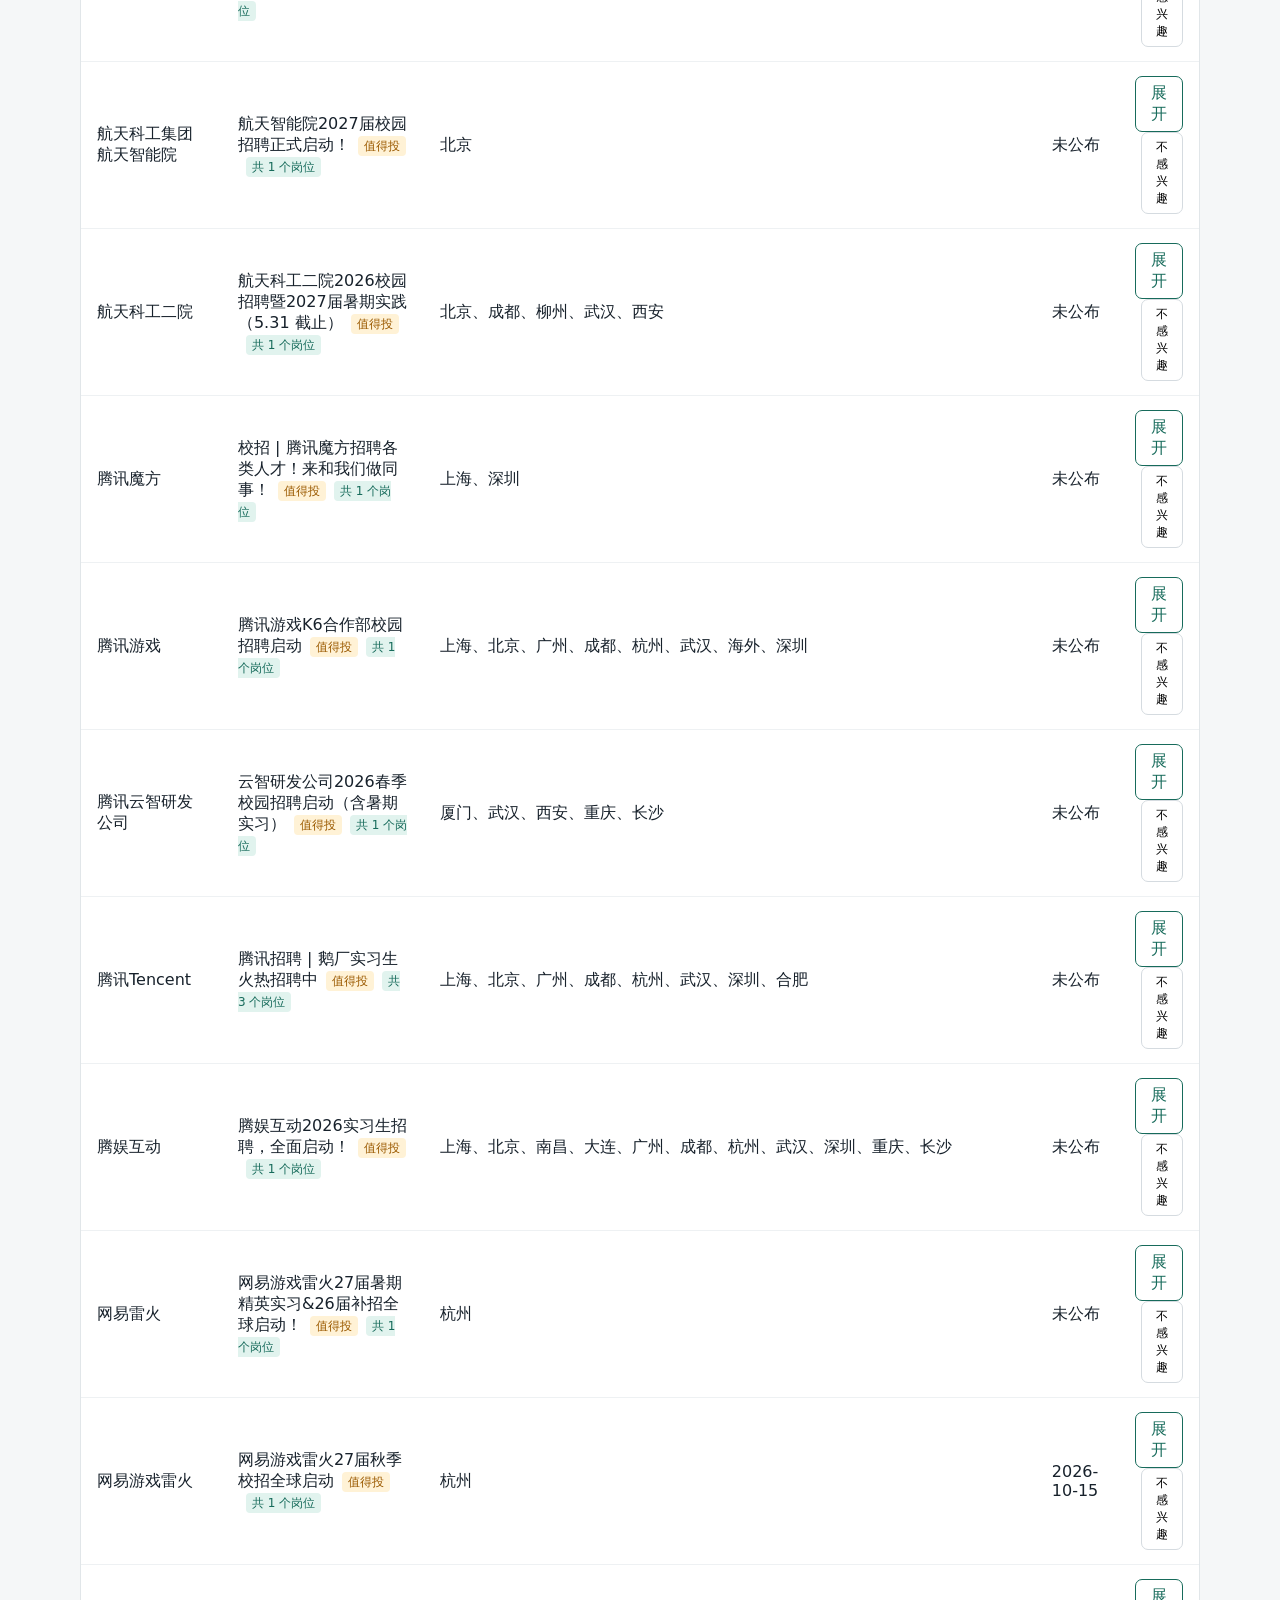
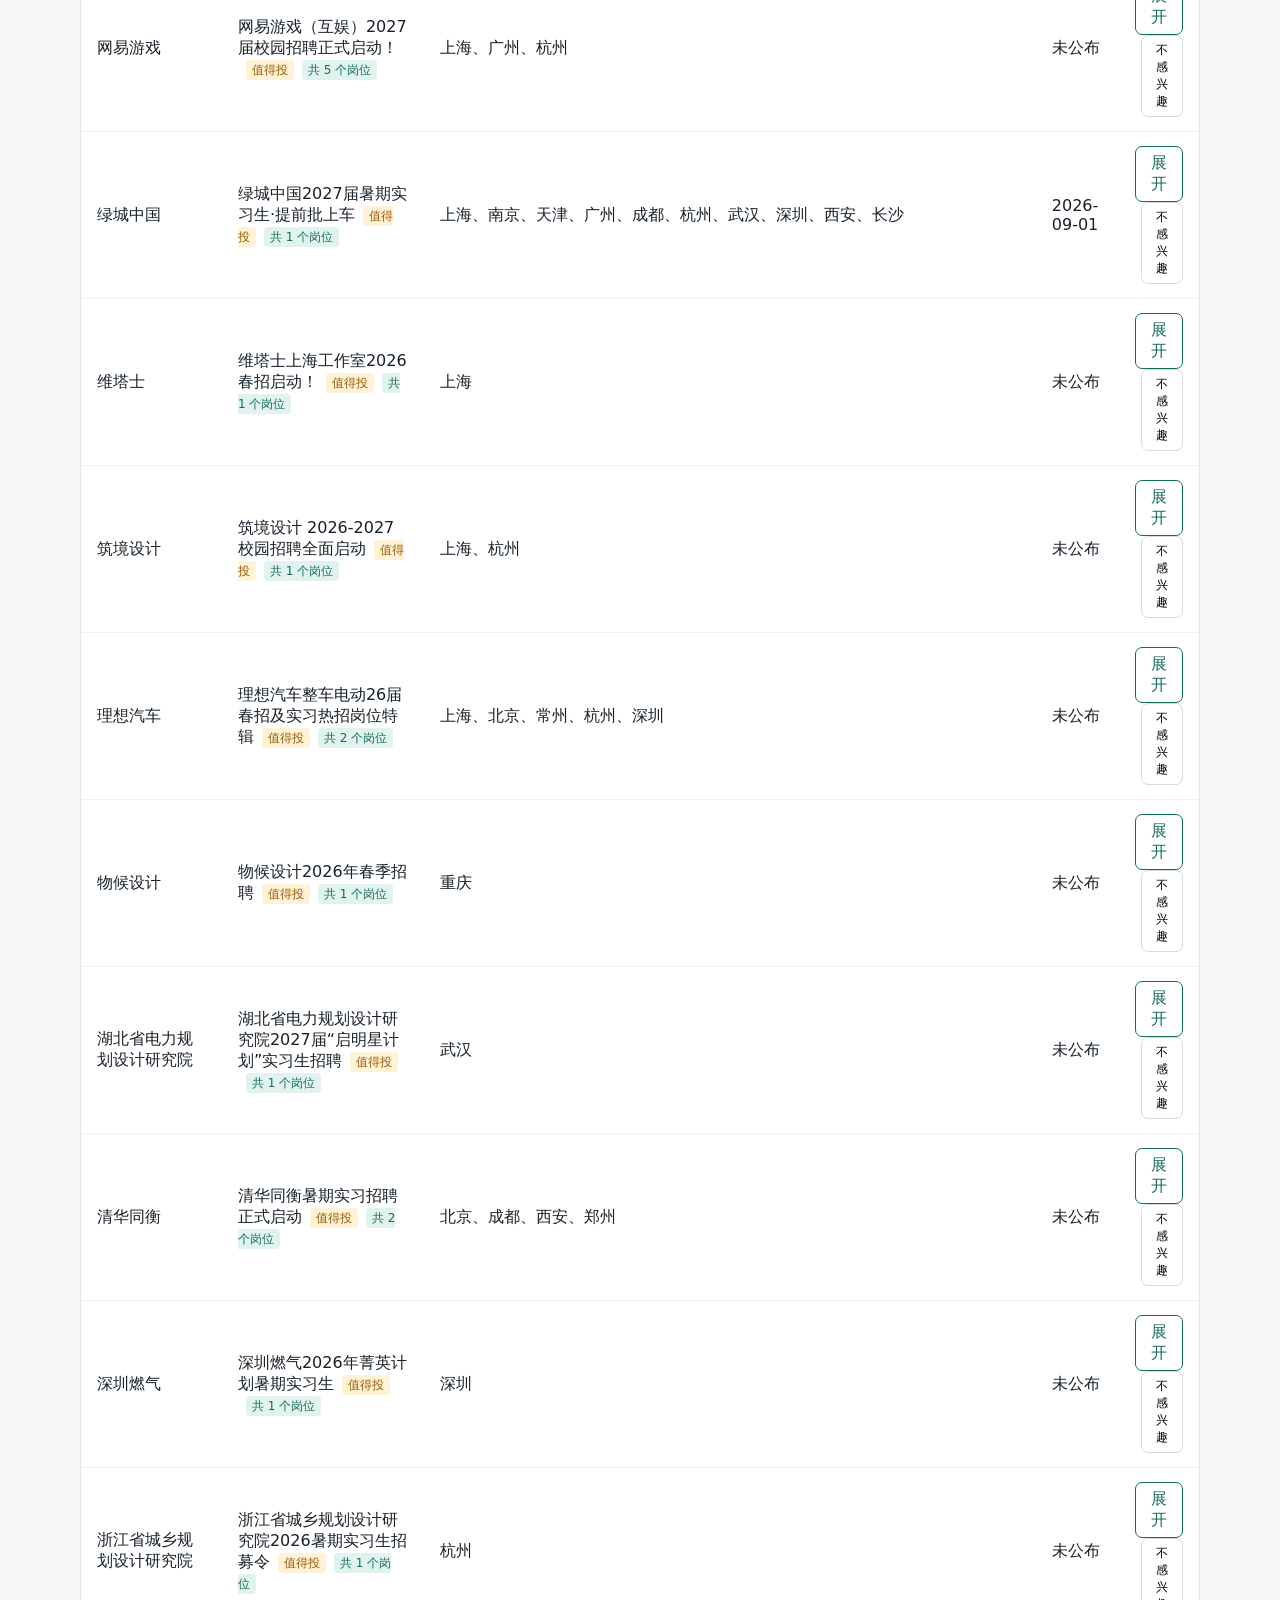
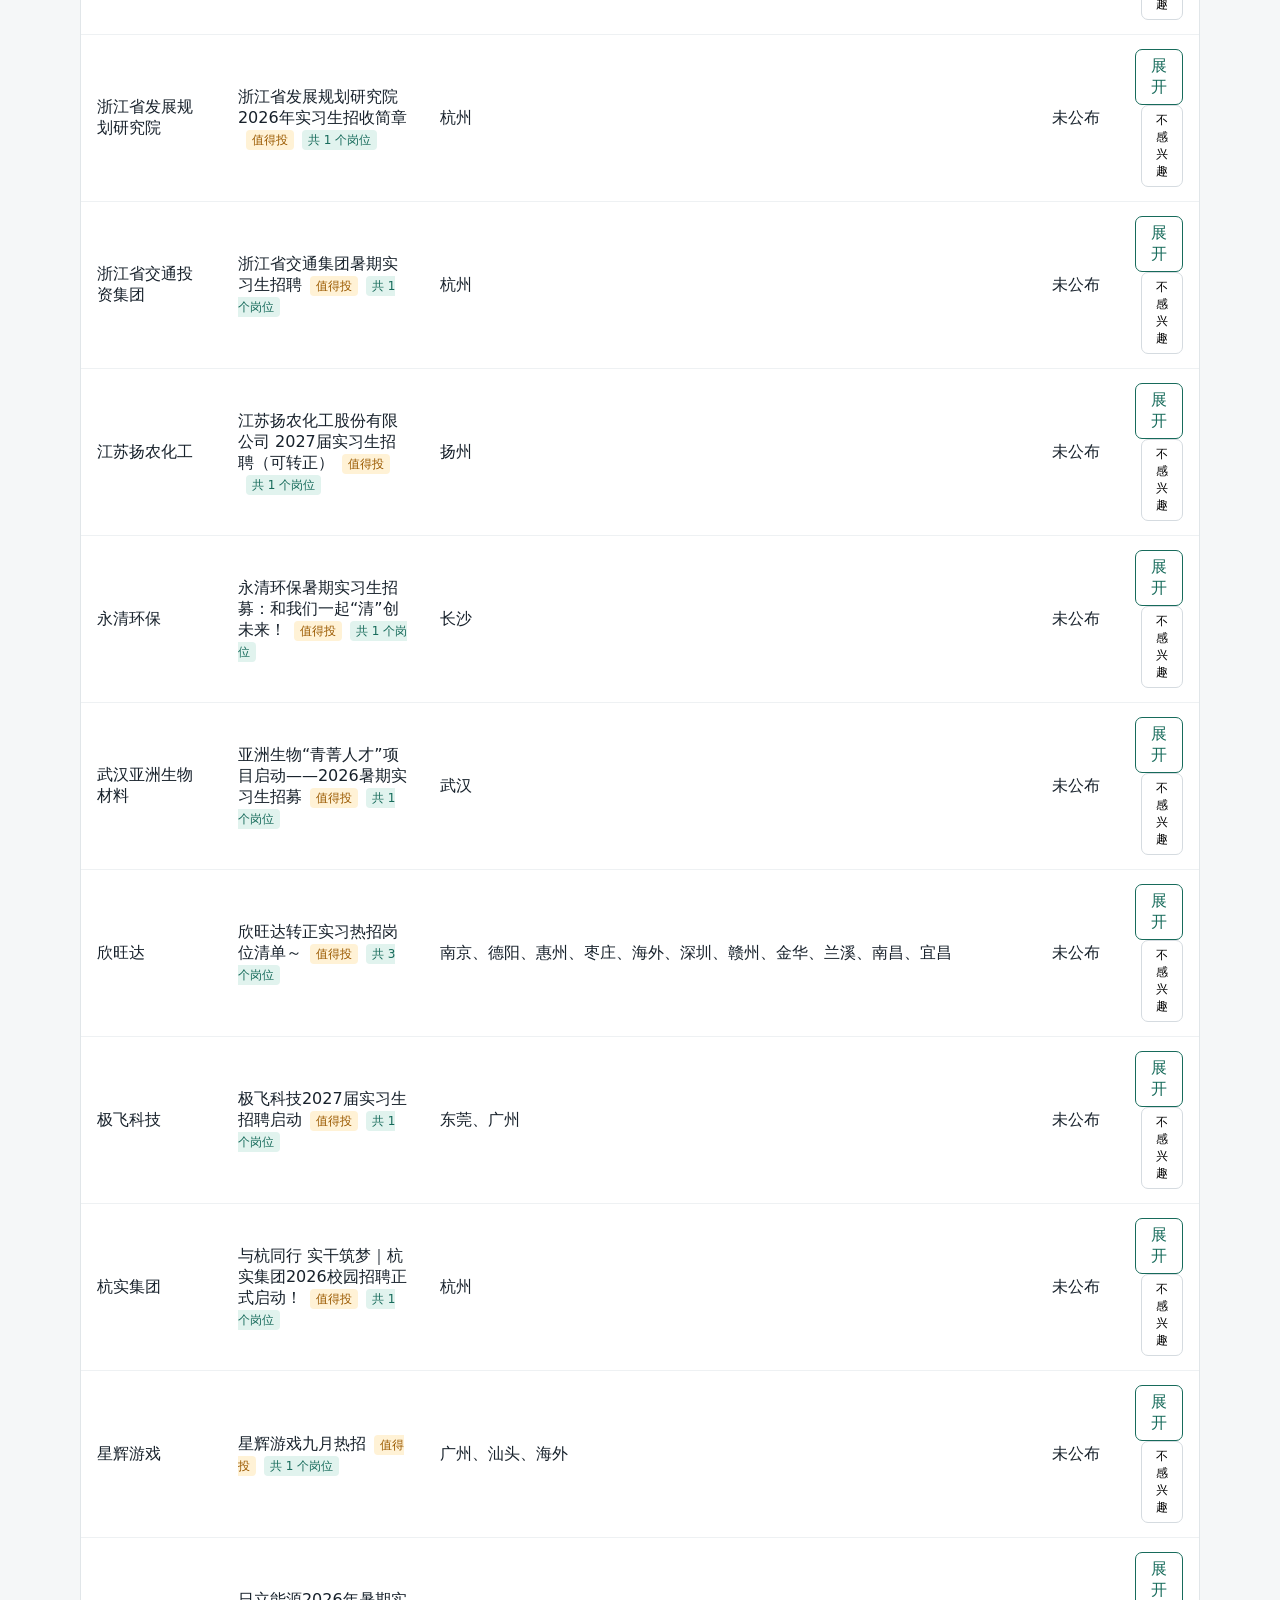
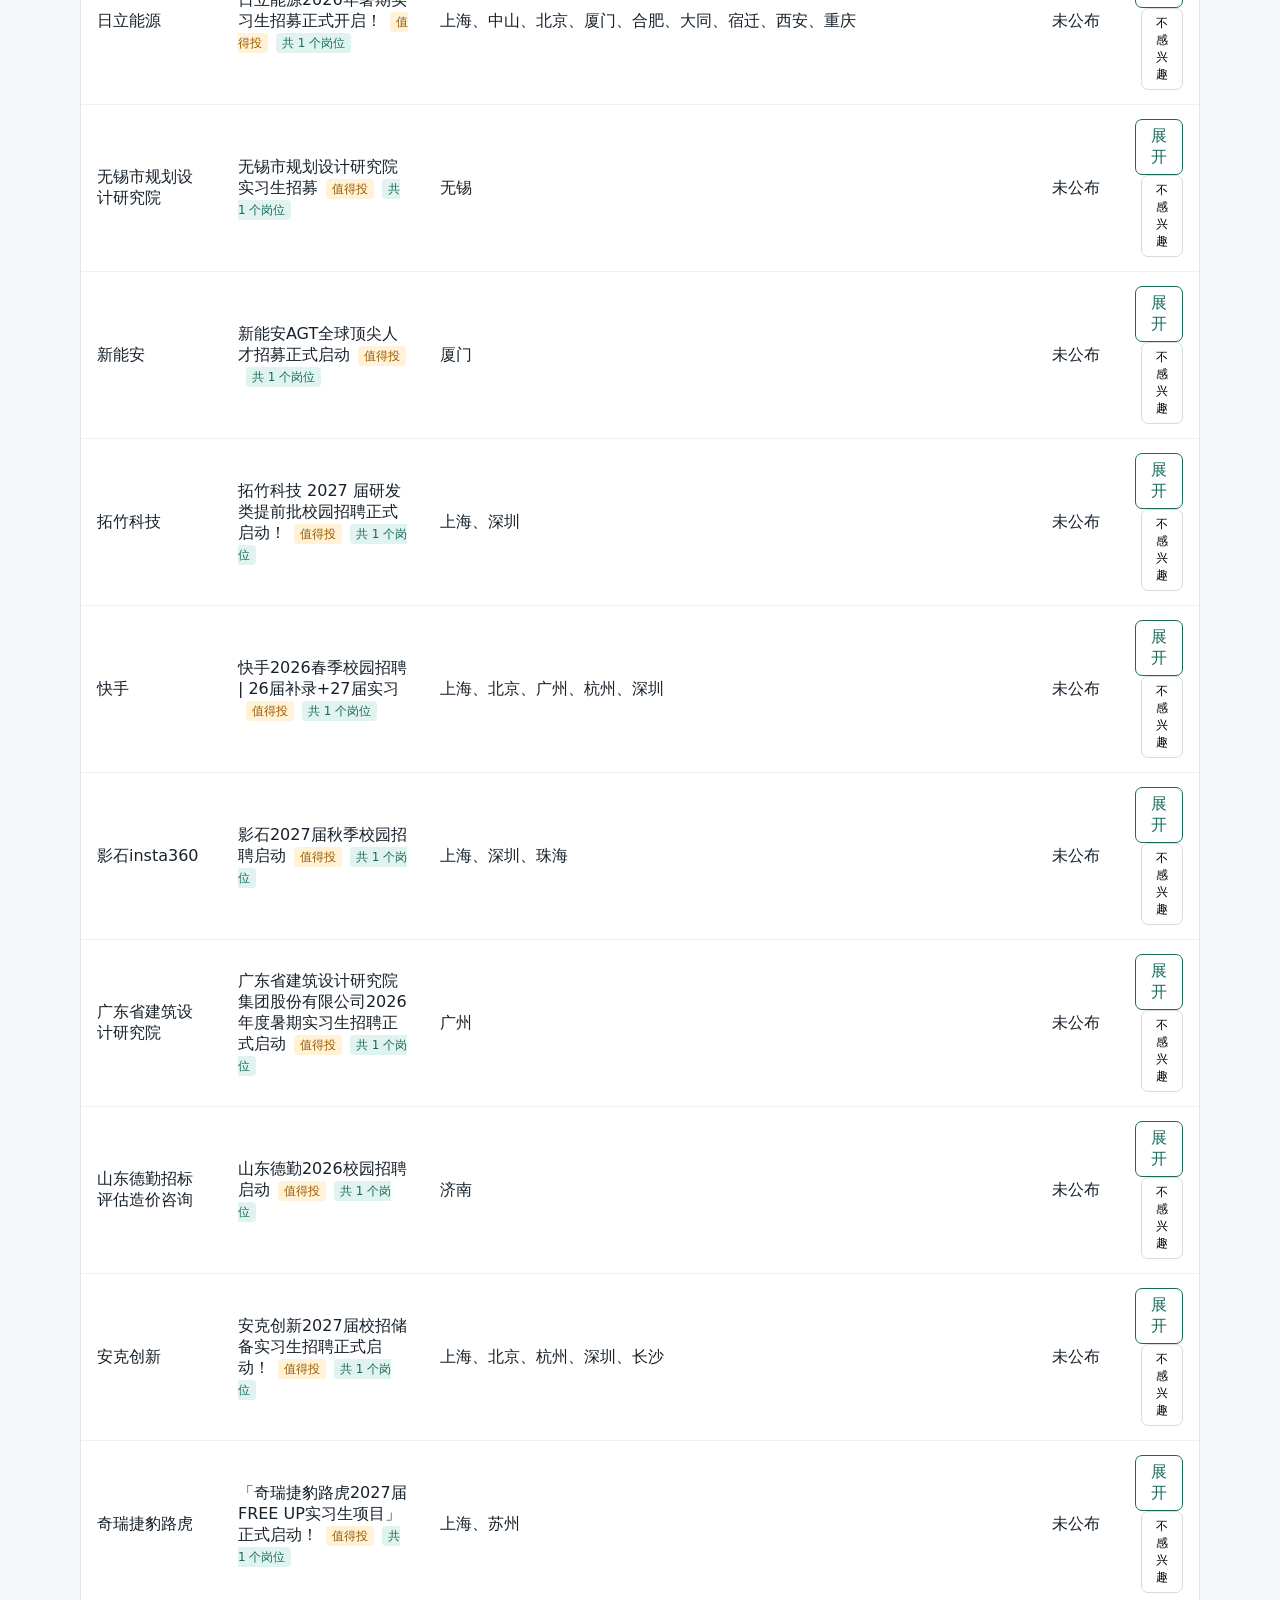
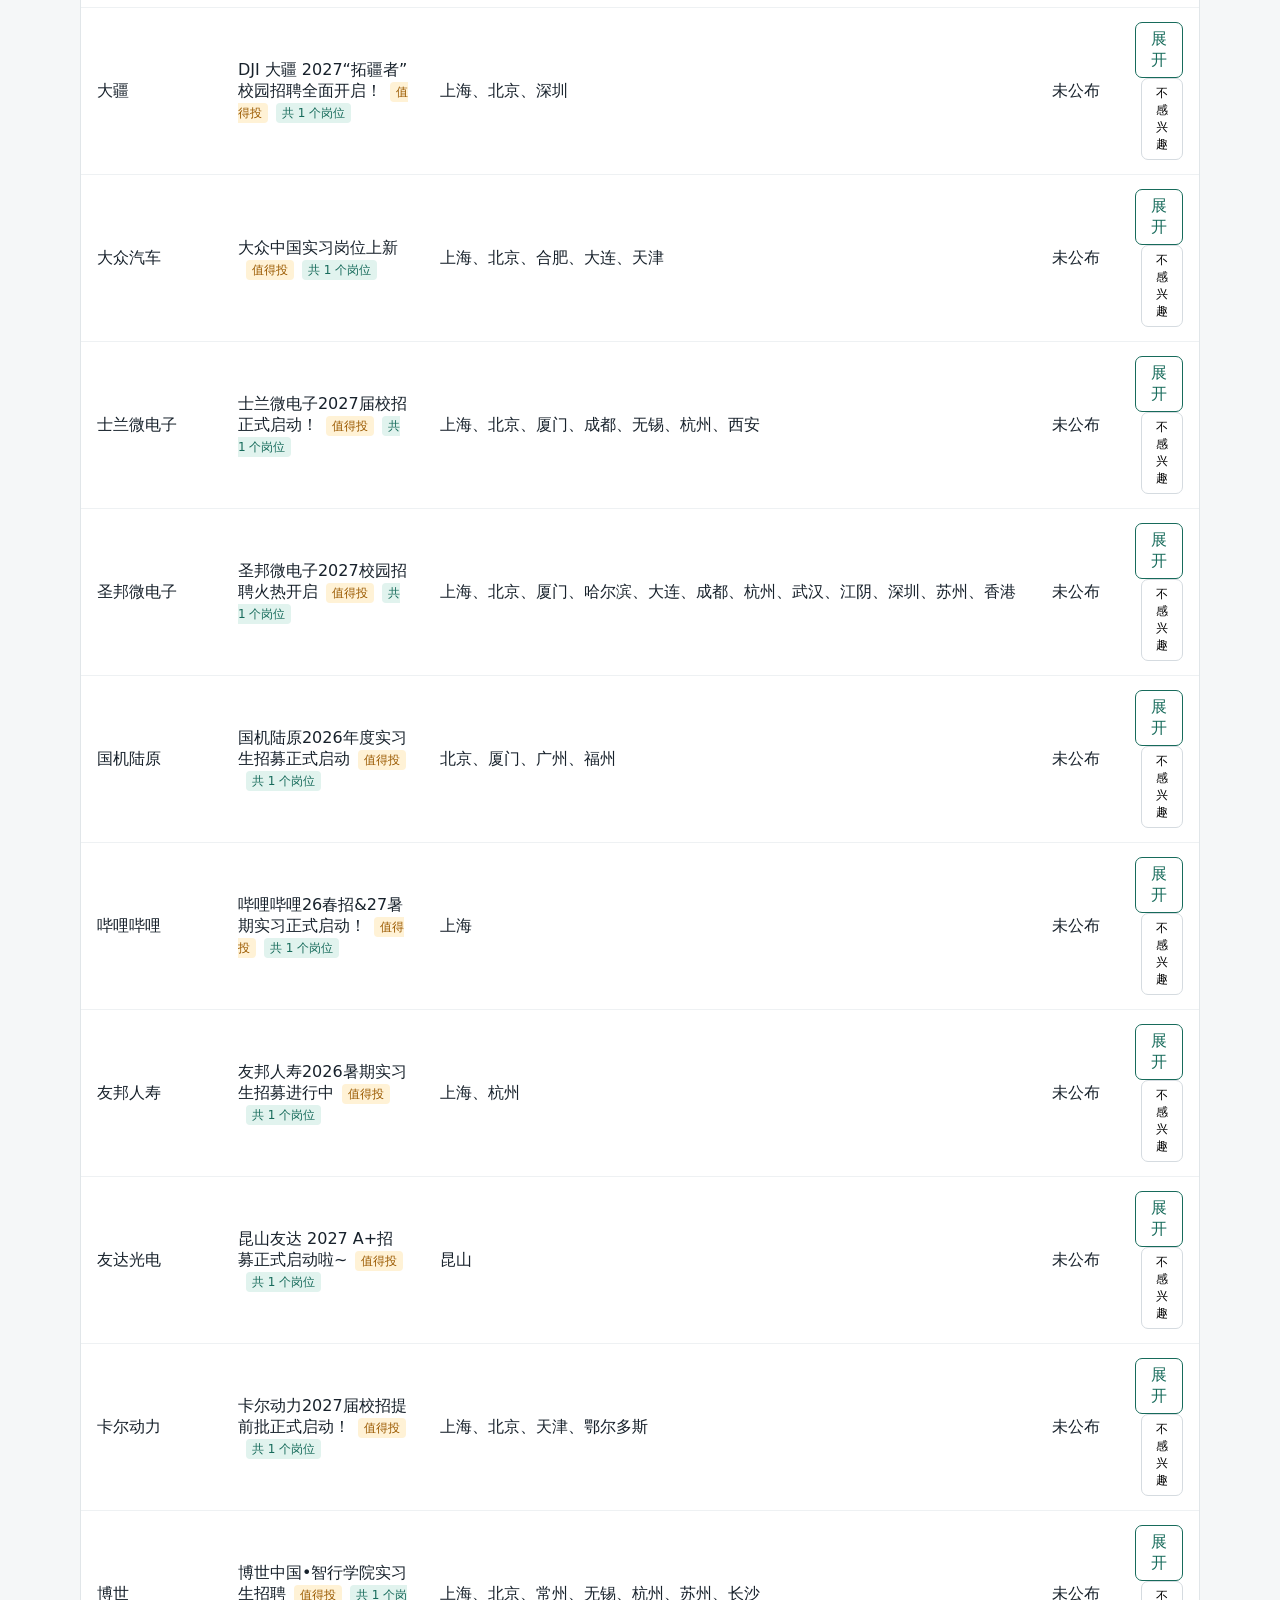
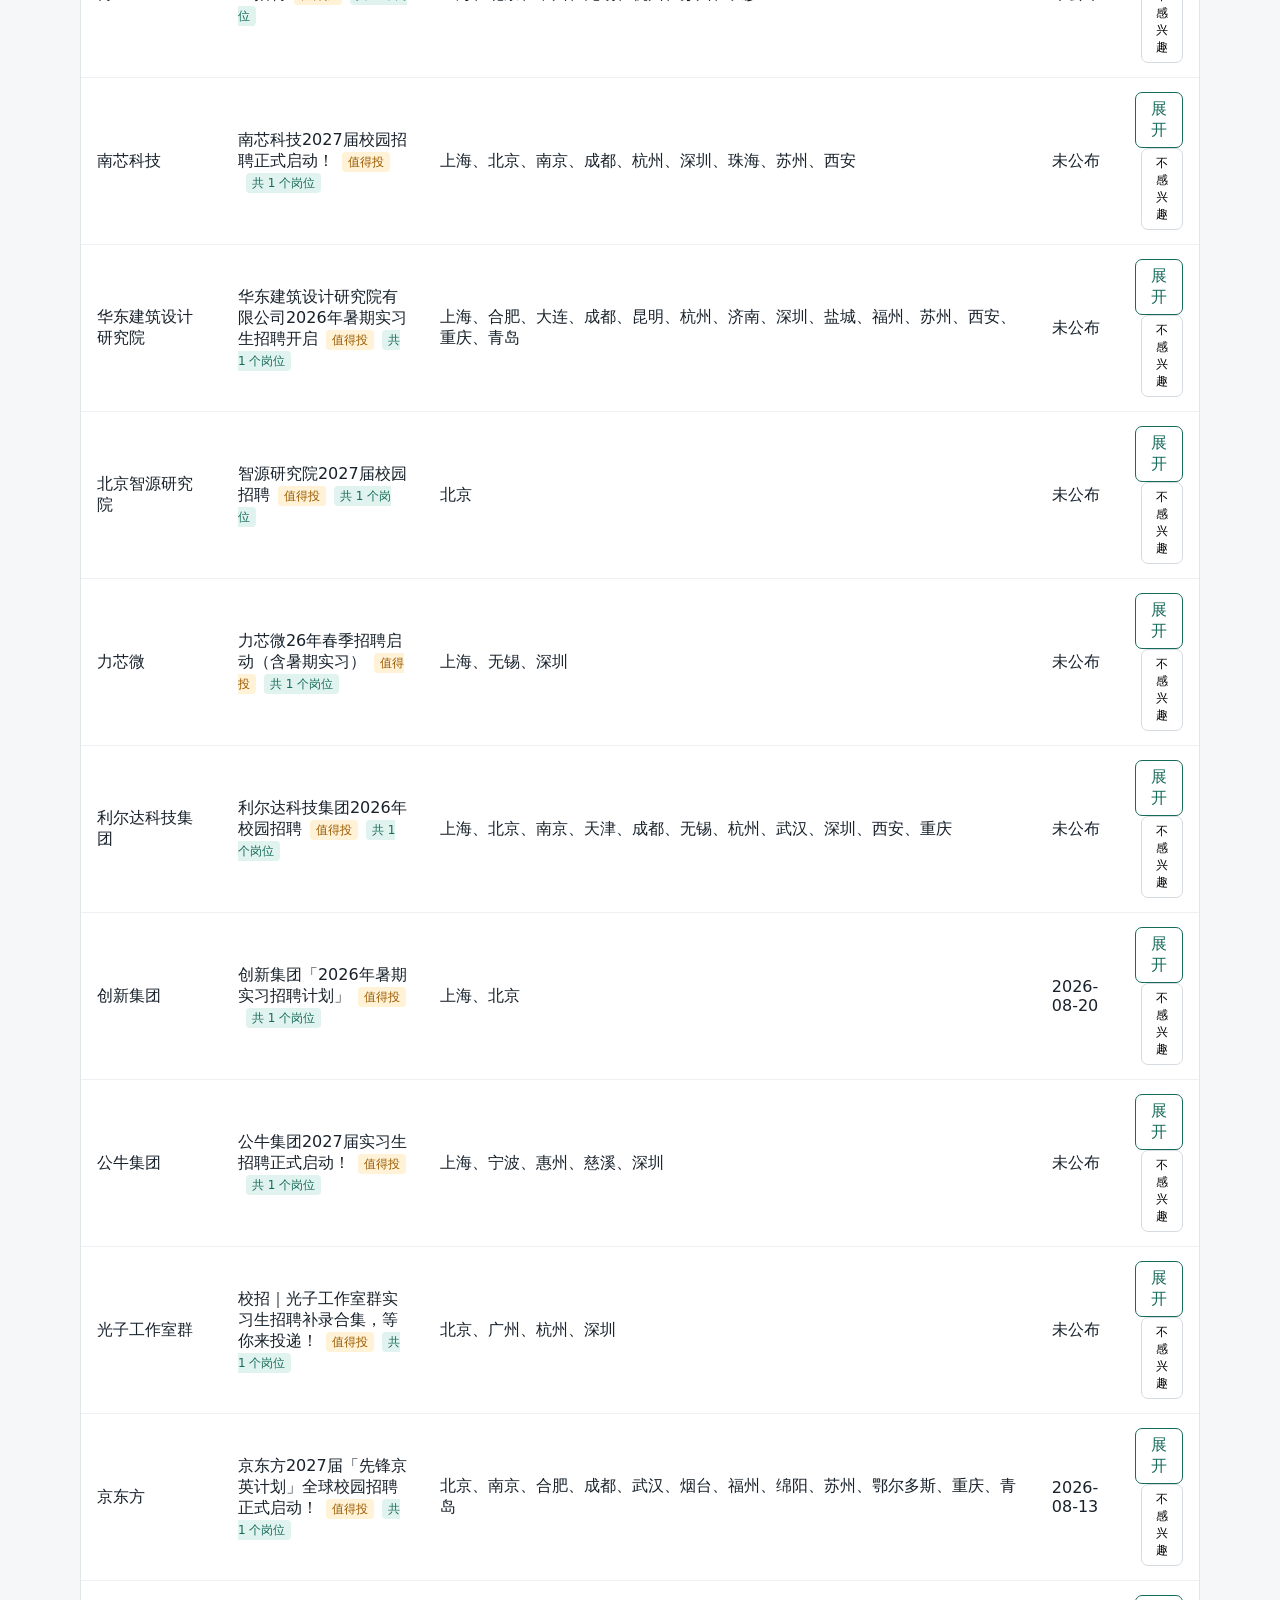
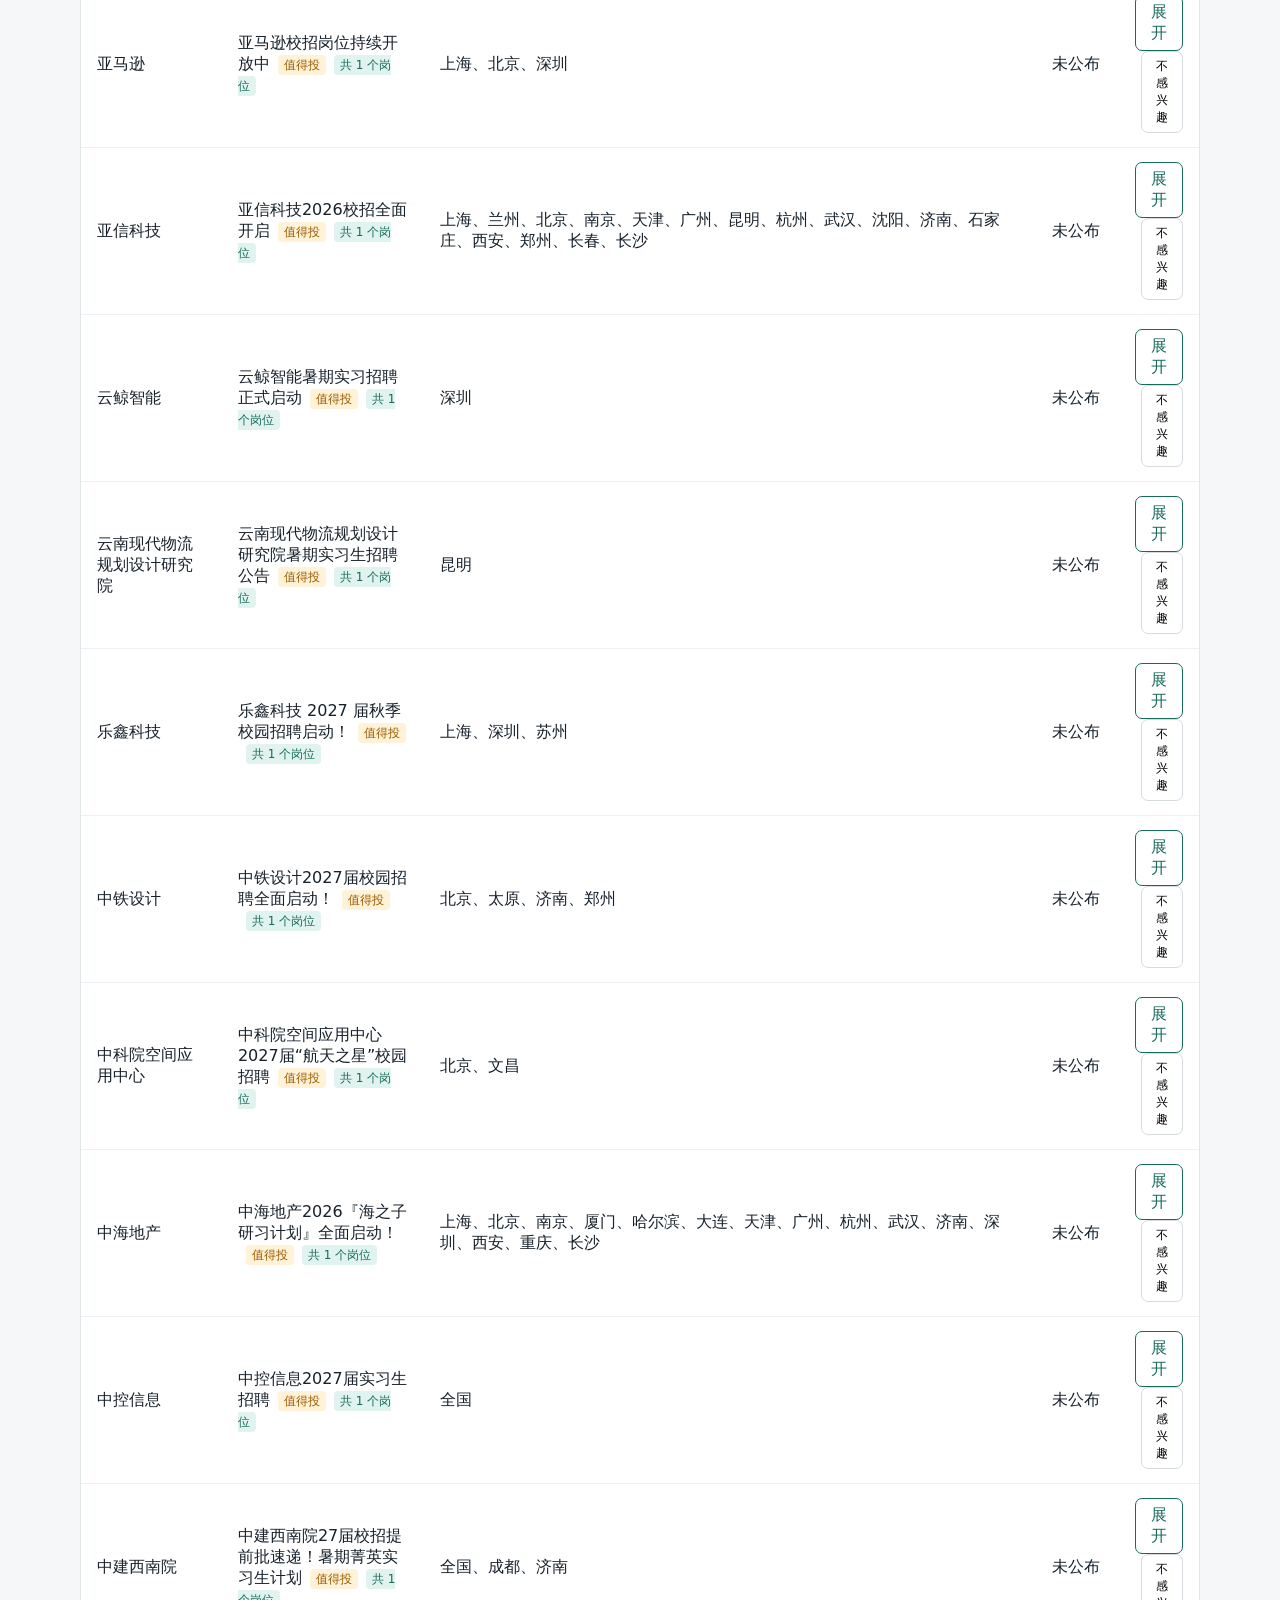
==== commit 2f08b7e7: "feat: hide all jobs from ignored companies" ====
--- a/site/index.html
+++ b/site/index.html
@@ -32,6 +32,7 @@
         </table>
       </div>
       <section id="saved-statuses" class="saved-statuses">
+        <details id="not-interested-companies-section"><summary>不感兴趣公司（0）</summary><div id="not-interested-companies-list"></div></details>
         <details id="applied-section"><summary>已投递（0）</summary><div id="applied-list"></div></details>
         <details id="not-interested-section"><summary>不感兴趣（0）</summary><div id="not-interested-list"></div></details>
       </section>
--- a/site/assets/style.css
+++ b/site/assets/style.css
@@ -27,6 +27,7 @@
 .priority-4 { color: #68737d; background: #eef1f3; }
 .company-count { margin-left: 8px; color: #176b5b; background: #e1f3ee; padding: 3px 6px; border-radius: 4px; font-size: 12px; }
 .expand { min-height: auto; color: #176b5b; background: #fff; border-color: #176b5b; padding: 6px 10px; }
+.mark-company, .undo-company { min-height: auto; margin-left: 6px; padding: 6px 8px; font-size: 12px; }
 .job-detail td { background: #fafcfc; }
 .mark-job, .undo-job { min-height: auto; margin: 6px 0 0 6px; padding: 6px 8px; font-size: 12px; }
 .saved-statuses { margin-top: 18px; }
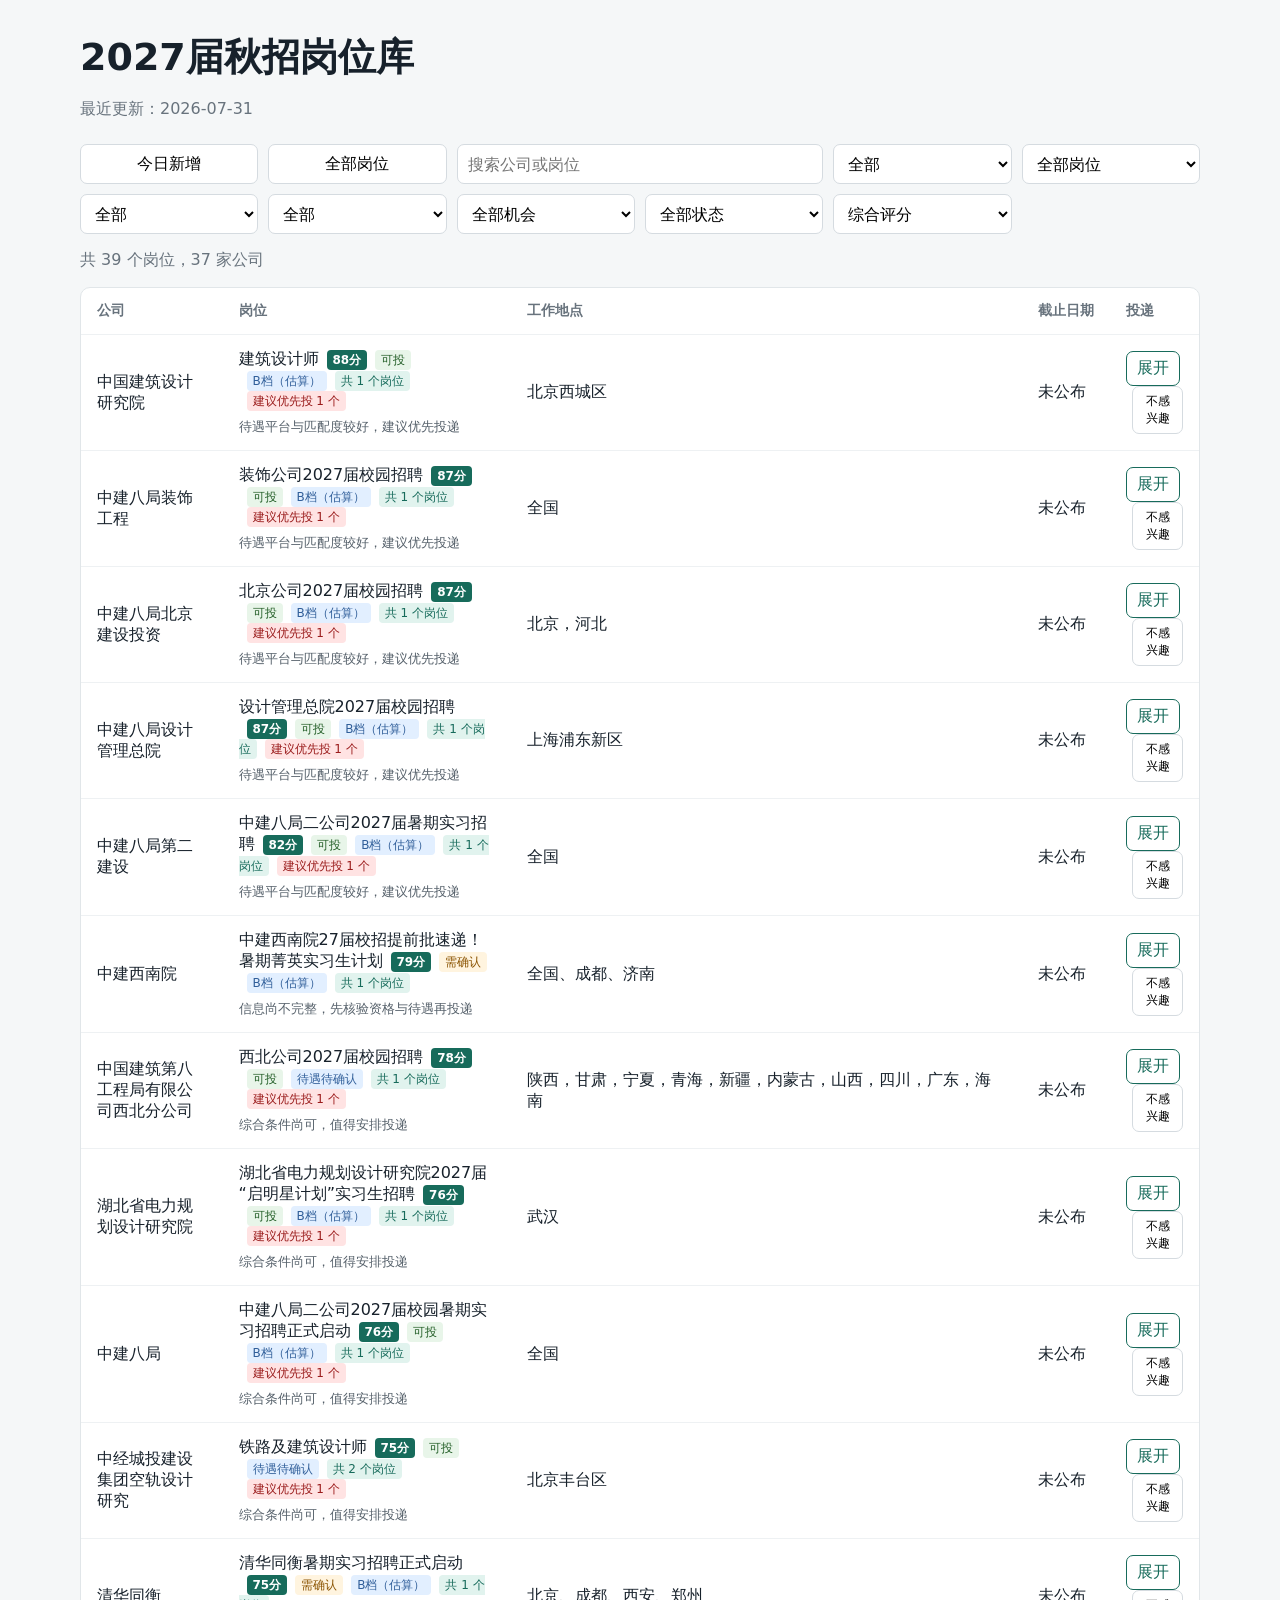
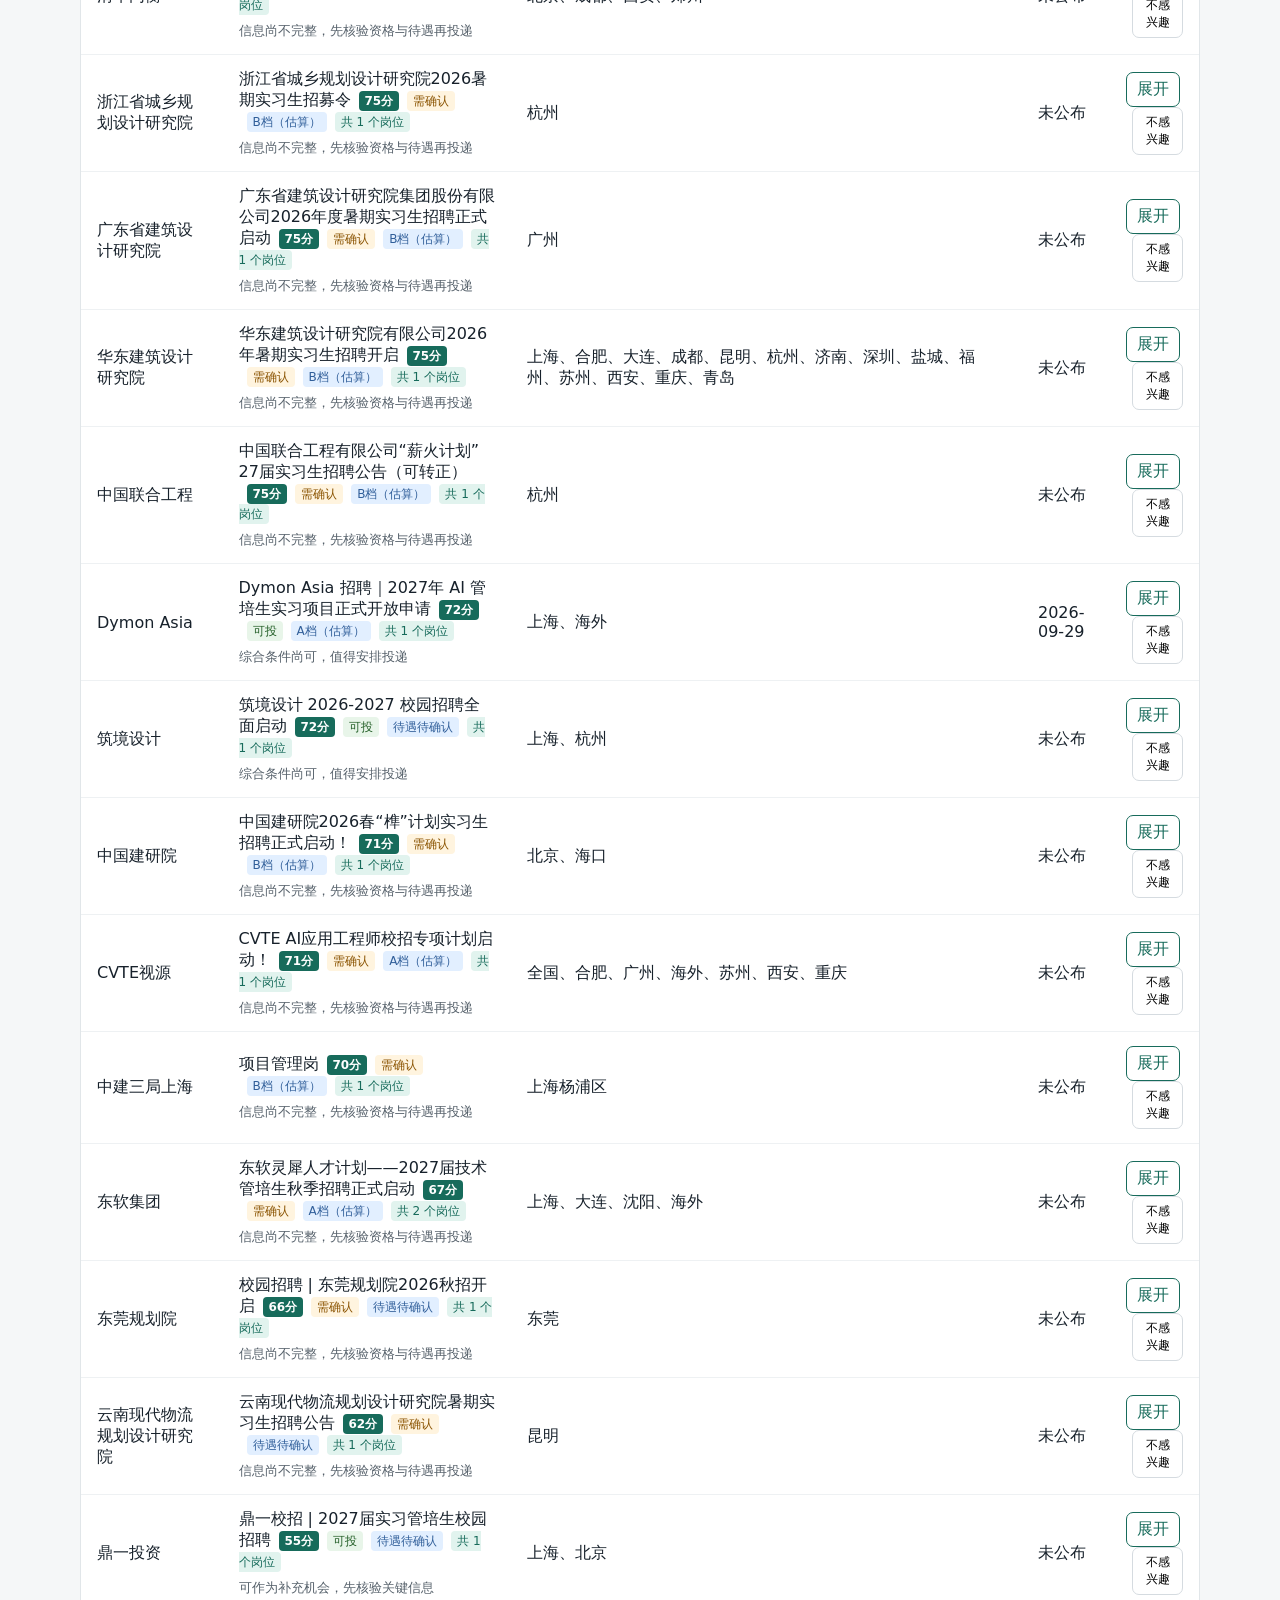
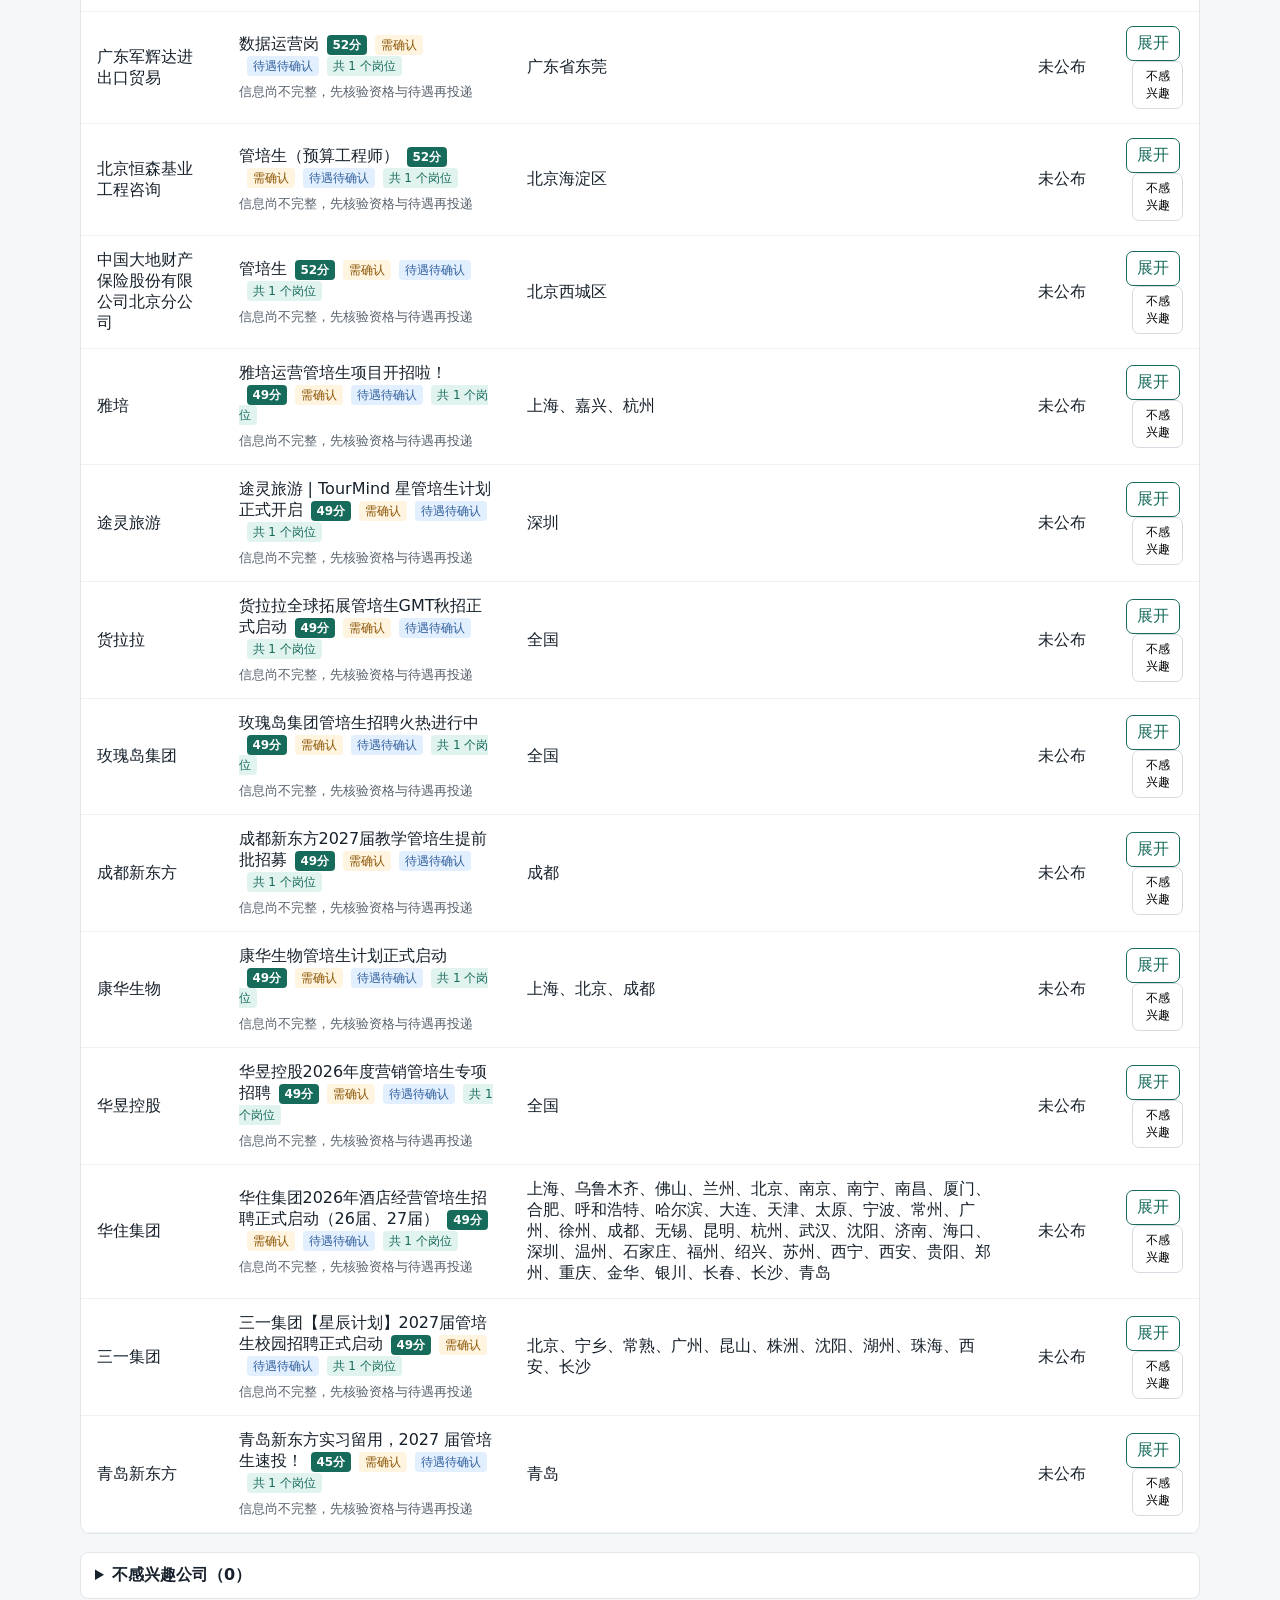
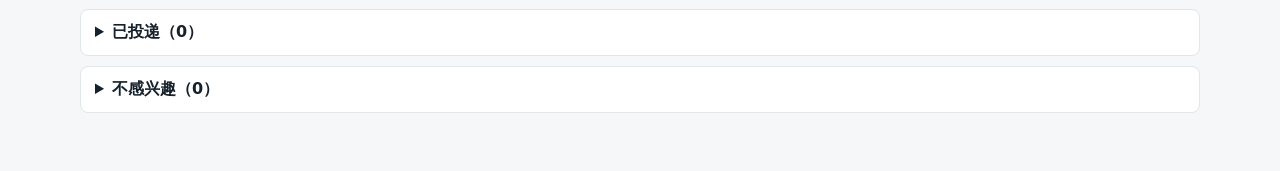
==== commit 6a483f52: "feat: add transparent job scoring" ====
--- a/site/index.html
+++ b/site/index.html
@@ -1,42 +1,42 @@
-<!doctype html>
-<html lang="zh-CN">
-  <head>
-    <meta charset="utf-8">
-    <meta name="viewport" content="width=device-width, initial-scale=1">
-    <title>2027届秋招岗位库</title>
-    <link rel="stylesheet" href="assets/style.css">
-  </head>
-  <body>
-    <main>
-      <h1>2027届秋招岗位库</h1>
-      <p id="updated" class="muted">最近更新：加载中</p>
-      <section class="controls" aria-label="岗位筛选">
-        <button id="today" type="button">今日新增</button>
-        <button id="all" type="button">全部岗位</button>
-        <input id="search" type="search" placeholder="搜索公司或岗位">
-        <select id="category" aria-label="岗位方向"></select>
-        <select id="job-group" aria-label="岗位类别"><option value="">全部岗位</option><option value="architecture">建筑类</option><option value="other">其他类</option></select>
-        <select id="city" aria-label="城市"></select>
-        <select id="level" aria-label="匹配等级"><option>全部</option><option>A</option><option>B</option><option>C</option></select>
-        <select id="opportunity-filter" aria-label="机会类型"><option value="">全部机会</option><option value="full_time">正式岗</option><option value="internship">实习</option><option value="mixed">正式/实习混合</option></select>
-        <select id="verification-filter" aria-label="核验状态"><option value="">全部状态</option><option value="verified">已核验</option><option value="pending">待核验</option></select>
-        <select id="order" aria-label="排序"><option>优先级</option><option>更新时间</option></select>
-      </section>
-      <p id="count" class="muted"></p>
-      <p id="error" hidden>岗位数据暂时不可用，请稍后刷新。</p>
-      <p id="empty" hidden>当前筛选下暂无岗位。</p>
-      <div class="table-wrap">
-        <table>
-          <thead><tr><th>公司</th><th>岗位</th><th>工作地点</th><th>截止日期</th><th>投递</th></tr></thead>
-          <tbody id="jobs-body"></tbody>
-        </table>
-      </div>
-      <section id="saved-statuses" class="saved-statuses">
-        <details id="not-interested-companies-section"><summary>不感兴趣公司（0）</summary><div id="not-interested-companies-list"></div></details>
-        <details id="applied-section"><summary>已投递（0）</summary><div id="applied-list"></div></details>
-        <details id="not-interested-section"><summary>不感兴趣（0）</summary><div id="not-interested-list"></div></details>
-      </section>
-    </main>
-    <script type="module" src="assets/app.js"></script>
-  </body>
-</html>
+<!doctype html>
+<html lang="zh-CN">
+  <head>
+    <meta charset="utf-8">
+    <meta name="viewport" content="width=device-width, initial-scale=1">
+    <title>2027届秋招岗位库</title>
+    <link rel="stylesheet" href="assets/style.css">
+  </head>
+  <body>
+    <main>
+      <h1>2027届秋招岗位库</h1>
+      <p id="updated" class="muted">最近更新：加载中</p>
+      <section class="controls" aria-label="岗位筛选">
+        <button id="today" type="button">今日新增</button>
+        <button id="all" type="button">全部岗位</button>
+        <input id="search" type="search" placeholder="搜索公司或岗位">
+        <select id="category" aria-label="岗位方向"></select>
+        <select id="job-group" aria-label="岗位类别"><option value="">全部岗位</option><option value="architecture">建筑类</option><option value="other">其他类</option></select>
+        <select id="city" aria-label="城市"></select>
+        <select id="level" aria-label="匹配等级"><option>全部</option><option>A</option><option>B</option><option>C</option></select>
+        <select id="opportunity-filter" aria-label="机会类型"><option value="">全部机会</option><option value="full_time">正式岗</option><option value="internship">实习</option><option value="mixed">正式/实习混合</option></select>
+        <select id="verification-filter" aria-label="核验状态"><option value="">全部状态</option><option value="verified">已核验</option><option value="pending">待核验</option></select>
+        <select id="order" aria-label="排序"><option>综合评分</option><option>更新时间</option></select>
+      </section>
+      <p id="count" class="muted"></p>
+      <p id="error" hidden>岗位数据暂时不可用，请稍后刷新。</p>
+      <p id="empty" hidden>当前筛选下暂无岗位。</p>
+      <div class="table-wrap">
+        <table>
+          <thead><tr><th>公司</th><th>岗位</th><th>工作地点</th><th>截止日期</th><th>投递</th></tr></thead>
+          <tbody id="jobs-body"></tbody>
+        </table>
+      </div>
+      <section id="saved-statuses" class="saved-statuses">
+        <details id="not-interested-companies-section"><summary>不感兴趣公司（0）</summary><div id="not-interested-companies-list"></div></details>
+        <details id="applied-section"><summary>已投递（0）</summary><div id="applied-list"></div></details>
+        <details id="not-interested-section"><summary>不感兴趣（0）</summary><div id="not-interested-list"></div></details>
+      </section>
+    </main>
+    <script type="module" src="assets/app.js"></script>
+  </body>
+</html>
--- a/site/assets/style.css
+++ b/site/assets/style.css
@@ -1,39 +1,51 @@
-:root { font-family: "Microsoft YaHei", system-ui, sans-serif; color: #17212b; background: #f5f7f8; }
-body { margin: 0; }
-main { max-width: 1120px; margin: 0 auto; padding: 32px 20px 48px; }
-h1 { margin: 0 0 8px; font-size: clamp(26px, 4vw, 38px); }
-.muted { color: #68737d; }
-.controls { display: grid; grid-template-columns: repeat(6, minmax(0, 1fr)); gap: 10px; margin: 24px 0 14px; }
-input, select, button { min-height: 40px; border: 1px solid #d5dbe0; background: #fff; border-radius: 7px; padding: 0 10px; font: inherit; }
-button { cursor: pointer; }
-#search { grid-column: span 2; }
-.table-wrap { overflow-x: auto; background: #fff; border: 1px solid #e1e6e9; border-radius: 10px; }
-table { width: 100%; border-collapse: collapse; min-width: 720px; }
-th, td { padding: 14px 16px; text-align: left; border-bottom: 1px solid #eef1f3; }
-th { color: #68737d; font-size: 14px; font-weight: 600; }
-.apply { color: #fff; background: #176b5b; text-decoration: none; padding: 8px 12px; border-radius: 6px; white-space: nowrap; }
-.badge { margin-left: 8px; color: #176b5b; background: #e1f3ee; padding: 3px 6px; border-radius: 4px; font-size: 12px; }
-.verification-official, .verification-pending { margin-left: 8px; padding: 3px 6px; border-radius: 4px; font-size: 12px; }
-.verification-official { color: #256029; background: #e8f5e9; }
-.verification-pending { color: #8a5300; background: #fff4df; }
-.opportunity-full_time, .opportunity-internship, .opportunity-mixed { margin-left: 8px; padding: 3px 6px; border-radius: 4px; font-size: 12px; }
-.opportunity-full_time { color: #256029; background: #e8f5e9; }
-.opportunity-internship { color: #315f9a; background: #e2efff; }
-.opportunity-mixed { color: #71509a; background: #f0e5ff; }
-.priority-1, .priority-2, .priority-3, .priority-4 { margin-left: 8px; padding: 3px 6px; border-radius: 4px; font-size: 12px; }
-.priority-1 { color: #9a1b1b; background: #ffe3e3; }
-.priority-2 { color: #9b5a00; background: #fff2d6; }
-.priority-3 { color: #315f9a; background: #e2efff; }
-.priority-4 { color: #68737d; background: #eef1f3; }
-.company-count { margin-left: 8px; color: #176b5b; background: #e1f3ee; padding: 3px 6px; border-radius: 4px; font-size: 12px; }
-.expand { min-height: auto; color: #176b5b; background: #fff; border-color: #176b5b; padding: 6px 10px; }
-.mark-company, .undo-company { min-height: auto; margin-left: 6px; padding: 6px 8px; font-size: 12px; }
-.job-detail td { background: #fafcfc; }
-.mark-job, .undo-job { min-height: auto; margin: 6px 0 0 6px; padding: 6px 8px; font-size: 12px; }
-.saved-statuses { margin-top: 18px; }
-.saved-statuses details { margin: 10px 0; padding: 12px 14px; background: #fff; border: 1px solid #e1e6e9; border-radius: 8px; }
-.saved-statuses summary { cursor: pointer; font-weight: 600; }
-.saved-company { margin-top: 10px; padding-top: 10px; border-top: 1px solid #eef1f3; }
-.saved-company div { margin-top: 6px; }
-#empty, #error { margin: 18px 0; padding: 14px; background: #fff4df; border-radius: 8px; }
-@media (max-width: 760px) { .controls { grid-template-columns: repeat(2, minmax(0, 1fr)); } #search { grid-column: span 2; } th, td { padding: 12px; } }
+:root { font-family: "Microsoft YaHei", system-ui, sans-serif; color: #17212b; background: #f5f7f8; }
+body { margin: 0; }
+main { max-width: 1120px; margin: 0 auto; padding: 32px 20px 48px; }
+h1 { margin: 0 0 8px; font-size: clamp(26px, 4vw, 38px); }
+.muted { color: #68737d; }
+.controls { display: grid; grid-template-columns: repeat(6, minmax(0, 1fr)); gap: 10px; margin: 24px 0 14px; }
+input, select, button { min-height: 40px; border: 1px solid #d5dbe0; background: #fff; border-radius: 7px; padding: 0 10px; font: inherit; }
+button { cursor: pointer; }
+#search { grid-column: span 2; }
+.table-wrap { overflow-x: auto; background: #fff; border: 1px solid #e1e6e9; border-radius: 10px; }
+table { width: 100%; border-collapse: collapse; min-width: 720px; }
+th, td { padding: 14px 16px; text-align: left; border-bottom: 1px solid #eef1f3; }
+th { color: #68737d; font-size: 14px; font-weight: 600; }
+.apply { color: #fff; background: #176b5b; text-decoration: none; padding: 8px 12px; border-radius: 6px; white-space: nowrap; }
+.badge { margin-left: 8px; color: #176b5b; background: #e1f3ee; padding: 3px 6px; border-radius: 4px; font-size: 12px; }
+.verification-official, .verification-pending { margin-left: 8px; padding: 3px 6px; border-radius: 4px; font-size: 12px; }
+.verification-official { color: #256029; background: #e8f5e9; }
+.verification-pending { color: #8a5300; background: #fff4df; }
+.opportunity-full_time, .opportunity-internship, .opportunity-mixed { margin-left: 8px; padding: 3px 6px; border-radius: 4px; font-size: 12px; }
+.opportunity-full_time { color: #256029; background: #e8f5e9; }
+.opportunity-internship { color: #315f9a; background: #e2efff; }
+.opportunity-mixed { color: #71509a; background: #f0e5ff; }
+.priority-1, .priority-2, .priority-3, .priority-4 { margin-left: 8px; padding: 3px 6px; border-radius: 4px; font-size: 12px; }
+.priority-1 { color: #9a1b1b; background: #ffe3e3; }
+.priority-2 { color: #9b5a00; background: #fff2d6; }
+.priority-3 { color: #315f9a; background: #e2efff; }
+.priority-4 { color: #68737d; background: #eef1f3; }
+.score-badge, .eligibility-eligible, .eligibility-confirm, .salary-badge, .priority-count { margin-left: 8px; padding: 3px 6px; border-radius: 4px; font-size: 12px; white-space: nowrap; }
+.score-badge { color: #fff; background: #176b5b; font-weight: 700; }
+.eligibility-eligible { color: #256029; background: #e8f5e9; }
+.eligibility-confirm { color: #8a5300; background: #fff4df; }
+.salary-badge { color: #315f9a; background: #e2efff; }
+.priority-count { color: #9a1b1b; background: #ffe3e3; }
+.score-summary { margin: 8px 0 0; color: #56616b; font-size: 13px; }
+.score-details { margin-top: 9px; font-size: 13px; }
+.score-details summary { color: #176b5b; cursor: pointer; }
+.score-grid { display: grid; grid-template-columns: repeat(2, minmax(0, 1fr)); gap: 5px 12px; margin-top: 8px; }
+.score-reasons { display: grid; grid-template-columns: repeat(2, minmax(0, 1fr)); gap: 12px; }
+.score-reasons ul { margin: 5px 0 0; padding-left: 18px; }
+.company-count { margin-left: 8px; color: #176b5b; background: #e1f3ee; padding: 3px 6px; border-radius: 4px; font-size: 12px; }
+.expand { min-height: auto; color: #176b5b; background: #fff; border-color: #176b5b; padding: 6px 10px; }
+.mark-company, .undo-company { min-height: auto; margin-left: 6px; padding: 6px 8px; font-size: 12px; }
+.job-detail td { background: #fafcfc; }
+.mark-job, .undo-job { min-height: auto; margin: 6px 0 0 6px; padding: 6px 8px; font-size: 12px; }
+.saved-statuses { margin-top: 18px; }
+.saved-statuses details { margin: 10px 0; padding: 12px 14px; background: #fff; border: 1px solid #e1e6e9; border-radius: 8px; }
+.saved-statuses summary { cursor: pointer; font-weight: 600; }
+.saved-company { margin-top: 10px; padding-top: 10px; border-top: 1px solid #eef1f3; }
+.saved-company div { margin-top: 6px; }
+#empty, #error { margin: 18px 0; padding: 14px; background: #fff4df; border-radius: 8px; }
+@media (max-width: 760px) { .controls { grid-template-columns: repeat(2, minmax(0, 1fr)); } #search { grid-column: span 2; } th, td { padding: 12px; } }
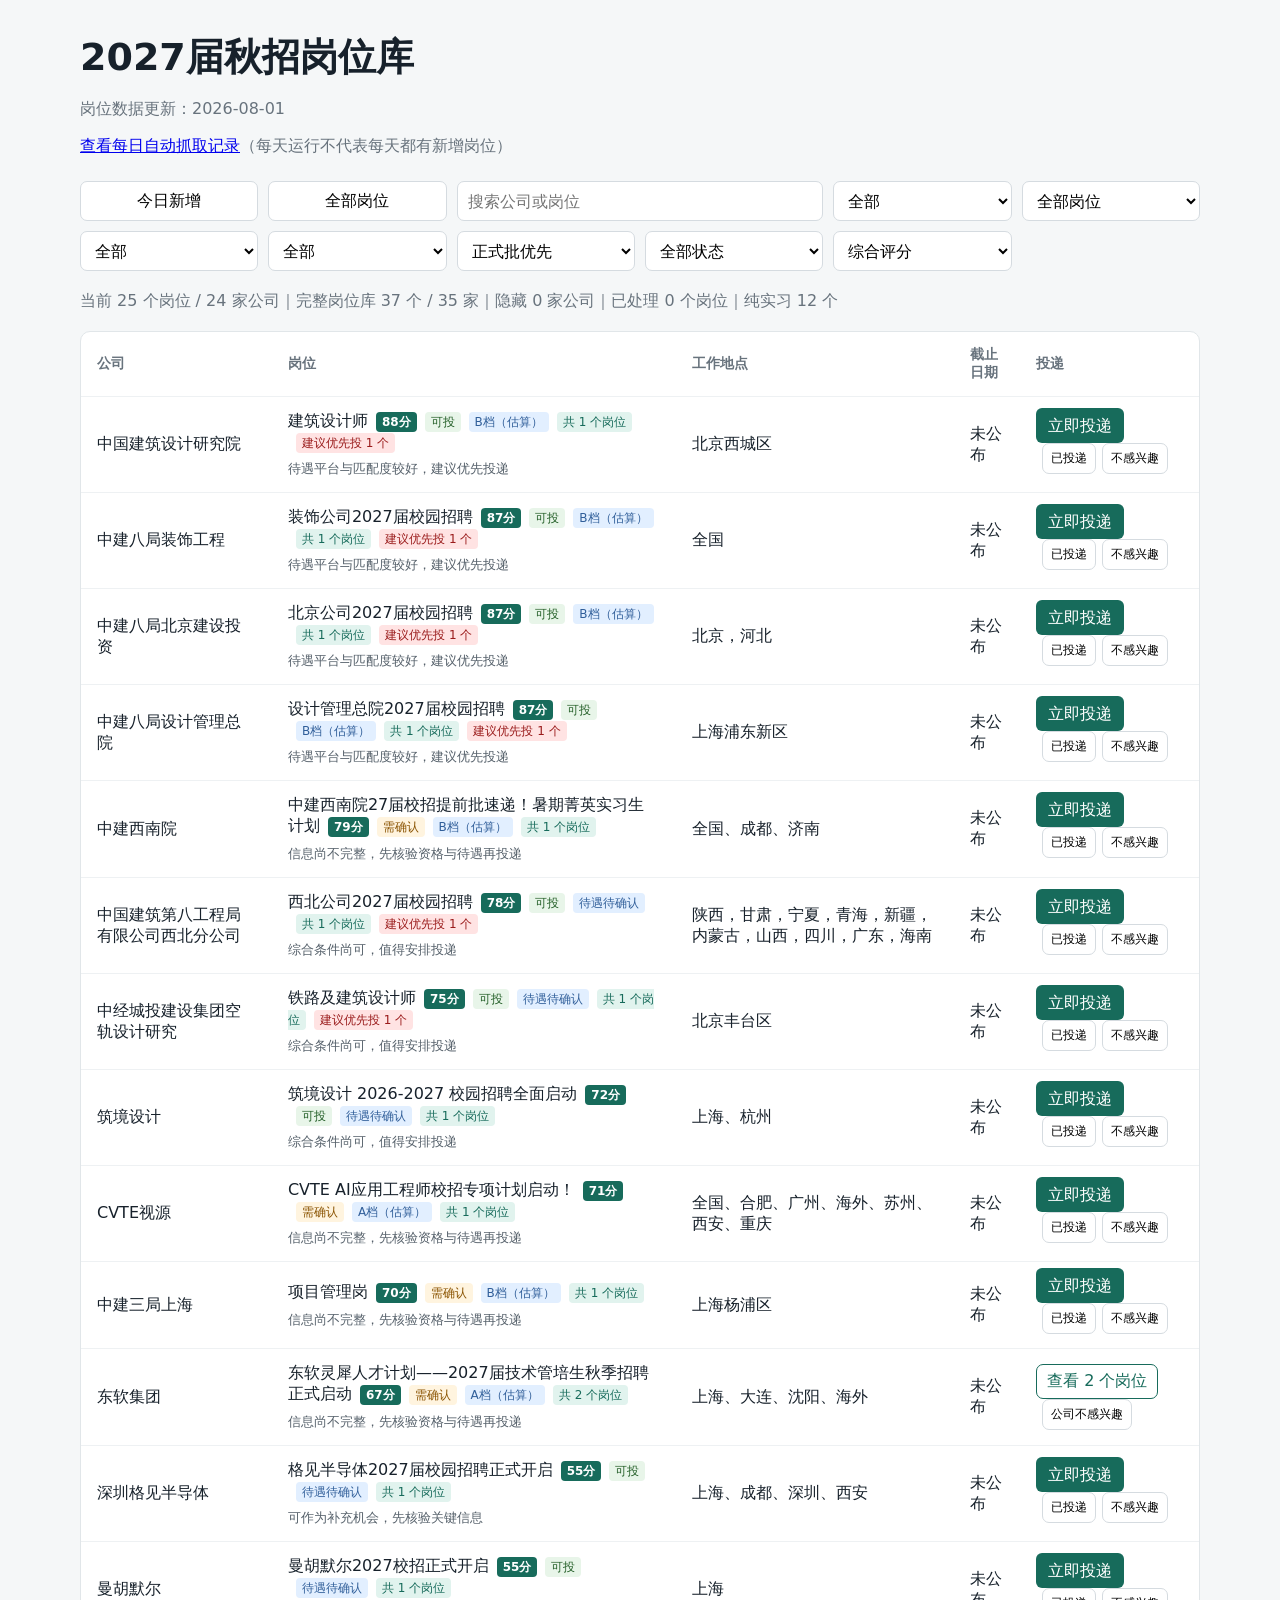
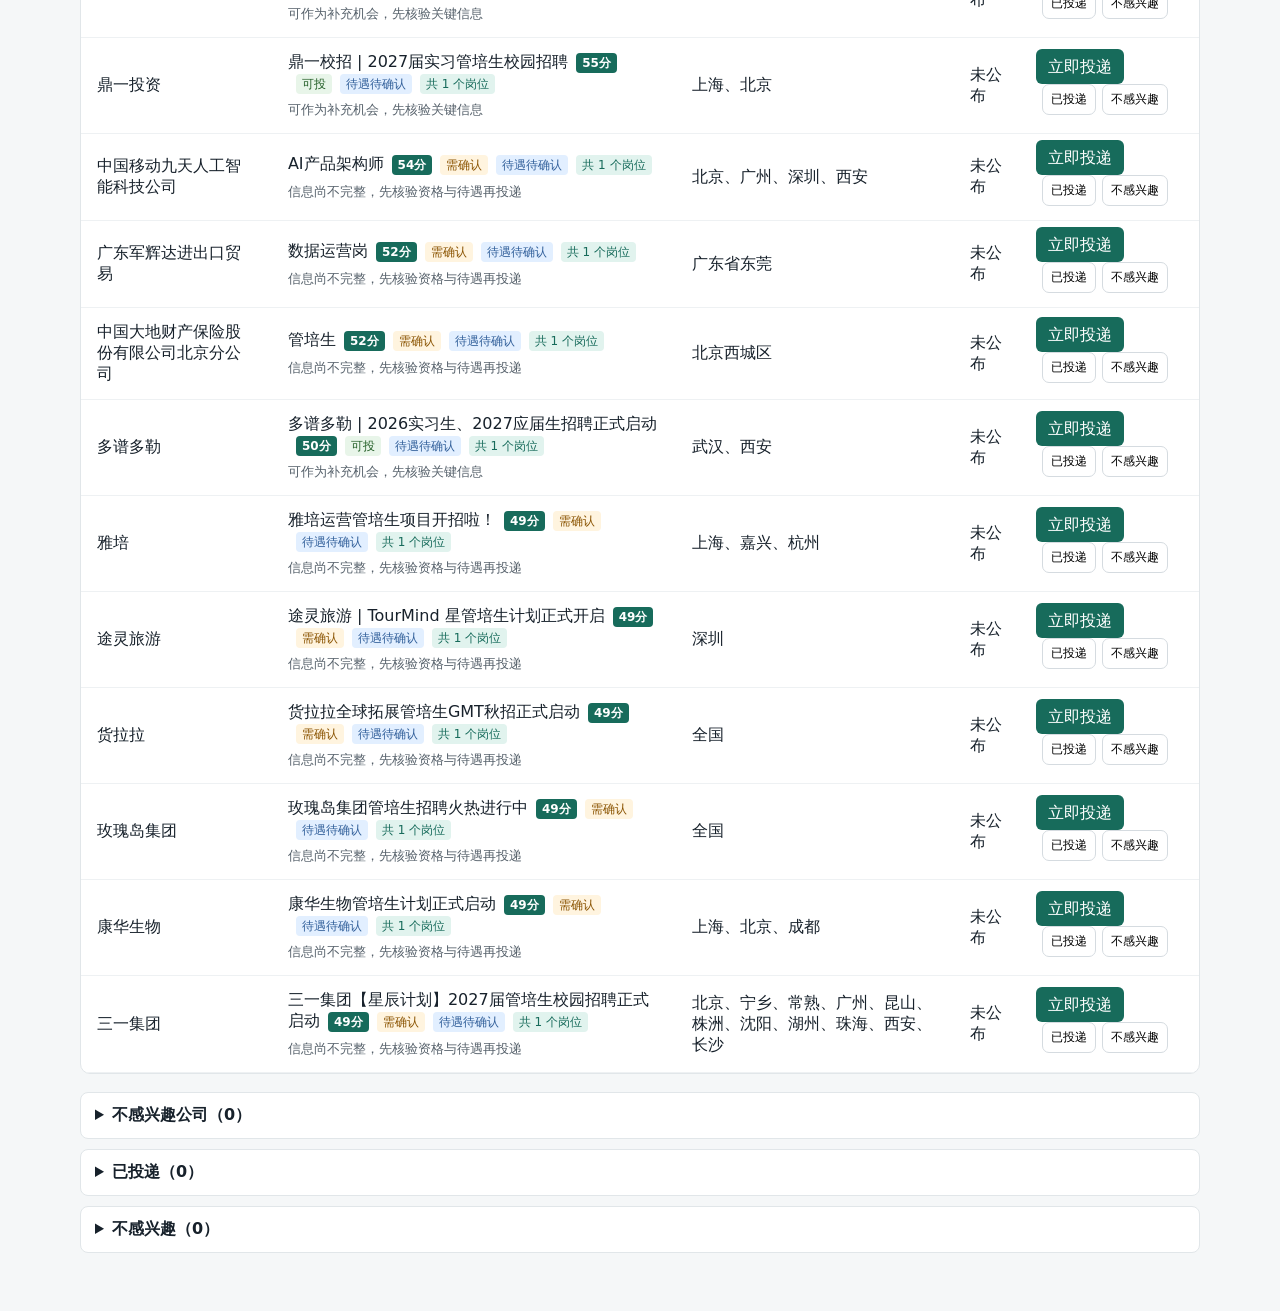
==== commit 2c8ab182: "feat: improve daily job discovery and usability" ====
--- a/site/index.html
+++ b/site/index.html
@@ -1,42 +1,44 @@
-<!doctype html>
-<html lang="zh-CN">
-  <head>
-    <meta charset="utf-8">
-    <meta name="viewport" content="width=device-width, initial-scale=1">
-    <title>2027届秋招岗位库</title>
-    <link rel="stylesheet" href="assets/style.css">
-  </head>
-  <body>
-    <main>
-      <h1>2027届秋招岗位库</h1>
-      <p id="updated" class="muted">最近更新：加载中</p>
-      <section class="controls" aria-label="岗位筛选">
-        <button id="today" type="button">今日新增</button>
-        <button id="all" type="button">全部岗位</button>
-        <input id="search" type="search" placeholder="搜索公司或岗位">
-        <select id="category" aria-label="岗位方向"></select>
-        <select id="job-group" aria-label="岗位类别"><option value="">全部岗位</option><option value="architecture">建筑类</option><option value="other">其他类</option></select>
-        <select id="city" aria-label="城市"></select>
-        <select id="level" aria-label="匹配等级"><option>全部</option><option>A</option><option>B</option><option>C</option></select>
-        <select id="opportunity-filter" aria-label="机会类型"><option value="">全部机会</option><option value="full_time">正式岗</option><option value="internship">实习</option><option value="mixed">正式/实习混合</option></select>
-        <select id="verification-filter" aria-label="核验状态"><option value="">全部状态</option><option value="verified">已核验</option><option value="pending">待核验</option></select>
-        <select id="order" aria-label="排序"><option>综合评分</option><option>更新时间</option></select>
-      </section>
-      <p id="count" class="muted"></p>
-      <p id="error" hidden>岗位数据暂时不可用，请稍后刷新。</p>
-      <p id="empty" hidden>当前筛选下暂无岗位。</p>
-      <div class="table-wrap">
-        <table>
-          <thead><tr><th>公司</th><th>岗位</th><th>工作地点</th><th>截止日期</th><th>投递</th></tr></thead>
-          <tbody id="jobs-body"></tbody>
-        </table>
-      </div>
-      <section id="saved-statuses" class="saved-statuses">
-        <details id="not-interested-companies-section"><summary>不感兴趣公司（0）</summary><div id="not-interested-companies-list"></div></details>
-        <details id="applied-section"><summary>已投递（0）</summary><div id="applied-list"></div></details>
-        <details id="not-interested-section"><summary>不感兴趣（0）</summary><div id="not-interested-list"></div></details>
-      </section>
-    </main>
-    <script type="module" src="assets/app.js"></script>
-  </body>
-</html>
+<!doctype html>
+<html lang="zh-CN">
+  <head>
+    <meta charset="utf-8">
+    <meta name="viewport" content="width=device-width, initial-scale=1">
+    <title>2027届秋招岗位库</title>
+    <link rel="icon" href="data:,">
+    <link rel="stylesheet" href="assets/style.css">
+  </head>
+  <body>
+    <main>
+      <h1>2027届秋招岗位库</h1>
+      <p id="updated" class="muted">岗位数据更新：加载中</p>
+      <p class="muted"><a href="https://github.com/19733152106xcy-collab/autumn-jobs/actions/workflows/daily-update.yml" target="_blank" rel="noopener noreferrer">查看每日自动抓取记录</a>（每天运行不代表每天都有新增岗位）</p>
+      <section class="controls" aria-label="岗位筛选">
+        <button id="today" type="button">今日新增</button>
+        <button id="all" type="button">全部岗位</button>
+        <input id="search" type="search" placeholder="搜索公司或岗位">
+        <select id="category" aria-label="岗位方向"></select>
+        <select id="job-group" aria-label="岗位类别"><option value="">全部岗位</option><option value="architecture">建筑类</option><option value="other">其他类</option></select>
+        <select id="city" aria-label="城市"></select>
+        <select id="level" aria-label="匹配等级"><option>全部</option><option>A</option><option>B</option><option>C</option></select>
+        <select id="opportunity-filter" aria-label="机会类型"><option value="formal">正式批优先</option><option value="">全部机会</option><option value="full_time">仅正式岗</option><option value="mixed">正式/实习混合</option><option value="internship">仅实习</option></select>
+        <select id="verification-filter" aria-label="核验状态"><option value="">全部状态</option><option value="verified">已核验</option><option value="pending">待核验</option></select>
+        <select id="order" aria-label="排序"><option>综合评分</option><option>更新时间</option></select>
+      </section>
+      <p id="count" class="muted"></p>
+      <p id="error" hidden>岗位数据暂时不可用，请稍后刷新。</p>
+      <p id="empty" hidden>当前筛选下暂无岗位。</p>
+      <div class="table-wrap">
+        <table>
+          <thead><tr><th>公司</th><th>岗位</th><th>工作地点</th><th>截止日期</th><th>投递</th></tr></thead>
+          <tbody id="jobs-body"></tbody>
+        </table>
+      </div>
+      <section id="saved-statuses" class="saved-statuses">
+        <details id="not-interested-companies-section"><summary>不感兴趣公司（0）</summary><div id="not-interested-companies-list"></div></details>
+        <details id="applied-section"><summary>已投递（0）</summary><div id="applied-list"></div></details>
+        <details id="not-interested-section"><summary>不感兴趣（0）</summary><div id="not-interested-list"></div></details>
+      </section>
+    </main>
+    <script type="module" src="assets/app.js"></script>
+  </body>
+</html>
--- a/site/assets/style.css
+++ b/site/assets/style.css
@@ -1,51 +1,52 @@
-:root { font-family: "Microsoft YaHei", system-ui, sans-serif; color: #17212b; background: #f5f7f8; }
-body { margin: 0; }
-main { max-width: 1120px; margin: 0 auto; padding: 32px 20px 48px; }
-h1 { margin: 0 0 8px; font-size: clamp(26px, 4vw, 38px); }
-.muted { color: #68737d; }
-.controls { display: grid; grid-template-columns: repeat(6, minmax(0, 1fr)); gap: 10px; margin: 24px 0 14px; }
-input, select, button { min-height: 40px; border: 1px solid #d5dbe0; background: #fff; border-radius: 7px; padding: 0 10px; font: inherit; }
-button { cursor: pointer; }
-#search { grid-column: span 2; }
-.table-wrap { overflow-x: auto; background: #fff; border: 1px solid #e1e6e9; border-radius: 10px; }
-table { width: 100%; border-collapse: collapse; min-width: 720px; }
-th, td { padding: 14px 16px; text-align: left; border-bottom: 1px solid #eef1f3; }
-th { color: #68737d; font-size: 14px; font-weight: 600; }
-.apply { color: #fff; background: #176b5b; text-decoration: none; padding: 8px 12px; border-radius: 6px; white-space: nowrap; }
-.badge { margin-left: 8px; color: #176b5b; background: #e1f3ee; padding: 3px 6px; border-radius: 4px; font-size: 12px; }
-.verification-official, .verification-pending { margin-left: 8px; padding: 3px 6px; border-radius: 4px; font-size: 12px; }
-.verification-official { color: #256029; background: #e8f5e9; }
-.verification-pending { color: #8a5300; background: #fff4df; }
-.opportunity-full_time, .opportunity-internship, .opportunity-mixed { margin-left: 8px; padding: 3px 6px; border-radius: 4px; font-size: 12px; }
-.opportunity-full_time { color: #256029; background: #e8f5e9; }
-.opportunity-internship { color: #315f9a; background: #e2efff; }
-.opportunity-mixed { color: #71509a; background: #f0e5ff; }
-.priority-1, .priority-2, .priority-3, .priority-4 { margin-left: 8px; padding: 3px 6px; border-radius: 4px; font-size: 12px; }
-.priority-1 { color: #9a1b1b; background: #ffe3e3; }
-.priority-2 { color: #9b5a00; background: #fff2d6; }
-.priority-3 { color: #315f9a; background: #e2efff; }
-.priority-4 { color: #68737d; background: #eef1f3; }
-.score-badge, .eligibility-eligible, .eligibility-confirm, .salary-badge, .priority-count { margin-left: 8px; padding: 3px 6px; border-radius: 4px; font-size: 12px; white-space: nowrap; }
-.score-badge { color: #fff; background: #176b5b; font-weight: 700; }
-.eligibility-eligible { color: #256029; background: #e8f5e9; }
-.eligibility-confirm { color: #8a5300; background: #fff4df; }
-.salary-badge { color: #315f9a; background: #e2efff; }
-.priority-count { color: #9a1b1b; background: #ffe3e3; }
-.score-summary { margin: 8px 0 0; color: #56616b; font-size: 13px; }
-.score-details { margin-top: 9px; font-size: 13px; }
-.score-details summary { color: #176b5b; cursor: pointer; }
-.score-grid { display: grid; grid-template-columns: repeat(2, minmax(0, 1fr)); gap: 5px 12px; margin-top: 8px; }
-.score-reasons { display: grid; grid-template-columns: repeat(2, minmax(0, 1fr)); gap: 12px; }
-.score-reasons ul { margin: 5px 0 0; padding-left: 18px; }
-.company-count { margin-left: 8px; color: #176b5b; background: #e1f3ee; padding: 3px 6px; border-radius: 4px; font-size: 12px; }
-.expand { min-height: auto; color: #176b5b; background: #fff; border-color: #176b5b; padding: 6px 10px; }
-.mark-company, .undo-company { min-height: auto; margin-left: 6px; padding: 6px 8px; font-size: 12px; }
-.job-detail td { background: #fafcfc; }
-.mark-job, .undo-job { min-height: auto; margin: 6px 0 0 6px; padding: 6px 8px; font-size: 12px; }
-.saved-statuses { margin-top: 18px; }
-.saved-statuses details { margin: 10px 0; padding: 12px 14px; background: #fff; border: 1px solid #e1e6e9; border-radius: 8px; }
-.saved-statuses summary { cursor: pointer; font-weight: 600; }
-.saved-company { margin-top: 10px; padding-top: 10px; border-top: 1px solid #eef1f3; }
-.saved-company div { margin-top: 6px; }
-#empty, #error { margin: 18px 0; padding: 14px; background: #fff4df; border-radius: 8px; }
-@media (max-width: 760px) { .controls { grid-template-columns: repeat(2, minmax(0, 1fr)); } #search { grid-column: span 2; } th, td { padding: 12px; } }
+:root { font-family: "Microsoft YaHei", system-ui, sans-serif; color: #17212b; background: #f5f7f8; }
+body { margin: 0; }
+main { max-width: 1120px; margin: 0 auto; padding: 32px 20px 48px; }
+h1 { margin: 0 0 8px; font-size: clamp(26px, 4vw, 38px); }
+.muted { color: #68737d; }
+#count { line-height: 1.75; }
+.controls { display: grid; grid-template-columns: repeat(6, minmax(0, 1fr)); gap: 10px; margin: 24px 0 14px; }
+input, select, button { min-height: 40px; border: 1px solid #d5dbe0; background: #fff; border-radius: 7px; padding: 0 10px; font: inherit; }
+button { cursor: pointer; }
+#search { grid-column: span 2; }
+.table-wrap { overflow-x: auto; background: #fff; border: 1px solid #e1e6e9; border-radius: 10px; }
+table { width: 100%; border-collapse: collapse; min-width: 720px; }
+th, td { padding: 14px 16px; text-align: left; border-bottom: 1px solid #eef1f3; }
+th { color: #68737d; font-size: 14px; font-weight: 600; }
+.apply { color: #fff; background: #176b5b; text-decoration: none; padding: 8px 12px; border-radius: 6px; white-space: nowrap; }
+.badge { margin-left: 8px; color: #176b5b; background: #e1f3ee; padding: 3px 6px; border-radius: 4px; font-size: 12px; }
+.verification-official, .verification-pending { margin-left: 8px; padding: 3px 6px; border-radius: 4px; font-size: 12px; }
+.verification-official { color: #256029; background: #e8f5e9; }
+.verification-pending { color: #8a5300; background: #fff4df; }
+.opportunity-full_time, .opportunity-internship, .opportunity-mixed { margin-left: 8px; padding: 3px 6px; border-radius: 4px; font-size: 12px; }
+.opportunity-full_time { color: #256029; background: #e8f5e9; }
+.opportunity-internship { color: #315f9a; background: #e2efff; }
+.opportunity-mixed { color: #71509a; background: #f0e5ff; }
+.priority-1, .priority-2, .priority-3, .priority-4 { margin-left: 8px; padding: 3px 6px; border-radius: 4px; font-size: 12px; }
+.priority-1 { color: #9a1b1b; background: #ffe3e3; }
+.priority-2 { color: #9b5a00; background: #fff2d6; }
+.priority-3 { color: #315f9a; background: #e2efff; }
+.priority-4 { color: #68737d; background: #eef1f3; }
+.score-badge, .eligibility-eligible, .eligibility-confirm, .salary-badge, .priority-count { margin-left: 8px; padding: 3px 6px; border-radius: 4px; font-size: 12px; white-space: nowrap; }
+.score-badge { color: #fff; background: #176b5b; font-weight: 700; }
+.eligibility-eligible { color: #256029; background: #e8f5e9; }
+.eligibility-confirm { color: #8a5300; background: #fff4df; }
+.salary-badge { color: #315f9a; background: #e2efff; }
+.priority-count { color: #9a1b1b; background: #ffe3e3; }
+.score-summary { margin: 8px 0 0; color: #56616b; font-size: 13px; }
+.score-details { margin-top: 9px; font-size: 13px; }
+.score-details summary { color: #176b5b; cursor: pointer; }
+.score-grid { display: grid; grid-template-columns: repeat(2, minmax(0, 1fr)); gap: 5px 12px; margin-top: 8px; }
+.score-reasons { display: grid; grid-template-columns: repeat(2, minmax(0, 1fr)); gap: 12px; }
+.score-reasons ul { margin: 5px 0 0; padding-left: 18px; }
+.company-count { margin-left: 8px; color: #176b5b; background: #e1f3ee; padding: 3px 6px; border-radius: 4px; font-size: 12px; }
+.expand { min-height: auto; color: #176b5b; background: #fff; border-color: #176b5b; padding: 6px 10px; }
+.mark-company, .undo-company { min-height: auto; margin-left: 6px; padding: 6px 8px; font-size: 12px; }
+.job-detail td { background: #fafcfc; }
+.mark-job, .undo-job { min-height: auto; margin: 6px 0 0 6px; padding: 6px 8px; font-size: 12px; }
+.saved-statuses { margin-top: 18px; }
+.saved-statuses details { margin: 10px 0; padding: 12px 14px; background: #fff; border: 1px solid #e1e6e9; border-radius: 8px; }
+.saved-statuses summary { cursor: pointer; font-weight: 600; }
+.saved-company { margin-top: 10px; padding-top: 10px; border-top: 1px solid #eef1f3; }
+.saved-company div { margin-top: 6px; }
+#empty, #error { margin: 18px 0; padding: 14px; background: #fff4df; border-radius: 8px; }
+@media (max-width: 760px) { .controls { grid-template-columns: repeat(2, minmax(0, 1fr)); } #search { grid-column: span 2; } th, td { padding: 12px; } }
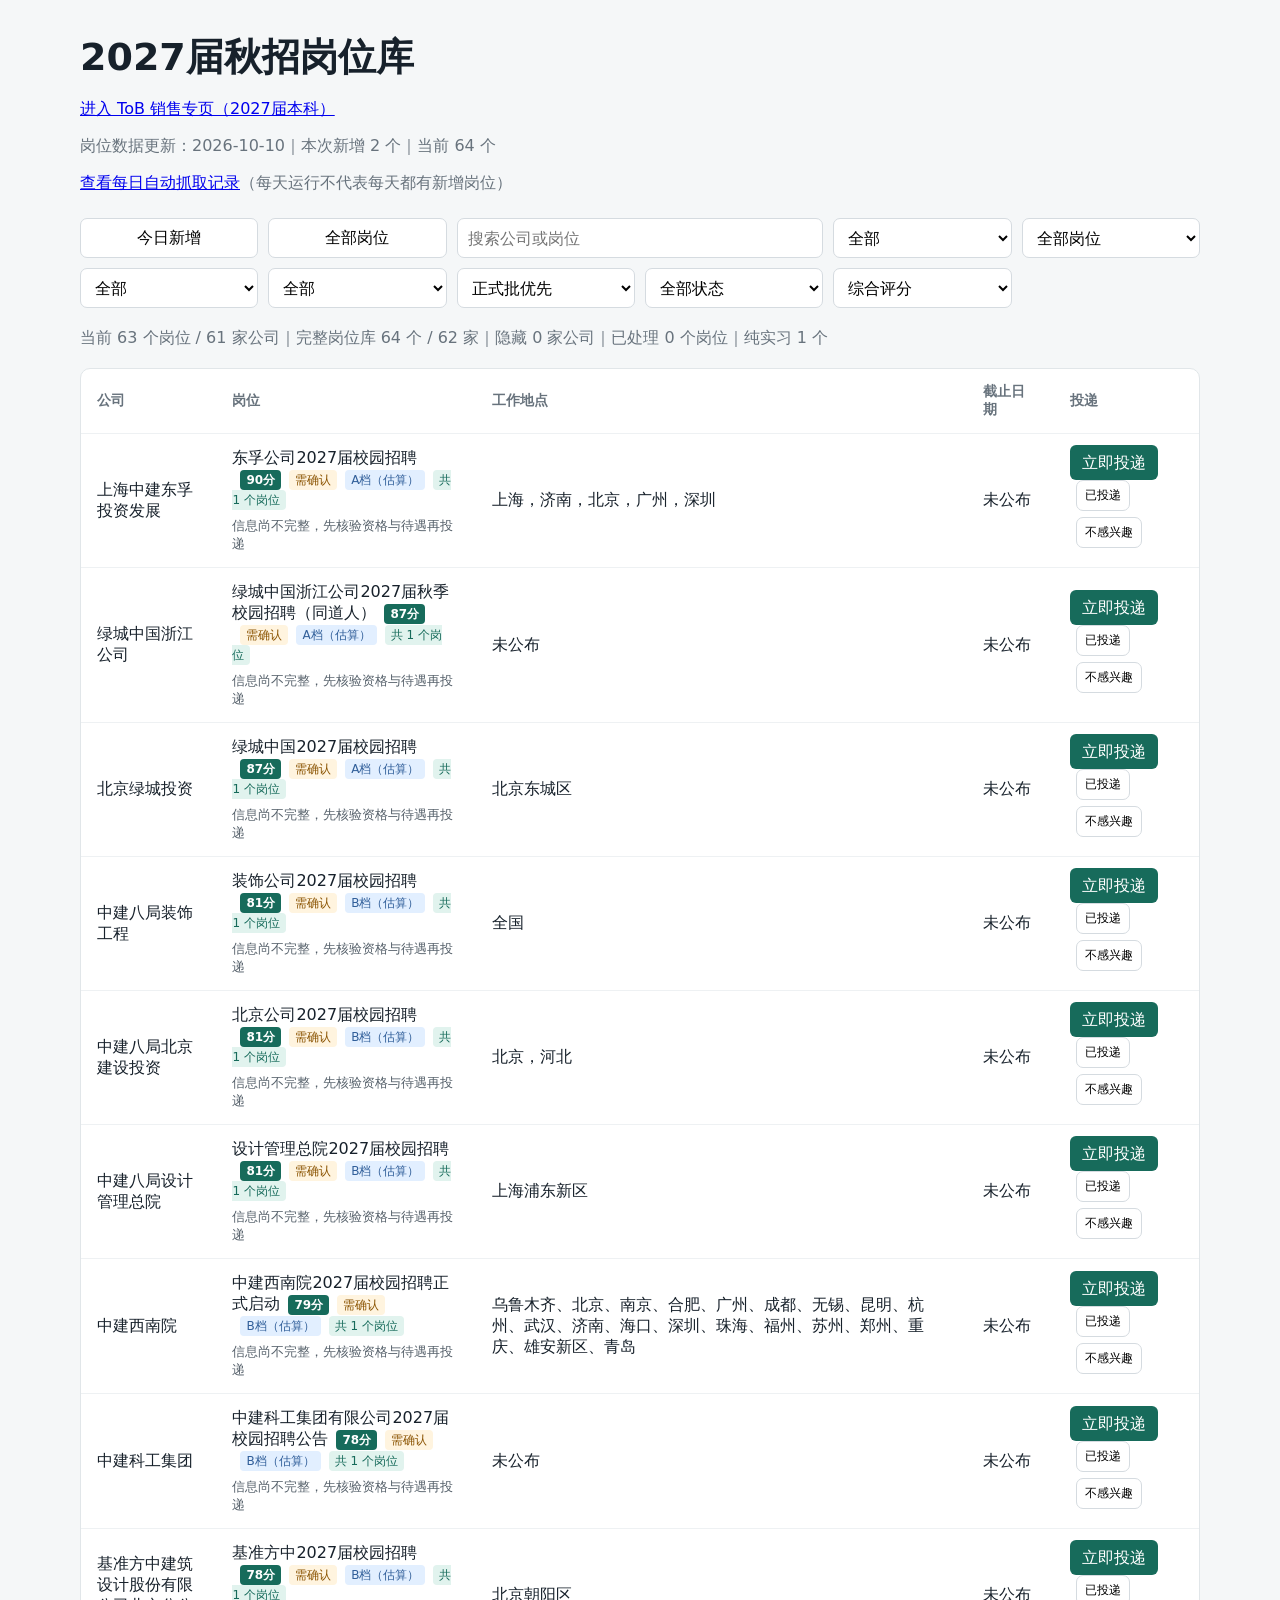
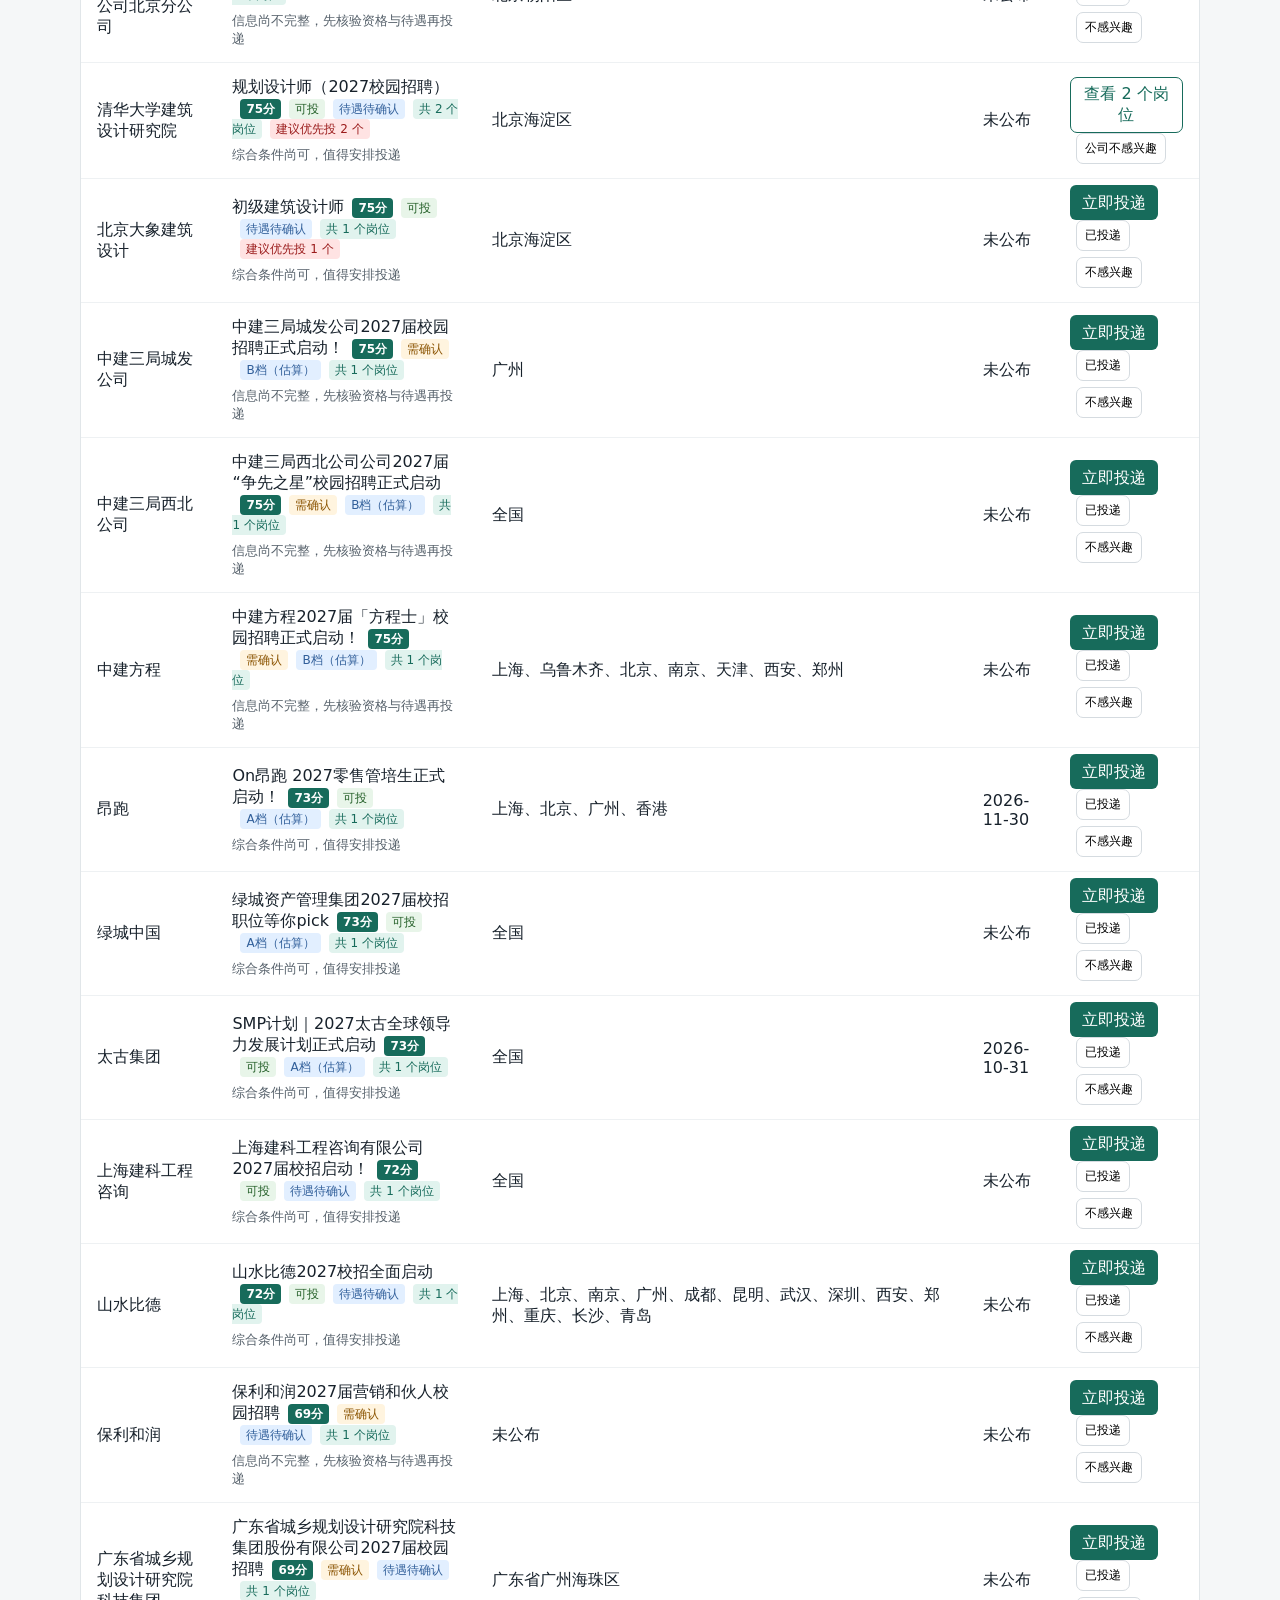
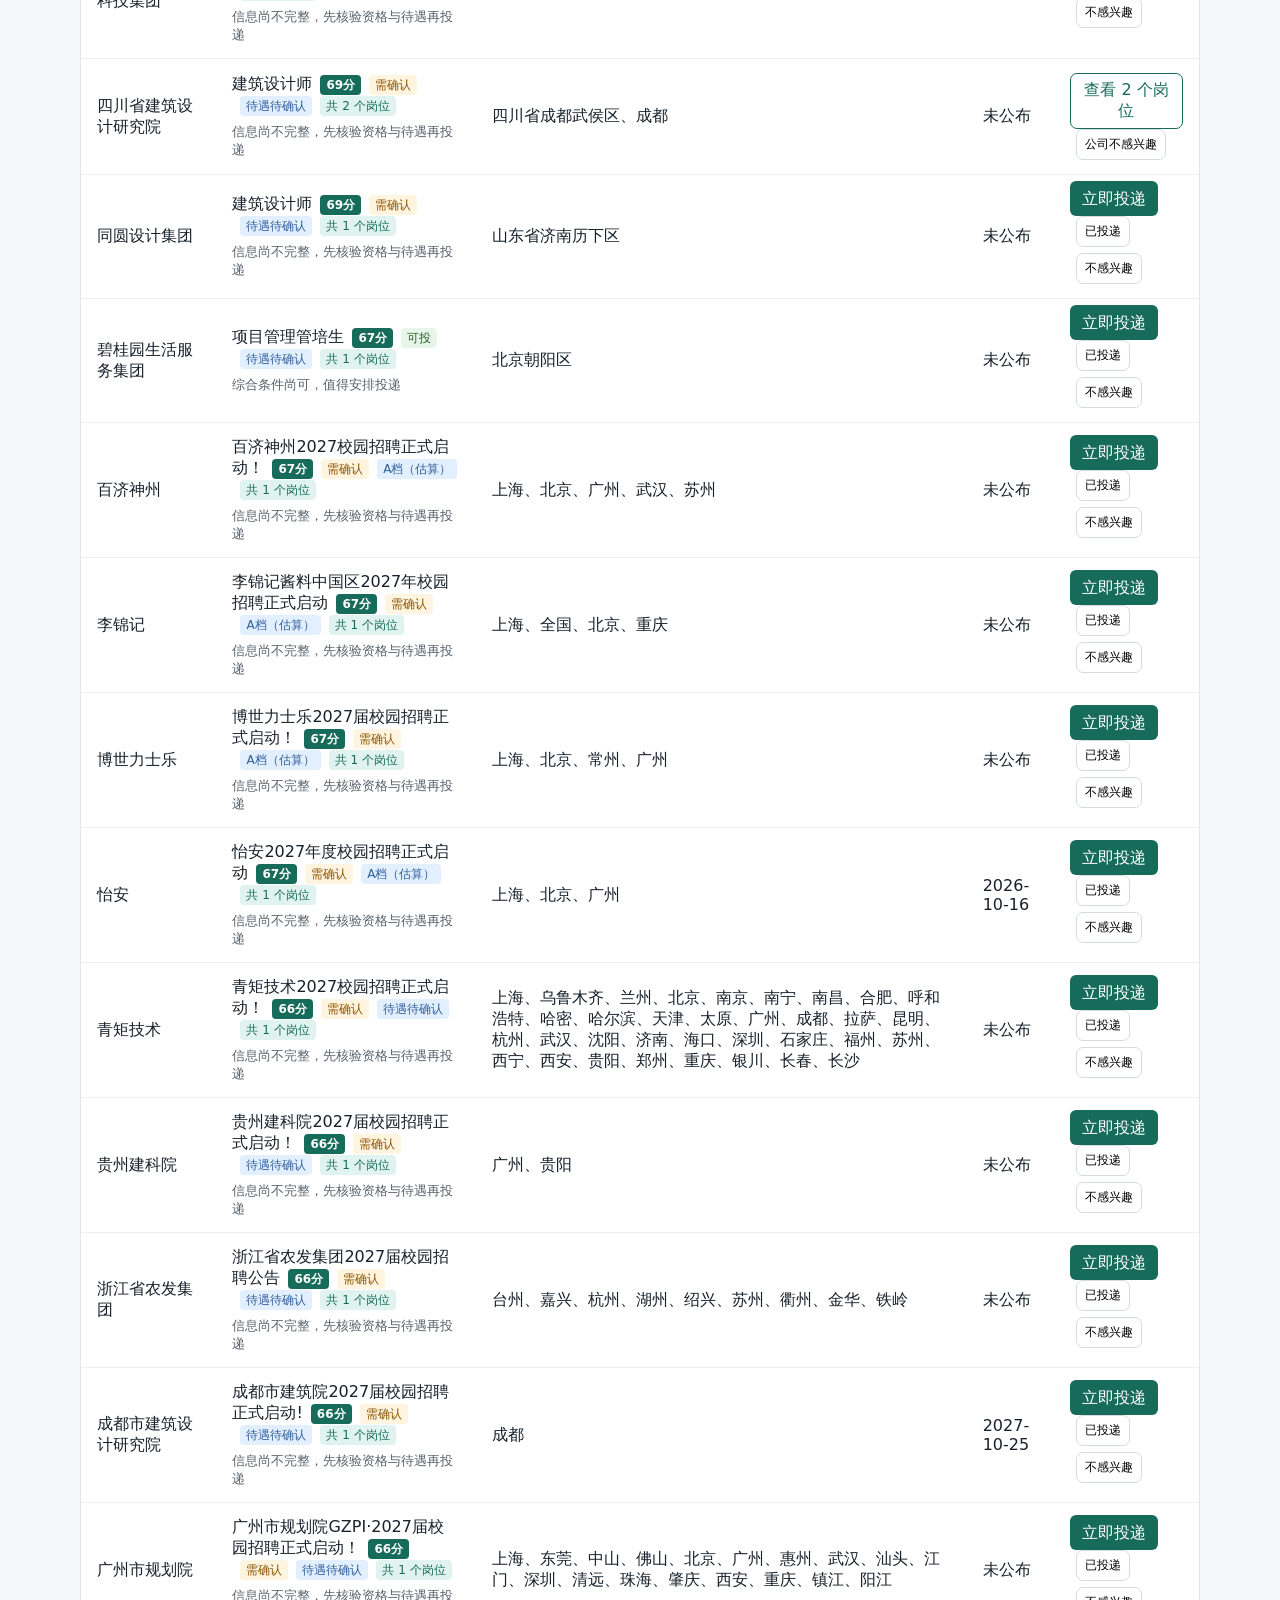
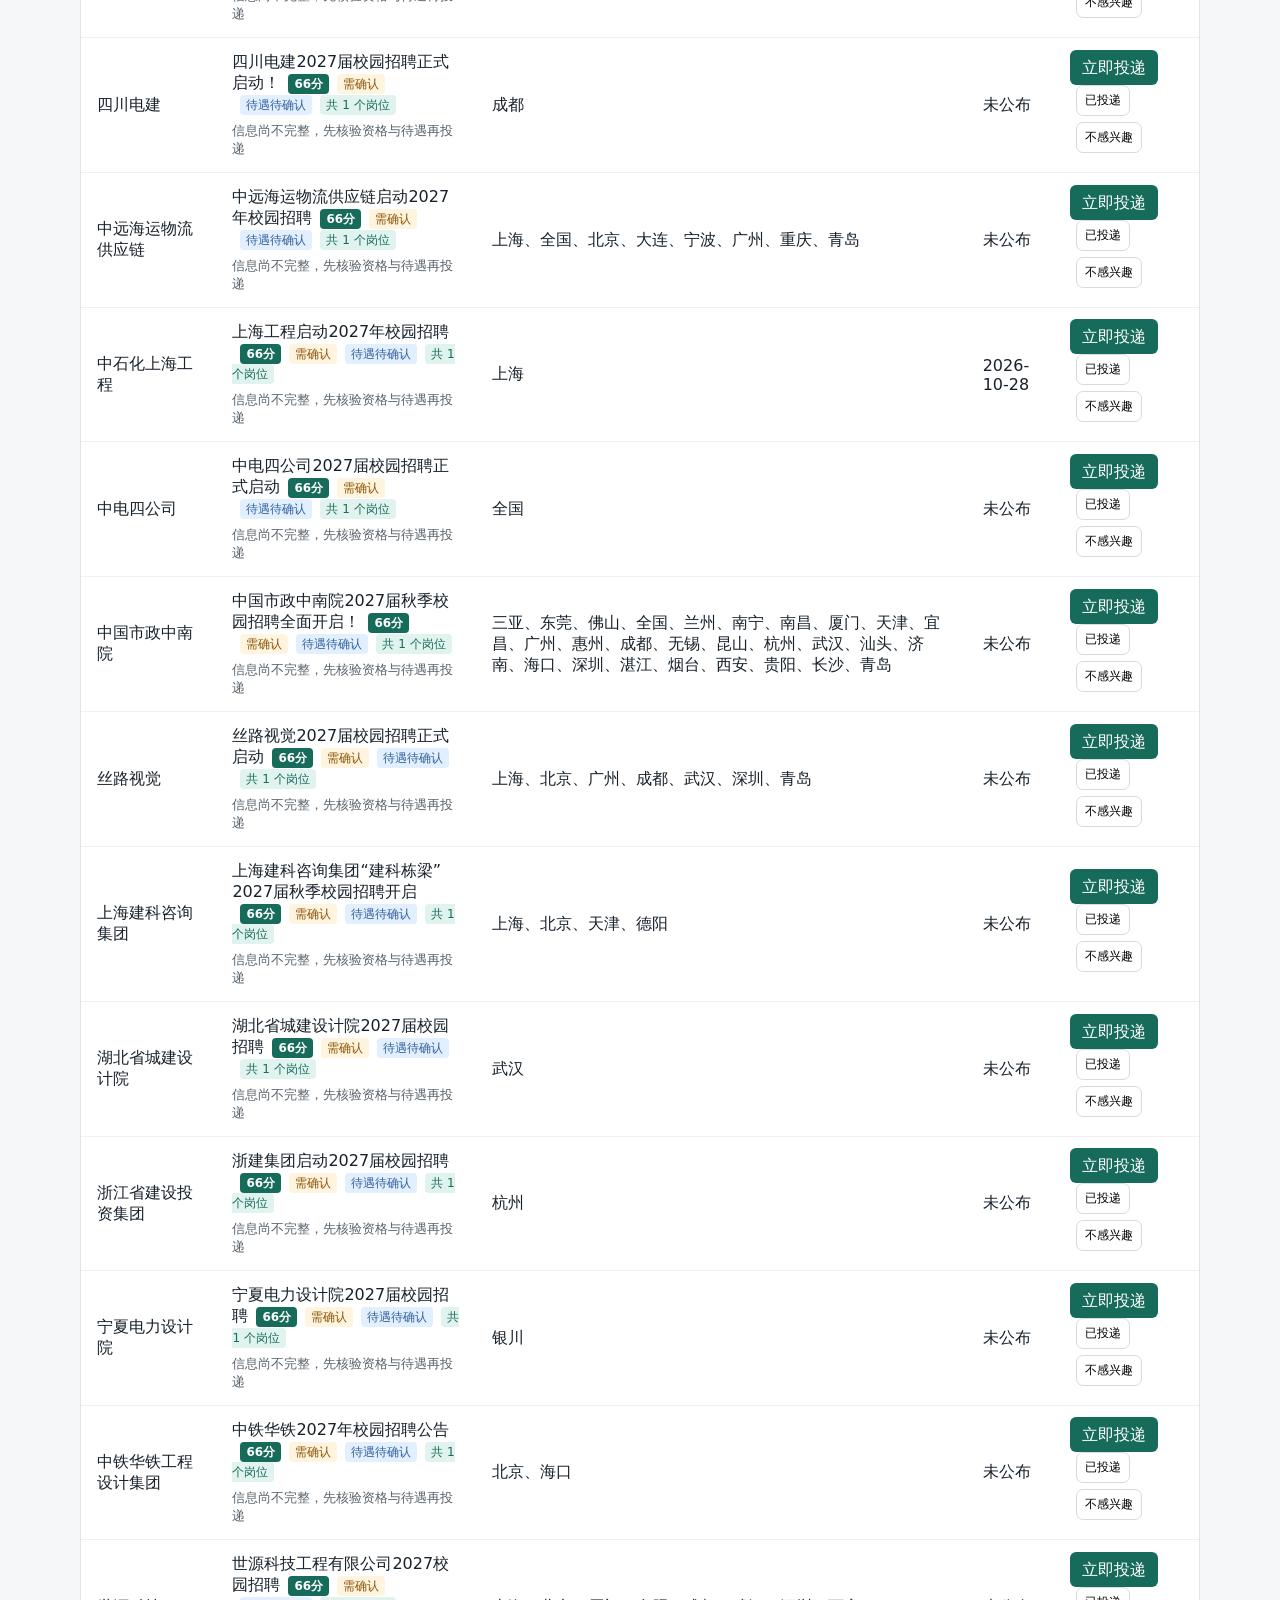
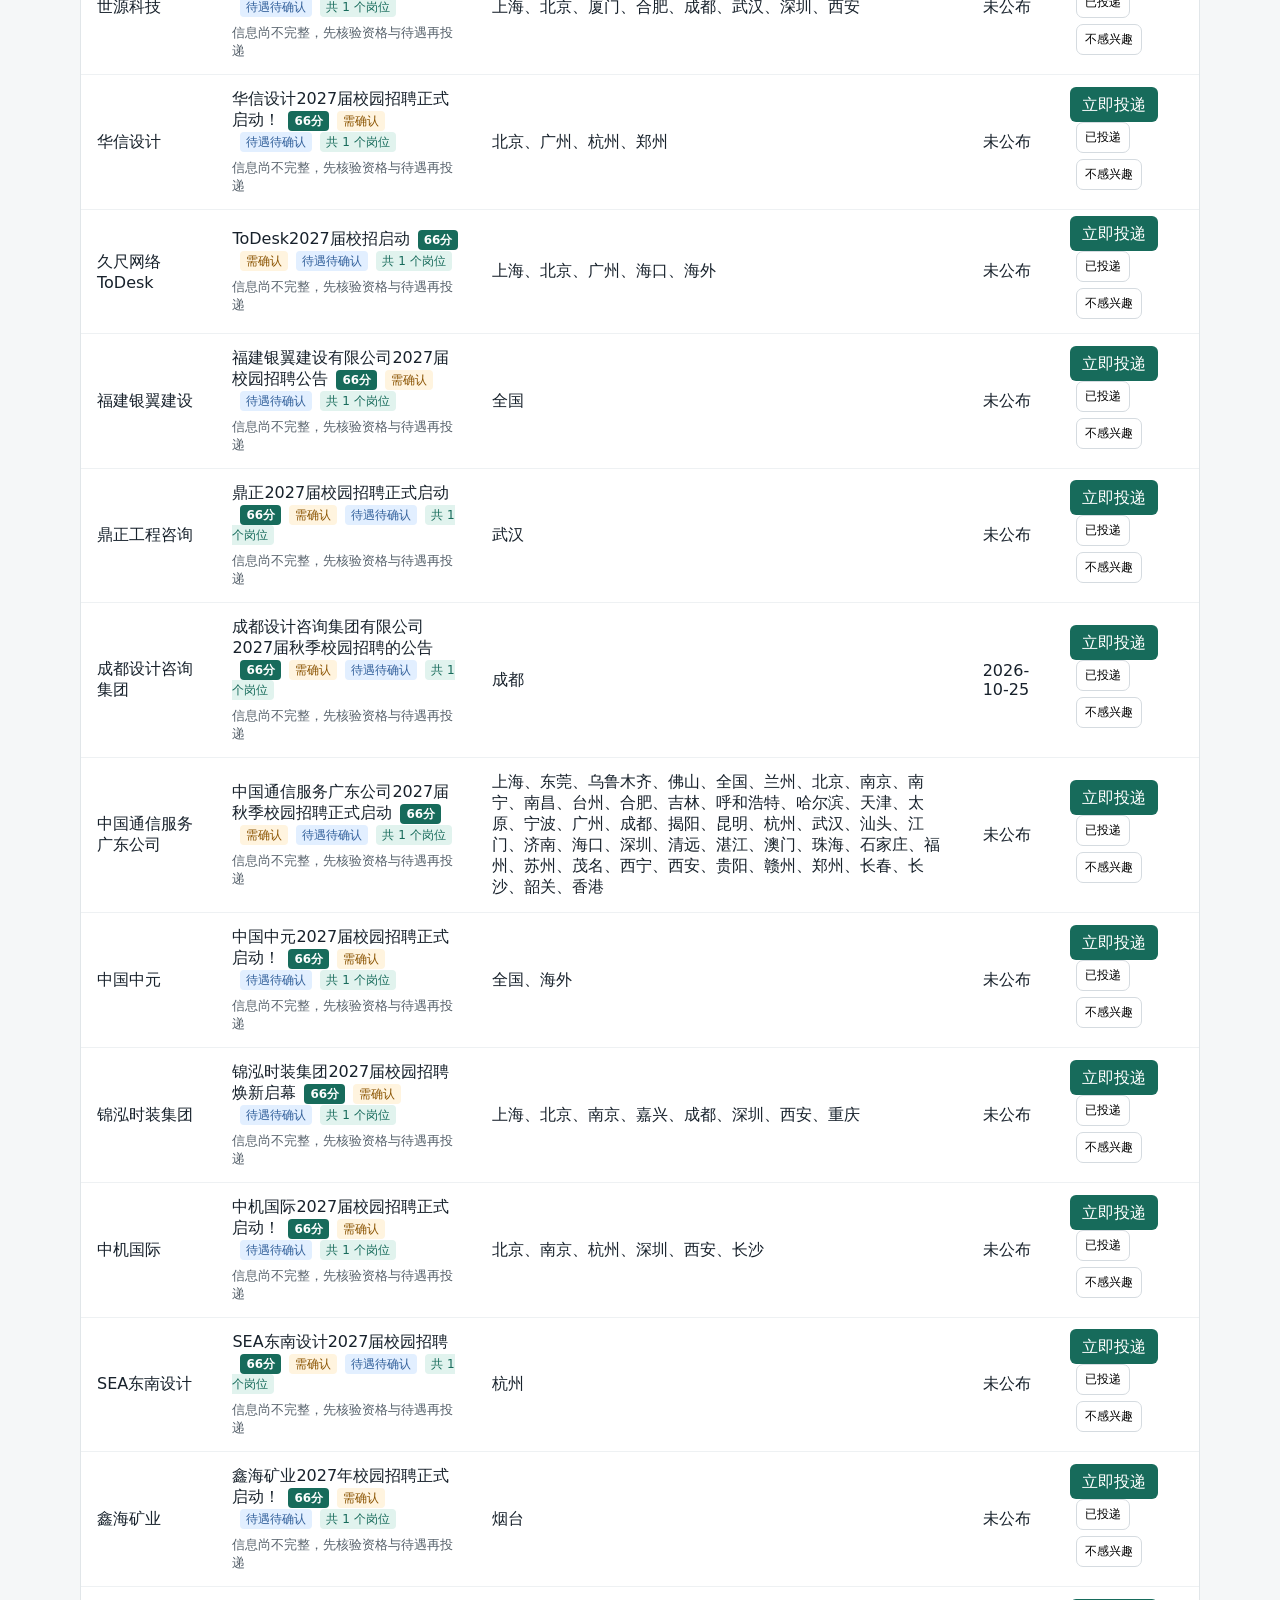
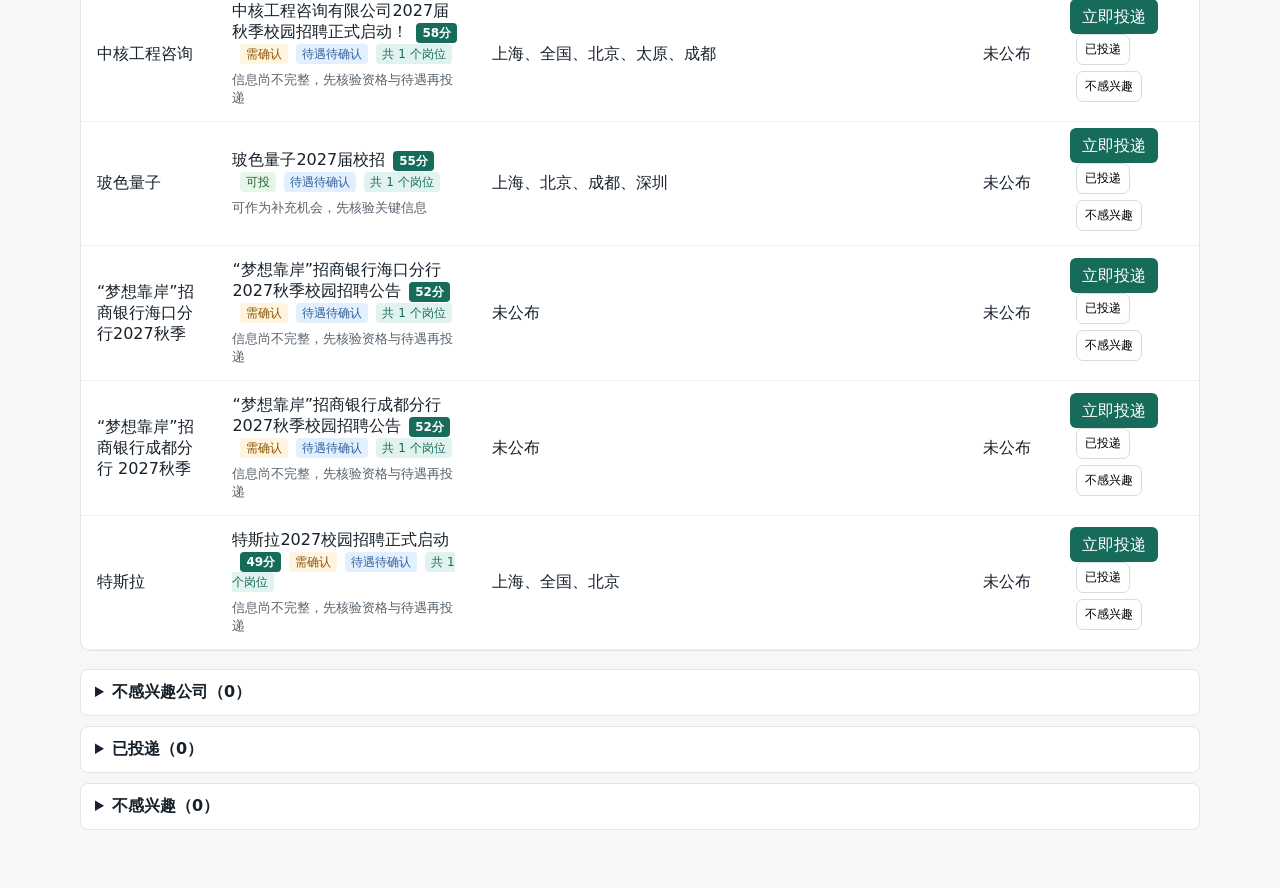
==== commit f1bb8b25: "feat: add independent 2027 ToB sales discovery page" ====
--- a/site/index.html
+++ b/site/index.html
@@ -1,44 +1,45 @@
-<!doctype html>
-<html lang="zh-CN">
-  <head>
-    <meta charset="utf-8">
-    <meta name="viewport" content="width=device-width, initial-scale=1">
-    <title>2027届秋招岗位库</title>
-    <link rel="icon" href="data:,">
-    <link rel="stylesheet" href="assets/style.css">
-  </head>
-  <body>
-    <main>
-      <h1>2027届秋招岗位库</h1>
-      <p id="updated" class="muted">岗位数据更新：加载中</p>
-      <p class="muted"><a href="https://github.com/19733152106xcy-collab/autumn-jobs/actions/workflows/daily-update.yml" target="_blank" rel="noopener noreferrer">查看每日自动抓取记录</a>（每天运行不代表每天都有新增岗位）</p>
-      <section class="controls" aria-label="岗位筛选">
-        <button id="today" type="button">今日新增</button>
-        <button id="all" type="button">全部岗位</button>
-        <input id="search" type="search" placeholder="搜索公司或岗位">
-        <select id="category" aria-label="岗位方向"></select>
-        <select id="job-group" aria-label="岗位类别"><option value="">全部岗位</option><option value="architecture">建筑类</option><option value="other">其他类</option></select>
-        <select id="city" aria-label="城市"></select>
-        <select id="level" aria-label="匹配等级"><option>全部</option><option>A</option><option>B</option><option>C</option></select>
-        <select id="opportunity-filter" aria-label="机会类型"><option value="formal">正式批优先</option><option value="">全部机会</option><option value="full_time">仅正式岗</option><option value="mixed">正式/实习混合</option><option value="internship">仅实习</option></select>
-        <select id="verification-filter" aria-label="核验状态"><option value="">全部状态</option><option value="verified">已核验</option><option value="pending">待核验</option></select>
-        <select id="order" aria-label="排序"><option>综合评分</option><option>更新时间</option></select>
-      </section>
-      <p id="count" class="muted"></p>
-      <p id="error" hidden>岗位数据暂时不可用，请稍后刷新。</p>
-      <p id="empty" hidden>当前筛选下暂无岗位。</p>
-      <div class="table-wrap">
-        <table>
-          <thead><tr><th>公司</th><th>岗位</th><th>工作地点</th><th>截止日期</th><th>投递</th></tr></thead>
-          <tbody id="jobs-body"></tbody>
-        </table>
-      </div>
-      <section id="saved-statuses" class="saved-statuses">
-        <details id="not-interested-companies-section"><summary>不感兴趣公司（0）</summary><div id="not-interested-companies-list"></div></details>
-        <details id="applied-section"><summary>已投递（0）</summary><div id="applied-list"></div></details>
-        <details id="not-interested-section"><summary>不感兴趣（0）</summary><div id="not-interested-list"></div></details>
-      </section>
-    </main>
-    <script type="module" src="assets/app.js"></script>
-  </body>
-</html>
+<!doctype html>
+<html lang="zh-CN">
+  <head>
+    <meta charset="utf-8">
+    <meta name="viewport" content="width=device-width, initial-scale=1">
+    <title>2027届秋招岗位库</title>
+    <link rel="icon" href="data:,">
+    <link rel="stylesheet" href="assets/style.css">
+  </head>
+  <body>
+    <main>
+      <h1>2027届秋招岗位库</h1>
+      <p><a href="sales.html">进入 ToB 销售专页（2027届本科）</a></p>
+      <p id="updated" class="muted">岗位数据更新：加载中</p>
+      <p class="muted"><a href="https://github.com/19733152106xcy-collab/autumn-jobs/actions/workflows/daily-update.yml" target="_blank" rel="noopener noreferrer">查看每日自动抓取记录</a>（每天运行不代表每天都有新增岗位）</p>
+      <section class="controls" aria-label="岗位筛选">
+        <button id="today" type="button">今日新增</button>
+        <button id="all" type="button">全部岗位</button>
+        <input id="search" type="search" placeholder="搜索公司或岗位">
+        <select id="category" aria-label="岗位方向"></select>
+        <select id="job-group" aria-label="岗位类别"><option value="">全部岗位</option><option value="architecture">建筑类</option><option value="other">其他类</option></select>
+        <select id="city" aria-label="城市"></select>
+        <select id="level" aria-label="匹配等级"><option>全部</option><option>A</option><option>B</option><option>C</option></select>
+        <select id="opportunity-filter" aria-label="机会类型"><option value="formal">正式批优先</option><option value="">全部机会</option><option value="full_time">仅正式岗</option><option value="mixed">正式/实习混合</option><option value="internship">仅实习</option></select>
+        <select id="verification-filter" aria-label="核验状态"><option value="">全部状态</option><option value="verified">已核验</option><option value="pending">待核验</option></select>
+        <select id="order" aria-label="排序"><option>综合评分</option><option>更新时间</option></select>
+      </section>
+      <p id="count" class="muted"></p>
+      <p id="error" hidden>岗位数据暂时不可用，请稍后刷新。</p>
+      <p id="empty" hidden>当前筛选下暂无岗位。</p>
+      <div class="table-wrap">
+        <table>
+          <thead><tr><th>公司</th><th>岗位</th><th>工作地点</th><th>截止日期</th><th>投递</th></tr></thead>
+          <tbody id="jobs-body"></tbody>
+        </table>
+      </div>
+      <section id="saved-statuses" class="saved-statuses">
+        <details id="not-interested-companies-section"><summary>不感兴趣公司（0）</summary><div id="not-interested-companies-list"></div></details>
+        <details id="applied-section"><summary>已投递（0）</summary><div id="applied-list"></div></details>
+        <details id="not-interested-section"><summary>不感兴趣（0）</summary><div id="not-interested-list"></div></details>
+      </section>
+    </main>
+    <script type="module" src="assets/app.js"></script>
+  </body>
+</html>
